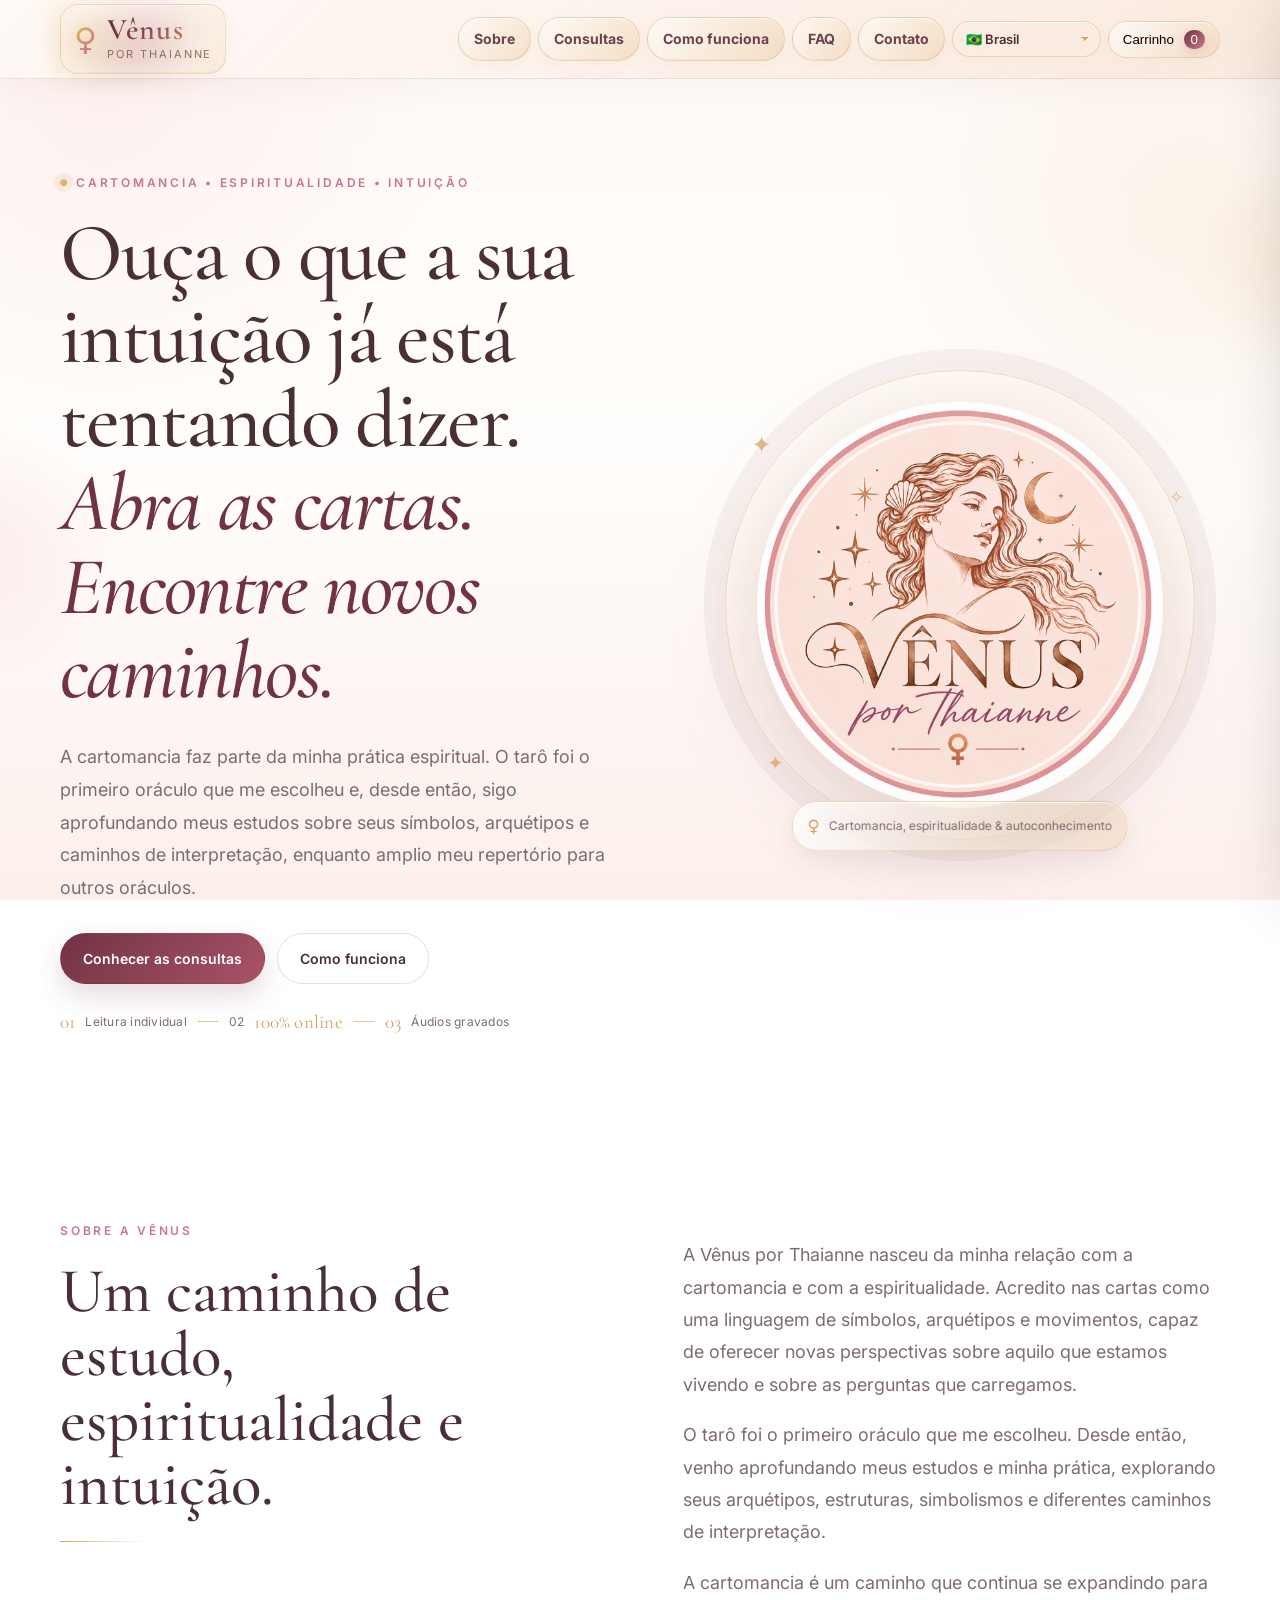
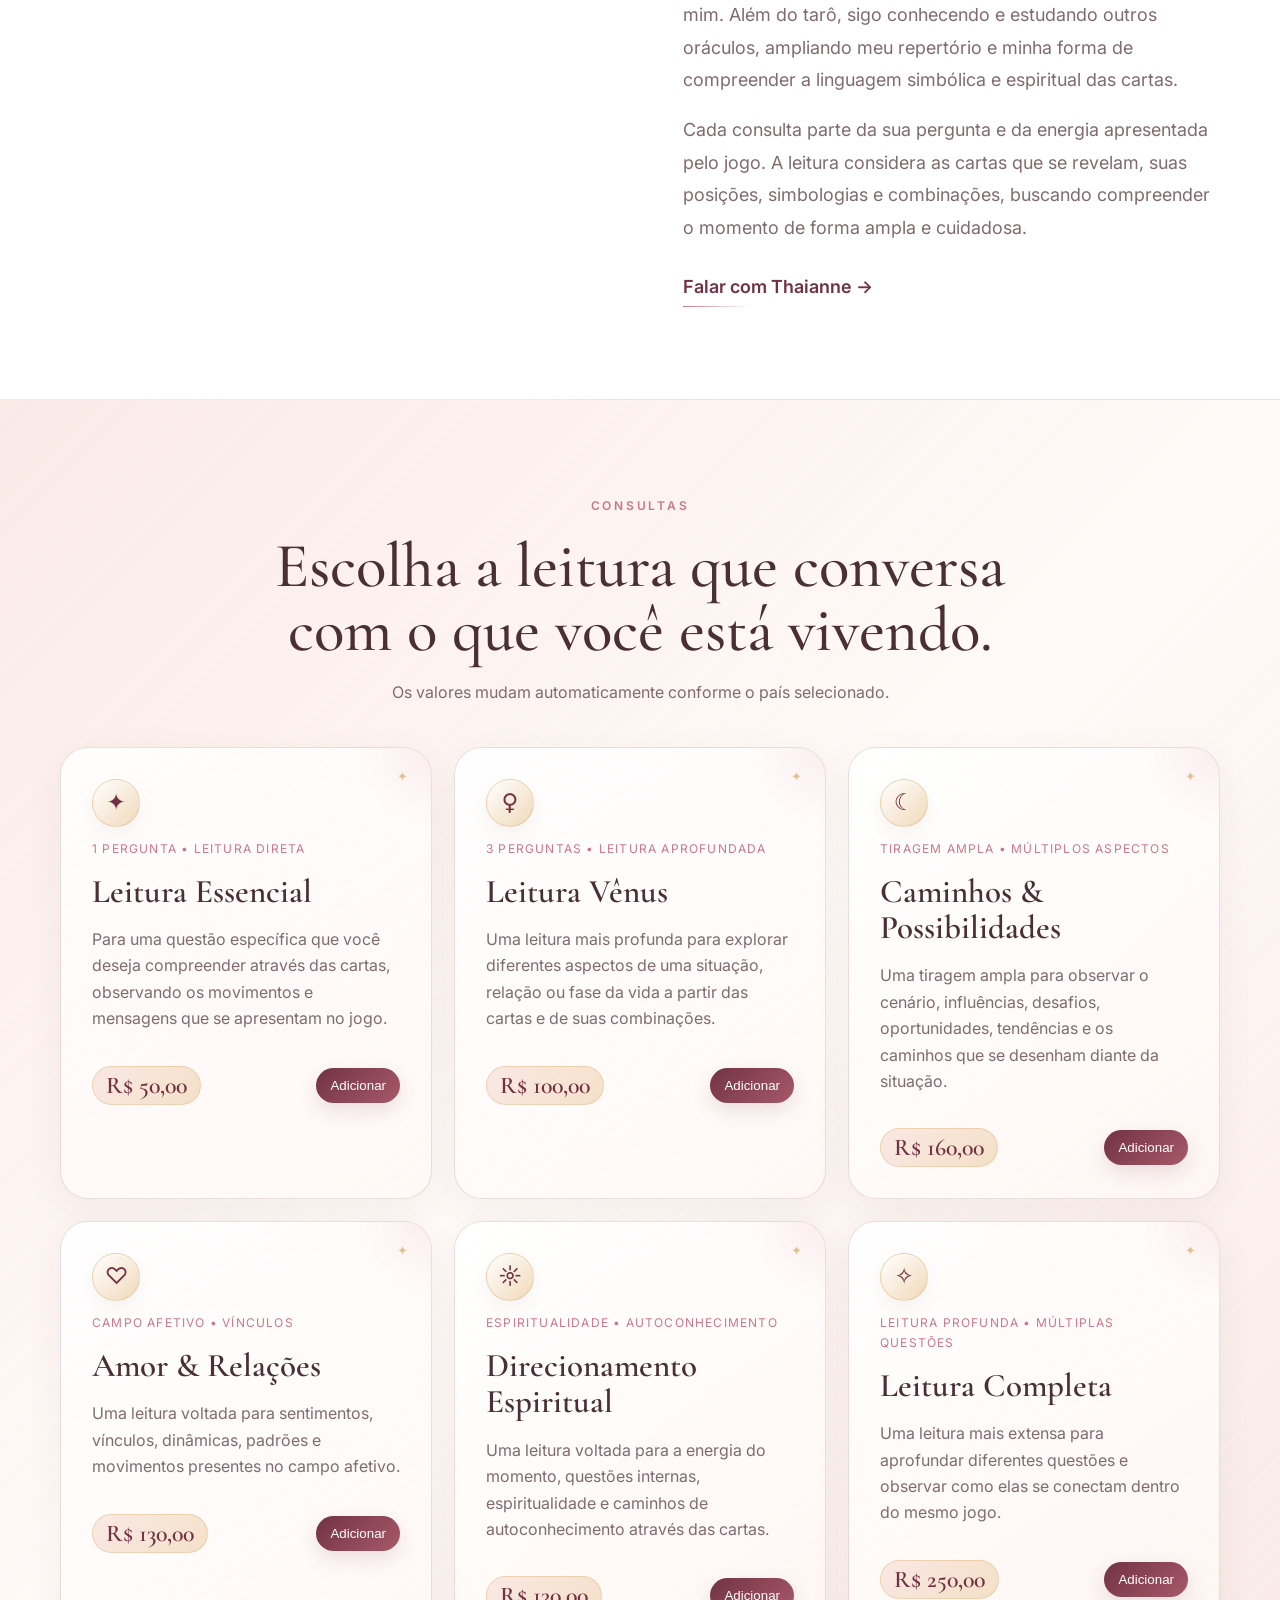
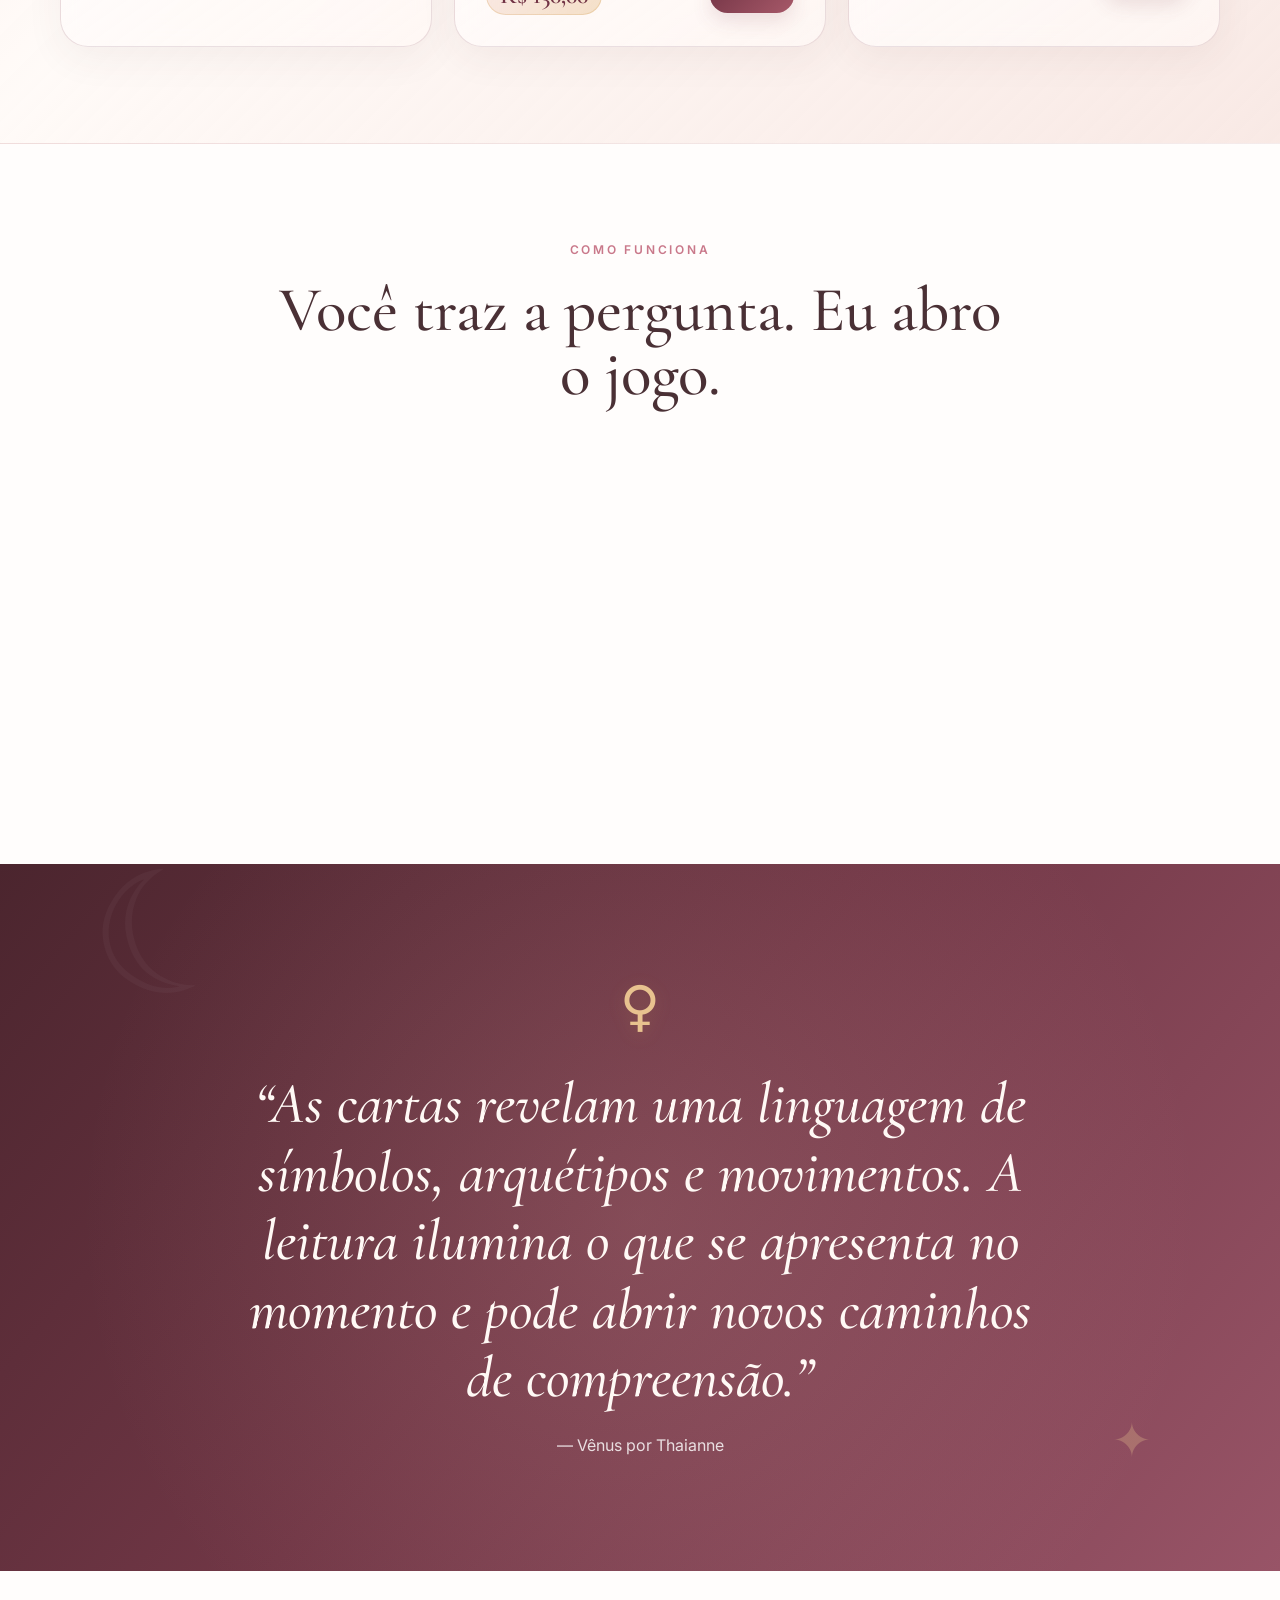
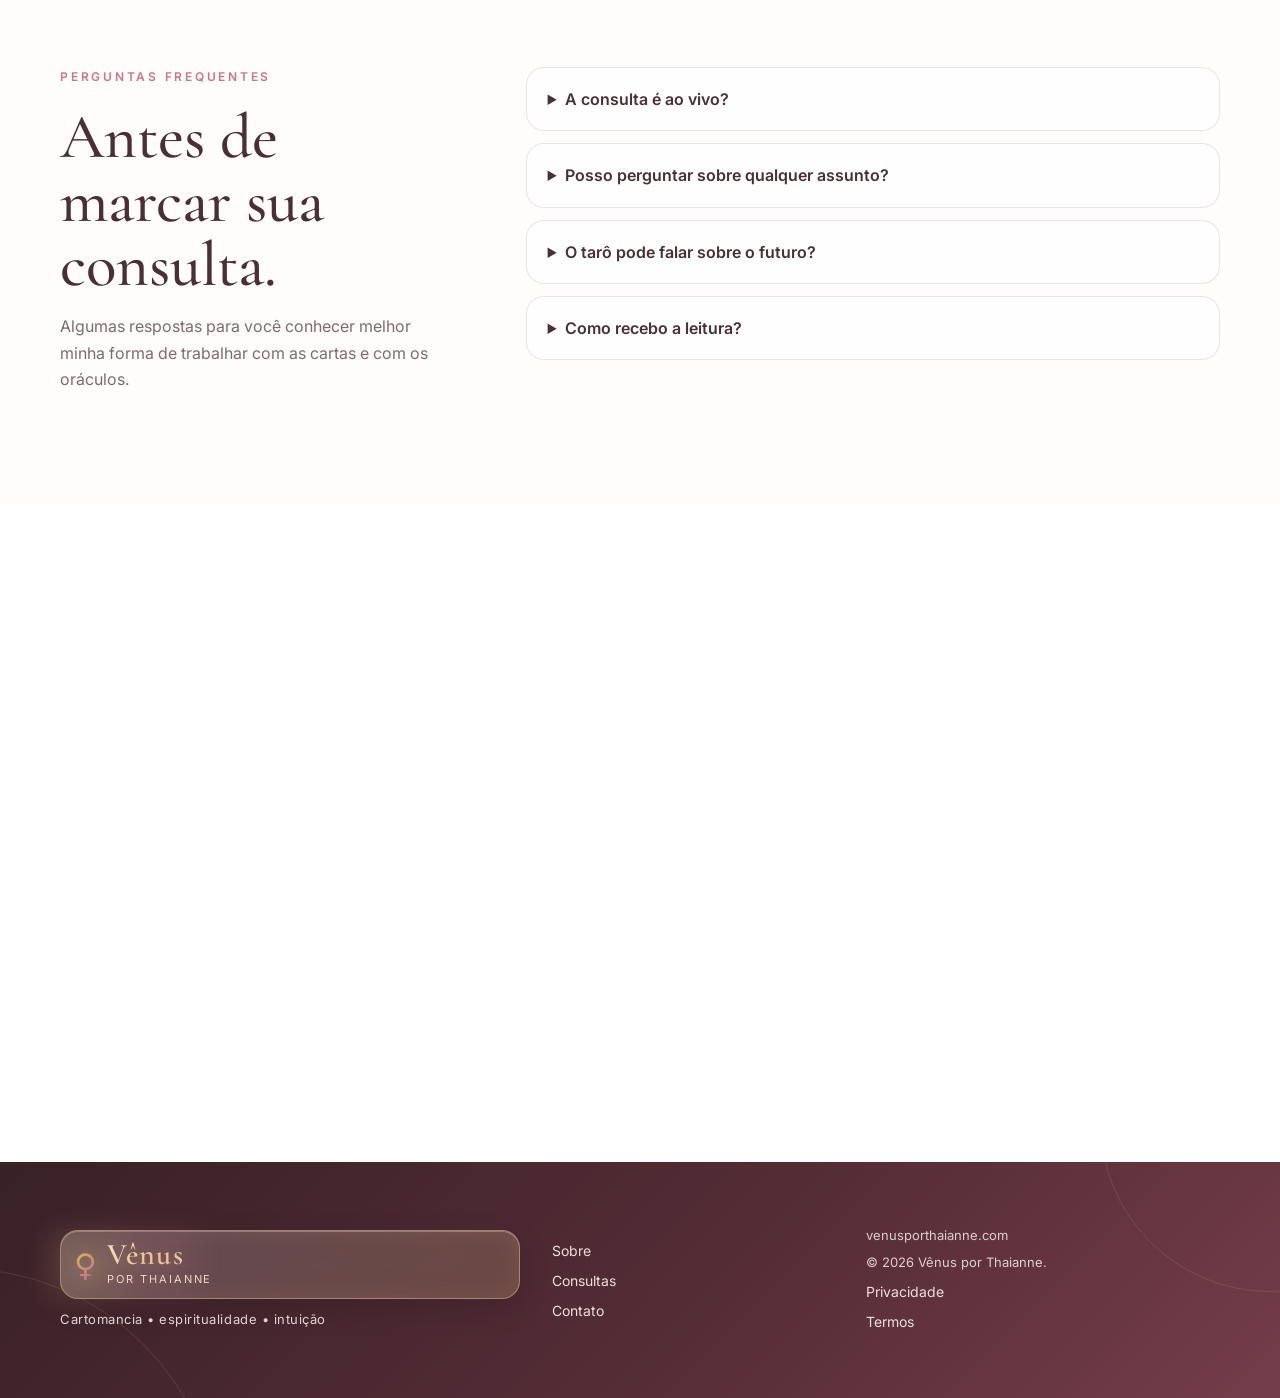
==== index.html @ 44e2459c "Update index.html" ====
<!DOCTYPE html>
<html lang="pt-BR">
<head>

  <meta charset="UTF-8" />

  <meta
    name="viewport"
    content="width=device-width, initial-scale=1.0"
  />

  <meta
    name="description"
    content="Vênus por Thaianne — cartomancia, espiritualidade e autoconhecimento com atendimento online."
  />

  <meta
    name="theme-color"
    content="#fff8f5"
  />

  <title>
    Vênus por Thaianne | Cartomancia, espiritualidade e autoconhecimento
  </title>

  <link
    rel="preconnect"
    href="https://fonts.googleapis.com"
  />

  <link
    rel="preconnect"
    href="https://fonts.gstatic.com"
    crossorigin
  />

  <link
    href="https://fonts.googleapis.com/css2?family=Cormorant+Garamond:ital,wght@0,400;0,500;0,600;0,700;1,500;1,600&family=Inter:wght@300;400;500;600&display=swap"
    rel="stylesheet"
  />

  <link
    rel="stylesheet"
    href="styles.css"
  />

</head>


<body>


  <!-- =====================================================
       HEADER
       ===================================================== -->

  <header class="site-header">

    <div class="container nav-wrap">

      <a
        class="brand"
        href="#inicio"
        aria-label="Vênus por Thaianne"
      >

        <span class="venus-symbol">
          ♀
        </span>

        <span>

          <strong>
            Vênus
          </strong>

          <small>
            por Thaianne
          </small>

        </span>

      </a>


      <button
        class="menu-toggle"
        aria-label="Abrir menu"
      >
        ☰
      </button>


      <nav
        class="nav"
        aria-label="Navegação principal"
      >

        <a
          href="#sobre"
          data-i18n="navAbout"
        >
          Sobre
        </a>


        <a
          href="#servicos"
          data-i18n="navServices"
        >
          Consultas
        </a>


        <a
          href="#como-funciona"
          data-i18n="navHow"
        >
          Como funciona
        </a>


        <a
          href="#faq"
          data-i18n="navFaq"
        >
          FAQ
        </a>


        <a
          href="#contato"
          data-i18n="navContact"
        >
          Contato
        </a>


        <div class="country-picker">

          <select
            id="countrySelect"
            aria-label="País / Country"
          >

            <option value="br">
              🇧🇷 Brasil
            </option>

            <option value="us">
              🇺🇸 United States
            </option>

          </select>

        </div>


        <button
          class="cart-button"
          id="openCart"
        >

          <span data-i18n="cart">
            Carrinho
          </span>

          <span id="cartCount">
            0
          </span>

        </button>

      </nav>

    </div>

  </header>


  <main>


    <!-- =====================================================
         HERO
         ===================================================== -->

    <section
      class="hero"
      id="inicio"
    >

      <div class="hero-orb orb-a"></div>
      <div class="hero-orb orb-b"></div>


      <div class="container hero-grid">


        <div class="hero-copy reveal-on-load">


          <div class="hero-kicker">

            <span class="kicker-dot"></span>

            <span data-i18n="eyebrowHero">
              CARTOMANCIA • ESPIRITUALIDADE • INTUIÇÃO
            </span>

          </div>


          <h1 data-i18n="heroTitle">
            Ouça o que a sua intuição já está tentando dizer.
            <em>
              Olhe para as cartas. Encontre novos caminhos.
            </em>
          </h1>


          <p
            class="hero-text"
            data-i18n="heroText"
          >
            A cartomancia faz parte da minha prática espiritual. O tarô foi o primeiro oráculo a me escolher e, desde então, os oráculos se tornaram parte do meu caminho, da minha intuição e da maneira como acolho e interpreto as questões de quem me procura. Com o tempo, essa conexão também encontrou expressão no Baralho Cigano, unindo sensibilidade, simbolismo e intuição em cada leitura.
          </p>


          <div class="hero-actions">

            <a
              class="btn btn-primary"
              href="#servicos"
              data-i18n="seeReadings"
            >
              Conhecer as consultas
            </a>


            <a
              class="btn btn-ghost"
              href="#como-funciona"
              data-i18n="howWorks"
            >
              Como funciona
            </a>

          </div>


          <div class="hero-proof">

            <span>
              01
            </span>

            <span data-i18n="proof1">
              Leitura individual
            </span>


            <i></i>


            <span>
              02
            </span>

            <span data-i18n="proof2">
              100% online
            </span>


            <i></i>


            <span>
              03
            </span>

            <span data-i18n="proof3">
              Áudios gravados
            </span>

          </div>

        </div>


        <div class="hero-visual reveal-on-load">

          <div class="hero-visual-ring"></div>

          <div class="hero-visual-glow"></div>


          <span class="floating-star star-one">
            ✦
          </span>

          <span class="floating-star star-two">
            ✧
          </span>

          <span class="floating-star star-three">
            ✦
          </span>


          <div class="hero-logo-wrap">

            <img
              src="logo-venus.png"
              alt="Vênus por Thaianne"
              class="hero-logo"
            />

          </div>


          <div class="hero-pill">

            <span>
              ♀
            </span>

            <span data-i18n="heroPill">
              Cartomancia, espiritualidade &amp; autoconhecimento
            </span>

          </div>

        </div>

      </div>

    </section>


    <!-- =====================================================
         SOBRE
         ===================================================== -->

    <section
      class="section about-section"
      id="sobre"
    >

      <div class="container two-col about-grid">


        <div class="section-heading reveal-on-scroll">

          <p
            class="eyebrow"
            data-i18n="aboutEyebrow"
          >
            SOBRE A VÊNUS
          </p>


          <h2 data-i18n="aboutTitle">
            Um caminho de estudo, espiritualidade e intuição.
          </h2>


          <div class="section-line"></div>

        </div>


        <div class="prose reveal-on-scroll">


          <p data-i18n="aboutP1">
            A Vênus por Thaianne nasceu da minha relação com a cartomancia e com a espiritualidade. Acredito nas cartas como uma linguagem de símbolos, arquétipos e movimentos, capaz de oferecer novas perspectivas sobre aquilo que estamos vivendo e sobre as perguntas que carregamos.
          </p>


          <p data-i18n="aboutP2">
            O tarô foi o primeiro oráculo que me escolheu. Desde então, sigo estudando, aprofundando meus conhecimentos e aprimorando minha prática, buscando compreender cada vez mais a simbologia das cartas, seus arquétipos, estruturas e diferentes caminhos de interpretação.
          </p>


          <p data-i18n="aboutP3">
            A cartomancia é um caminho que continua se expandindo para mim. Além do tarô, sigo conhecendo e estudando outros oráculos, ampliando meu repertório e minha forma de compreender a linguagem simbólica e espiritual das cartas.
          </p>


          <p data-i18n="aboutP4">
            Cada consulta parte da sua pergunta e do momento que você está vivendo. A leitura é construída a partir do jogo, das cartas que se apresentam, das combinações entre elas e da interpretação desenvolvida durante a consulta.
          </p>


          <a
            href="#contato"
            class="text-link"
            data-i18n="aboutLink"
          >
            Falar com Thaianne →
          </a>

        </div>

      </div>

    </section>


    <!-- =====================================================
         CONSULTAS
         ===================================================== -->

    <section
      class="section soft services-section"
      id="servicos"
    >

      <div class="container">


        <div class="section-heading centered reveal-on-scroll">

          <p
            class="eyebrow"
            data-i18n="servicesEyebrow"
          >
            CONSULTAS
          </p>


          <h2 data-i18n="servicesTitle">
            Escolha a leitura que conversa com o que você está vivendo.
          </h2>


          <p data-i18n="servicesNote">
            Os valores mudam automaticamente conforme o país selecionado.
          </p>

        </div>


        <div
          class="cards"
          id="serviceGrid"
        ></div>

      </div>

    </section>


    <!-- =====================================================
         COMO FUNCIONA
         ===================================================== -->

    <section
      class="section process-section"
      id="como-funciona"
    >

      <div class="container">


        <div class="section-heading centered reveal-on-scroll">

          <p
            class="eyebrow"
            data-i18n="howEyebrow"
          >
            COMO FUNCIONA
          </p>


          <h2 data-i18n="howTitle">
            Você traz a pergunta. Eu abro o jogo.
          </h2>

        </div>


        <div class="steps">


          <article class="process-card reveal-on-scroll">

            <div class="process-number">
              01
            </div>


            <div class="process-icon">
              ✦
            </div>


            <h3 data-i18n="step1Title">
              Escolha sua consulta
            </h3>


            <p data-i18n="step1Text">
              Escolha a leitura que mais se aproxima daquilo que você deseja compreender e adicione ao carrinho.
            </p>

          </article>


          <article class="process-card reveal-on-scroll">

            <div class="process-number">
              02
            </div>


            <div class="process-icon">
              ☾
            </div>


            <h3 data-i18n="step2Title">
              Traga sua pergunta
            </h3>


            <p data-i18n="step2Text">
              Após a confirmação do pagamento, você recebe as orientações para enviar sua pergunta e compartilhar o contexto que considerar importante para a leitura.
            </p>

          </article>


          <article class="process-card reveal-on-scroll">

            <div class="process-number">
              03
            </div>


            <div class="process-icon">
              ♀
            </div>


            <h3 data-i18n="step3Title">
              Receba sua leitura
            </h3>


            <p data-i18n="step3Text">
              A partir do jogo, faço a interpretação das cartas, das simbologias e das combinações que se apresentam e envio sua leitura pelo WhatsApp, em áudios gravados.
            </p>

          </article>


        </div>

      </div>

    </section>


    <!-- =====================================================
         MANIFESTO
         ===================================================== -->

    <section class="section manifesto">

      <div class="manifesto-glow"></div>


      <div class="container manifesto-inner reveal-on-scroll">

        <span class="venus-mark">
          ♀
        </span>


        <blockquote data-i18n="quote">
          “As cartas revelam símbolos, movimentos, tendências e possibilidades. A leitura ilumina o momento e abre espaço para enxergar caminhos com mais consciência.”
        </blockquote>


        <p>
          — Vênus por Thaianne
        </p>

      </div>

    </section>


    <!-- =====================================================
         FAQ
         ===================================================== -->

    <section
      class="section faq-section"
      id="faq"
    >

      <div class="container faq-wrap">


        <div class="section-heading reveal-on-scroll">

          <p
            class="eyebrow"
            data-i18n="faqEyebrow"
          >
            PERGUNTAS FREQUENTES
          </p>


          <h2 data-i18n="faqTitle">
            Antes de marcar sua consulta.
          </h2>


          <p
            class="section-intro"
            data-i18n="faqIntro"
          >
            Algumas respostas para você conhecer melhor minha forma de trabalhar com as cartas.
          </p>

        </div>


        <div class="faq-list reveal-on-scroll">


          <details>

            <summary data-i18n="q1">
              A consulta é ao vivo?
            </summary>


            <p data-i18n="a1">
              Não. O formato principal é online e assíncrono. Você envia sua pergunta e recebe a leitura em áudios gravados, permitindo que possa ouvir a interpretação com calma e voltar a ela sempre que desejar.
            </p>

          </details>


          <details>

            <summary data-i18n="q2">
              Posso perguntar sobre qualquer assunto?
            </summary>


            <p data-i18n="a2">
              A cartomancia pode abordar diferentes áreas da vida. A leitura é conduzida a partir da pergunta apresentada, das cartas que surgem no jogo e da interpretação simbólica desenvolvida durante a consulta. Ela não substitui atendimento médico, psicológico, jurídico ou financeiro profissional.
            </p>

          </details>


          <details>

            <summary data-i18n="q3">
              O tarô pode falar sobre o futuro?
            </summary>


            <p data-i18n="a3">
              As cartas podem apontar tendências, influências, padrões, movimentos e possibilidades a partir do momento consultado. A leitura não elimina o livre-arbítrio: escolhas, atitudes e circunstâncias também fazem parte do caminho.
            </p>

          </details>


          <details>

            <summary data-i18n="q4">
              Como recebo a leitura?
            </summary>


            <p data-i18n="a4">
              A leitura é enviada pelo WhatsApp, principalmente em áudios gravados. Quando fizer sentido para a consulta, também posso enviar imagens das cartas e um resumo escrito para complementar a interpretação.
            </p>

          </details>


        </div>

      </div>

    </section>


    <!-- =====================================================
         CONTATO
         ===================================================== -->

    <section
      class="section contact-section"
      id="contato"
    >

      <div class="container contact-shell reveal-on-scroll">


        <div class="contact-copy">

          <p
            class="eyebrow"
            data-i18n="contactEyebrow"
          >
            FALE COMIGO
          </p>


          <h2 data-i18n="contactTitle">
            Quer conversar antes de escolher sua leitura?
          </h2>


          <p data-i18n="contactText">
            Se quiser entender melhor uma consulta, escolher a leitura que faz mais sentido para sua pergunta ou simplesmente conversar sobre o processo, pode me chamar.
          </p>

        </div>


        <div class="contact-options">


          <a
            class="contact-card"
            id="whatsappContact"
            href="https://wa.me/5561999546522"
            target="_blank"
            rel="noopener noreferrer"
            aria-label="WhatsApp"
          >

            <span class="contact-icon whatsapp-icon">

              <img
                src="whatsapp.png"
                alt="WhatsApp"
              />

            </span>


            <span>

              <small data-i18n="whatsappLabel">
                WhatsApp
              </small>


              <strong>
                +55 61 99954-6522
              </strong>

            </span>


            <span class="contact-arrow">
              ↗
            </span>

          </a>


          <a
            class="contact-card"
            href="mailto:contato@venusporthaianne.com"
          >

            <span class="contact-icon">
              @
            </span>


            <span>

              <small data-i18n="emailLabel">
                E-mail
              </small>


              <strong>
                contato@venusporthaianne.com
              </strong>

            </span>


            <span class="contact-arrow">
              ↗
            </span>

          </a>


        </div>

      </div>

    </section>


  </main>


  <!-- =====================================================
       FOOTER
       ===================================================== -->

  <footer class="footer">

    <div class="footer-orbit footer-orbit-a"></div>
    <div class="footer-orbit footer-orbit-b"></div>


    <div class="container footer-grid">


      <div class="footer-brand-col">

        <div class="brand footer-brand">

          <span class="venus-symbol">
            ♀
          </span>


          <span>

            <strong>
              Vênus
            </strong>


            <small>
              por Thaianne
            </small>

          </span>

        </div>


        <p data-i18n="footerTagline">
          Cartomancia • espiritualidade • intuição
        </p>

      </div>


      <div class="footer-nav">

        <a
          href="#sobre"
          data-i18n="navAbout"
        >
          Sobre
        </a>


        <a
          href="#servicos"
          data-i18n="navServices"
        >
          Consultas
        </a>


        <a
          href="#contato"
          data-i18n="navContact"
        >
          Contato
        </a>

      </div>


      <div class="footer-meta">

        <p>
          venusporthaianne.com
        </p>


        <p>

          ©

          <span id="year"></span>

          Vênus por Thaianne.

        </p>


        <a
          href="politica-de-privacidade.html"
          data-i18n="privacy"
        >
          Privacidade
        </a>


        <a
          href="termos.html"
          data-i18n="terms"
        >
          Termos
        </a>

      </div>


    </div>

  </footer>


  <!-- =====================================================
       BACK TO TOP
       ===================================================== -->

  <button
    id="backToTop"
    class="back-to-top"
    aria-label="Voltar ao topo"
  >

    <span>
      ↑
    </span>

  </button>


  <!-- =====================================================
       CART DRAWER
       ===================================================== -->

  <div
    class="drawer-backdrop"
    id="drawerBackdrop"
  ></div>


  <aside
    class="cart-drawer"
    id="cartDrawer"
    aria-label="Carrinho"
  >

    <div class="drawer-header">

      <h2 data-i18n="cartTitle">
        Seu carrinho
      </h2>


      <button
        id="closeCart"
        aria-label="Fechar"
      >
        ×
      </button>

    </div>


    <div
      id="cartItems"
      class="cart-items"
    ></div>


    <div class="coupon-row">

      <input
        id="couponInput"
        placeholder="Cupom de desconto"
        data-i18n-placeholder="couponPlaceholder"
      />


      <button
        id="applyCoupon"
        data-i18n="apply"
      >
        Aplicar
      </button>

    </div>


    <p
      class="coupon-message"
      id="couponMessage"
    ></p>


    <div class="totals">

      <span data-i18n="total">
        Total
      </span>


      <strong id="cartTotal">
        R$ 0,00
      </strong>

    </div>


    <button
      class="btn btn-primary full"
      id="goCheckout"
      data-i18n="checkoutBtn"
    >
      Continuar
    </button>

  </aside>


  <!-- =====================================================
       CHECKOUT MODAL
       ===================================================== -->

  <div
    class="modal"
    id="checkoutModal"
    aria-hidden="true"
  >

    <div class="modal-card">


      <button
        class="modal-close"
        id="closeCheckout"
        aria-label="Fechar"
        type="button"
      >
        ×
      </button>


      <p
        class="eyebrow"
        data-i18n="checkoutEyebrow"
      >
        PAGAMENTO
      </p>


      <h2 data-i18n="checkoutTitle">
        Finalize sua consulta
      </h2>


      <div
        id="checkoutSummary"
        class="checkout-summary"
      ></div>


      <!-- CUSTOMER INFORMATION -->

      <div id="customerInformation">

        <div class="form-grid">


          <label>

            <span data-i18n="fullName">
              Nome completo
            </span>


            <input
              required
              name="name"
              autocomplete="name"
              form="checkoutForm"
            />

          </label>


          <label>

            <span data-i18n="email">
              E-mail
            </span>


            <input
              required
              type="email"
              name="email"
              autocomplete="email"
              form="checkoutForm"
            />

          </label>


          <label>

            <span data-i18n="phone">
              WhatsApp
            </span>


            <input
              required
              name="phone"
              inputmode="tel"
              form="checkoutForm"
            />

          </label>


        </div>

      </div>


      <!-- BRAZIL / MERCADO PAGO -->

      <div id="brazilCheckout">

        <form id="checkoutForm">


          <div class="payment-method-row">

            <label>

              <span data-i18n="paymentMethod">
                Forma de pagamento
              </span>


              <select
                id="paymentMethod"
                name="payment"
              ></select>

            </label>

          </div>


          <div
            id="paymentNote"
            class="payment-note"
          ></div>


          <label class="consent">

            <input
              required
              type="checkbox"
              name="consent"
            />


            <span data-i18n="consent">
              Li e aceito os termos e compreendo que a leitura de cartomancia é uma prática espiritual e interpretativa e não substitui aconselhamento profissional.
            </span>

          </label>


          <button
            class="btn btn-primary full"
            type="submit"
            data-i18n="continuePayment"
          >
            Ir para o pagamento
          </button>


        </form>

      </div>


      <!-- UNITED STATES / PAYPAL -->

      <div
        id="paypalCheckout"
        class="paypal-checkout"
        hidden
      >

        <div class="payment-option-title">

          <span>
            Payment
          </span>

        </div>


        <div
          id="paypal-button-container"
          class="paypal-button-container"
        ></div>


        <div
          id="venmo-button-container"
          class="venmo-button-container"
        ></div>


        <div
          id="paypal-card-container"
          class="paypal-card-container"
        ></div>

      </div>


      <p
        class="secure-note"
        data-i18n="secureNote"
      >
        O pagamento é processado por um provedor de pagamento seguro. Nenhum dado de cartão é armazenado neste site.
      </p>


    </div>

  </div>


  <div
    class="toast"
    id="toast"
  ></div>


  <!-- =====================================================
       PAYPAL LIVE
       ===================================================== -->

  <script
    async
    src="https://www.paypal.com/web-sdk/v6/core"
    onload="window.paypalSdkLoaded = true;"
  ></script>


  <script src="app.js"></script>


</body>
</html>
---- styles.css ----
:root{
  --bg:#fffaf7;
  --surface:#fffdfb;
  --soft:#fae9e5;
  --soft-2:#f4ddd8;

  --ink:#4a3035;
  --ink-2:#69434b;
  --muted:#7f6b70;

  --rose:#c9788a;
  --rose-dark:#713344;
  --rose-light:#efbfc4;

  --gold:#d5a45f;
  --champagne:#e8c28f;
  --champagne-soft:#f2dbc0;
  --copper:#a95f52;

  --line:rgba(113,51,68,.16);

  --shadow:0 24px 70px rgba(93,48,60,.11);
  --shadow-hover:0 30px 80px rgba(93,48,60,.18);
}

*{
  box-sizing:border-box
}

html{
  scroll-behavior:smooth
}

body{
  margin:0;
  font-family:Inter,system-ui,sans-serif;
  color:var(--ink);
  line-height:1.65;

  background:
    radial-gradient(
      circle at 8% 10%,
      rgba(239,191,196,.17),
      transparent 24%
    ),
    radial-gradient(
      circle at 93% 24%,
      rgba(232,194,143,.15),
      transparent 22%
    ),
    linear-gradient(
      180deg,
      #fffaf7 0%,
      #fffdfb 50%,
      #fcf0ec 100%
    );

  background-attachment:fixed
}

a{
  color:inherit;
  text-decoration:none
}

.container{
  width:min(1160px,92%);
  margin:auto
}


/* =========================================================
   HEADER
   ========================================================= */

.site-header{
  position:sticky;
  top:0;
  z-index:60;

  background:
    linear-gradient(
      135deg,
      rgba(255,250,247,.90),
      rgba(248,229,216,.76)
    );

  backdrop-filter:blur(20px);
  -webkit-backdrop-filter:blur(20px);

  border-bottom:
    1px solid rgba(113,51,68,.12);

  box-shadow:
    0 8px 35px rgba(88,45,56,.045)
}

.nav-wrap{
  min-height:78px;

  display:flex;
  align-items:center;
  justify-content:space-between;

  gap:18px
}


/* =========================================================
   BRAND / LOGO
   ========================================================= */

.brand{
  position:relative;

  display:flex;
  align-items:center;

  gap:10px;

  padding:8px 13px;

  border-radius:18px;

  background:
    linear-gradient(
      135deg,
      rgba(255,255,255,.60),
      rgba(232,194,143,.22)
    );

  border:
    1px solid rgba(213,164,95,.34);

  box-shadow:
    inset 0 1px 0 rgba(255,255,255,.80),
    inset 0 -1px 0 rgba(213,164,95,.10),
    0 7px 20px rgba(197,154,100,.07);

  backdrop-filter:blur(13px);
  -webkit-backdrop-filter:blur(13px);

  transition:
    transform .30s ease,
    border-color .30s ease,
    box-shadow .30s ease,
    background .30s ease
}

.brand::before{
  content:"";

  position:absolute;

  width:155px;
  height:74px;

  left:-15px;
  top:50%;

  transform:translateY(-50%);

  background:
    radial-gradient(
      circle at 24% 50%,
      rgba(232,194,143,.38),
      transparent 52%
    ),
    radial-gradient(
      circle at 68% 40%,
      rgba(201,120,138,.23),
      transparent 55%
    ),
    radial-gradient(
      circle at 50% 82%,
      rgba(113,51,68,.13),
      transparent 60%
    );

  filter:blur(11px);

  pointer-events:none;

  z-index:-1
}

.brand:hover{
  transform:translateY(-1px);

  border-color:
    rgba(213,164,95,.56);

  background:
    linear-gradient(
      135deg,
      rgba(255,255,255,.76),
      rgba(232,194,143,.34)
    );

  box-shadow:
    inset 0 1px 0 rgba(255,255,255,.90),
    0 10px 25px rgba(197,154,100,.10),
    0 0 20px rgba(232,194,143,.18)
}

.brand strong{
  display:block;

  font:
    600 30px/1
    "Cormorant Garamond",
    serif;

  letter-spacing:.04em;

  background:
    linear-gradient(
      135deg,
      #542b37 0%,
      #8b4b5b 44%,
      #d5a45f 100%
    );

  -webkit-background-clip:text;
  background-clip:text;

  -webkit-text-fill-color:transparent;

  text-shadow:
    0 1px 16px rgba(213,164,95,.10)
}

.brand small{
  display:block;

  font-size:11px;
  letter-spacing:.18em;

  text-transform:uppercase;

  color:#936d69;

  text-shadow:
    0 1px 9px rgba(213,164,95,.14)
}

.venus-symbol{
  font-size:31px;

  background:
    linear-gradient(
      135deg,
      #f3d7b0 0%,
      #d5a45f 36%,
      #c47a89 68%,
      #824255 100%
    );

  -webkit-background-clip:text;
  background-clip:text;

  -webkit-text-fill-color:transparent;

  filter:
    drop-shadow(
      0 2px 8px rgba(213,164,95,.22)
    );

  transition:
    transform .30s ease,
    filter .30s ease
}

.brand:hover .venus-symbol{
  transform:scale(1.06);

  filter:
    drop-shadow(
      0 3px 12px rgba(213,164,95,.34)
    )
}


/* =========================================================
   NAVIGATION
   ========================================================= */

.nav{
  display:flex;
  align-items:center;

  gap:7px;

  font-size:14px;
  font-weight:700
}

.nav>a{
  position:relative;

  display:inline-flex;
  align-items:center;
  justify-content:center;

  padding:9px 15px;

  border-radius:999px;

  border:
    1px solid rgba(213,164,95,.38);

  background:
    linear-gradient(
      135deg,
      rgba(255,255,255,.62),
      rgba(232,194,143,.40)
    );

  color:var(--ink-2);

  font-weight:700;

  box-shadow:
    inset 0 1px 0 rgba(255,255,255,.80),
    inset 0 -1px 0 rgba(213,164,95,.12),
    0 5px 16px rgba(197,154,100,.075);

  backdrop-filter:blur(13px);
  -webkit-backdrop-filter:blur(13px);

  transition:
    transform .28s ease,
    color .28s ease,
    background .28s ease,
    border-color .28s ease,
    box-shadow .28s ease
}

.nav>a:hover{
  color:var(--rose-dark);

  background:
    linear-gradient(
      135deg,
      rgba(255,255,255,.85),
      rgba(232,194,143,.67)
    );

  border-color:
    rgba(213,164,95,.78);

  box-shadow:
    inset 0 1px 0 rgba(255,255,255,.96),
    inset 0 -1px 0 rgba(213,164,95,.18),
    0 10px 28px rgba(197,154,100,.16),
    0 0 22px rgba(232,194,143,.25);

  transform:
    translateY(-2px)
    scale(1.02)
}


/* =========================================================
   COUNTRY PICKER
   ========================================================= */

.country-picker select{
  appearance:none;

  border:
    1px solid rgba(213,164,95,.38);

  background:
    linear-gradient(
      135deg,
      rgba(255,255,255,.68),
      rgba(232,194,143,.31)
    );

  color:var(--ink);

  padding:9px 30px 9px 13px;

  border-radius:999px;

  font:
    600 13px
    Inter,
    system-ui,
    sans-serif;

  cursor:pointer;
  outline:none;

  background-image:
    linear-gradient(
      45deg,
      transparent 50%,
      var(--gold) 50%
    ),
    linear-gradient(
      135deg,
      var(--gold) 50%,
      transparent 50%
    );

  background-position:
    calc(100% - 15px) 50%,
    calc(100% - 11px) 50%;

  background-size:4px 4px;

  background-repeat:no-repeat;

  box-shadow:
    inset 0 1px 0 rgba(255,255,255,.76),
    0 5px 15px rgba(197,154,100,.06);

  backdrop-filter:blur(11px);
  -webkit-backdrop-filter:blur(11px);

  transition:
    border-color .25s ease,
    box-shadow .25s ease,
    background .25s ease
}

.country-picker select:hover{
  border-color:
    rgba(213,164,95,.62);

  background:
    linear-gradient(
      135deg,
      rgba(255,255,255,.80),
      rgba(232,194,143,.48)
    );

  box-shadow:
    inset 0 1px 0 rgba(255,255,255,.90),
    0 8px 20px rgba(197,154,100,.10)
}

.country-picker select:focus{
  border-color:
    var(--gold)
}


/* =========================================================
   CART BUTTON
   ========================================================= */

.cart-button{
  border:
    1px solid rgba(213,164,95,.38);

  background:
    linear-gradient(
      135deg,
      rgba(255,255,255,.70),
      rgba(232,194,143,.34)
    );

  padding:10px 14px;

  border-radius:999px;

  cursor:pointer;

  box-shadow:
    inset 0 1px 0 rgba(255,255,255,.78),
    0 5px 16px rgba(197,154,100,.055);

  backdrop-filter:blur(12px);
  -webkit-backdrop-filter:blur(12px);

  transition:
    transform .25s ease,
    box-shadow .25s ease,
    background .25s ease,
    border-color .25s ease
}

.cart-button:hover{
  transform:translateY(-2px);

  border-color:
    rgba(213,164,95,.66);

  background:
    linear-gradient(
      135deg,
      rgba(255,255,255,.82),
      rgba(232,194,143,.49)
    );

  box-shadow:
    inset 0 1px 0 rgba(255,255,255,.90),
    0 10px 25px rgba(197,154,100,.11),
    0 0 18px rgba(232,194,143,.15)
}

.cart-button span:last-child{
  background:
    linear-gradient(
      135deg,
      var(--rose-dark),
      var(--rose)
    );

  color:#fff;

  border-radius:999px;

  padding:2px 7px;

  margin-left:6px;

  box-shadow:
    0 4px 10px rgba(118,55,71,.14)
}

.menu-toggle{
  display:none;

  border:0;
  background:none;

  font-size:28px;

  color:var(--rose-dark)
}


/* =========================================================
   HERO
   ========================================================= */

.hero{
  position:relative;
  overflow:hidden;

  padding:94px 0 88px;

  isolation:isolate
}

.hero-grid{
  display:grid;

  grid-template-columns:1.05fr .95fr;

  gap:64px;

  align-items:center
}

.hero-copy{
  max-width:680px
}

.hero-kicker{
  display:flex;
  align-items:center;

  gap:9px;

  font-size:12px;

  letter-spacing:.23em;

  font-weight:600;

  color:var(--rose);

  margin-bottom:19px
}

.kicker-dot{
  width:7px;
  height:7px;

  border-radius:50%;

  background:
    linear-gradient(
      135deg,
      var(--champagne),
      var(--gold)
    );

  box-shadow:
    0 0 0 6px rgba(213,164,95,.12)
}

.hero h1,
.section h2,
.modal h2{
  font-family:"Cormorant Garamond",serif;

  font-weight:500;

  line-height:1.02;

  margin:0
}

.hero h1{
  font-size:
    clamp(54px,6.4vw,83px);

  letter-spacing:-.02em
}

.hero h1 em{
  font-style:italic;

  color:var(--rose-dark)
}

.hero-text{
  max-width:670px;

  font-size:18px;

  color:var(--muted);

  margin:28px 0;

  line-height:1.82
}

.hero-actions{
  display:flex;

  gap:12px;

  flex-wrap:wrap
}

.btn{
  display:inline-flex;

  justify-content:center;
  align-items:center;

  border-radius:999px;

  padding:13px 22px;

  border:1px solid transparent;

  font-weight:600;

  cursor:pointer;

  font-size:14px;

  transition:
    transform .25s ease,
    box-shadow .25s ease,
    background .25s ease,
    border-color .25s ease
}

.btn-primary{
  background:
    linear-gradient(
      135deg,
      #713344,
      #a95368
    );

  color:#fff;

  box-shadow:
    0 12px 28px rgba(118,55,71,.18)
}

.btn-primary:hover{
  transform:translateY(-3px);

  box-shadow:
    0 18px 35px rgba(118,55,71,.26)
}

.btn-ghost{
  background:
    rgba(255,255,255,.52);

  border-color:var(--line)
}

.btn-ghost:hover{
  transform:translateY(-3px);

  border-color:
    rgba(213,164,95,.48);

  background:
    linear-gradient(
      135deg,
      rgba(255,255,255,.80),
      rgba(232,194,143,.44)
    );

  box-shadow:
    inset 0 1px 0 rgba(255,255,255,.80),
    0 12px 30px rgba(93,48,60,.09)
}

.hero-proof{
  display:flex;

  align-items:center;

  gap:10px;

  flex-wrap:wrap;

  margin-top:22px;

  color:var(--muted);

  font-size:12px;

  letter-spacing:.02em
}

.hero-proof span:nth-child(odd){
  font-family:
    "Cormorant Garamond",
    serif;

  font-size:19px;

  color:var(--gold)
}

.hero-proof i{
  width:22px;
  height:1px;

  background:
    rgba(213,164,95,.62)
}


/* =========================================================
   HERO VISUAL
   ========================================================= */

.hero-visual{
  position:relative;

  min-height:530px;

  display:flex;

  align-items:center;
  justify-content:center
}

.hero-visual-glow{
  position:absolute;

  width:520px;
  height:520px;

  border-radius:50%;

  background:
    radial-gradient(
      circle,
      rgba(239,191,196,.34) 0%,
      rgba(232,194,143,.17) 42%,
      transparent 70%
    );

  filter:blur(2px)
}

.hero-visual-ring{
  position:absolute;

  width:470px;
  height:470px;

  border:
    1px solid rgba(213,164,95,.34);

  border-radius:50%;

  box-shadow:
    0 0 0 20px rgba(255,255,255,.18),
    0 0 0 21px rgba(113,51,68,.065);

  animation:
    orbitPulse 6s ease-in-out infinite
}

.hero-logo-wrap{
  position:relative;

  z-index:2;

  width:min(430px,78%);

  aspect-ratio:1;

  display:grid;

  place-items:center
}

.hero-logo{
  display:block;

  width:100%;
  height:auto;

  border-radius:50%;

  filter:
    drop-shadow(
      0 28px 45px rgba(108,56,68,.15)
    );

  transition:
    transform .55s ease,
    filter .55s ease
}

.hero-logo-wrap:hover .hero-logo{
  transform:
    translateY(-8px)
    rotate(1deg)
    scale(1.015);

  filter:
    drop-shadow(
      0 35px 50px rgba(108,56,68,.21)
    )
}

.hero-pill{
  position:absolute;

  z-index:3;

  bottom:19px;
  left:50%;

  transform:translateX(-50%);

  display:flex;

  align-items:center;

  gap:9px;

  padding:10px 15px;

  border-radius:999px;

  background:
    linear-gradient(
      135deg,
      rgba(255,255,255,.84),
      rgba(232,194,143,.29)
    );

  border:
    1px solid rgba(213,164,95,.32);

  box-shadow:
    inset 0 1px 0 rgba(255,255,255,.80),
    0 14px 30px rgba(93,48,60,.08);

  backdrop-filter:blur(13px);
  -webkit-backdrop-filter:blur(13px);

  font-size:12px;

  color:var(--muted);

  white-space:nowrap
}

.hero-pill span:first-child{
  color:var(--gold);

  font-size:17px
}

.floating-star{
  position:absolute;

  z-index:3;

  color:var(--gold);

  opacity:.74
}

.star-one{
  top:16%;
  left:10%;

  font-size:24px;

  animation:
    floatA 4.8s ease-in-out infinite
}

.star-two{
  top:27%;
  right:7%;

  font-size:17px;

  animation:
    floatB 5.5s ease-in-out infinite
}

.star-three{
  bottom:17%;
  left:13%;

  font-size:20px;

  animation:
    floatA 6.3s ease-in-out infinite reverse
}

.hero-orb{
  position:absolute;

  border-radius:50%;

  filter:blur(3px);

  z-index:-1
}

.orb-a{
  width:270px;
  height:270px;

  left:-150px;
  top:32%;

  background:
    radial-gradient(
      circle,
      rgba(239,191,196,.22),
      transparent 68%
    )
}

.orb-b{
  width:220px;
  height:220px;

  right:-120px;
  top:7%;

  background:
    radial-gradient(
      circle,
      rgba(232,194,143,.16),
      transparent 68%
    )
}

@keyframes orbitPulse{
  0%,100%{
    transform:scale(1);
    opacity:.76
  }

  50%{
    transform:scale(1.035);
    opacity:1
  }
}

@keyframes floatA{
  0%,100%{
    transform:translateY(0) rotate(0)
  }

  50%{
    transform:translateY(-10px) rotate(8deg)
  }
}

@keyframes floatB{
  0%,100%{
    transform:translateY(0) rotate(0)
  }

  50%{
    transform:translateY(8px) rotate(-8deg)
  }
}


/* =========================================================
   SECTIONS
   ========================================================= */

.section{
  padding:96px 0
}

.soft{
  background:
    linear-gradient(
      135deg,
      rgba(249,230,226,.84),
      rgba(255,250,247,.94) 50%,
      rgba(246,224,218,.70)
    );

  border-top:
    1px solid rgba(113,51,68,.07);

  border-bottom:
    1px solid rgba(113,51,68,.07)
}

.two-col{
  display:grid;

  grid-template-columns:1fr 1fr;

  gap:85px
}

.section-heading{
  max-width:760px
}

.section-heading.centered{
  margin:0 auto 42px;

  text-align:center
}

.section-heading.narrow{
  max-width:620px
}

.section-heading h2{
  font-size:
    clamp(44px,5vw,63px)
}

.section-intro,
.section-heading>p:last-child{
  color:var(--muted)
}

.eyebrow{
  font-size:12px;

  letter-spacing:.23em;

  font-weight:600;

  color:var(--rose);

  margin:0 0 18px
}

.section-line{
  width:86px;
  height:1px;

  margin-top:25px;

  background:
    linear-gradient(
      90deg,
      var(--gold),
      transparent
    )
}

.prose{
  font-size:18px;

  color:var(--muted);

  line-height:1.8
}

.text-link{
  display:inline-flex;

  margin-top:9px;

  color:var(--rose-dark);

  font-weight:600;

  position:relative
}

.text-link::after{
  content:"";

  position:absolute;

  left:0;
  right:0;

  height:1px;

  bottom:-4px;

  background:
    linear-gradient(
      90deg,
      var(--rose),
      transparent
    );

  transform:scaleX(.35);

  transform-origin:left;

  transition:.25s
}

.text-link:hover::after{
  transform:scaleX(1)
}


/* =========================================================
   SERVICE CARDS
   ========================================================= */

.cards{
  display:grid;

  grid-template-columns:
    repeat(3,1fr);

  gap:22px
}

.service-card{
  position:relative;

  overflow:hidden;

  background:
    linear-gradient(
      145deg,
      rgba(255,255,255,.90),
      rgba(255,248,245,.74)
    );

  border:
    1px solid rgba(113,51,68,.15);

  border-radius:28px;

  padding:31px;

  box-shadow:
    0 12px 38px rgba(84,47,56,.06);

  backdrop-filter:blur(13px);
  -webkit-backdrop-filter:blur(13px);

  transition:
    transform .3s ease,
    box-shadow .3s ease,
    border-color .3s ease,
    background .3s ease
}

.service-card::before{
  content:"";

  position:absolute;

  width:160px;
  height:160px;

  right:-80px;
  top:-80px;

  border-radius:50%;

  background:
    radial-gradient(
      circle,
      rgba(239,191,196,.25),
      transparent 68%
    );

  transition:
    transform .4s ease
}

.service-card::after{
  content:"✦";

  position:absolute;

  right:23px;
  top:18px;

  color:
    rgba(213,164,95,.66);

  font-size:13px
}

.service-card:hover{
  transform:translateY(-9px);

  border-color:
    rgba(213,164,95,.70);

  background:
    linear-gradient(
      135deg,
      rgba(255,255,255,.86),
      rgba(244,229,215,.52)
    );

  box-shadow:
    0 24px 60px rgba(93,48,60,.13),
    inset 0 1px 0 rgba(255,255,255,.76),
    inset 0 0 28px rgba(232,194,143,.24);

  backdrop-filter:blur(18px);
  -webkit-backdrop-filter:blur(18px)
}

.service-card:hover::before{
  transform:scale(1.35)
}

.service-icon{
  width:48px;
  height:48px;

  display:flex;

  align-items:center;
  justify-content:center;

  border-radius:50%;

  font-size:23px;

  color:var(--rose-dark);

  background:
    linear-gradient(
      135deg,
      rgba(255,255,255,.80),
      rgba(232,194,143,.61)
    );

  border:
    1px solid rgba(213,164,95,.38);

  box-shadow:
    inset 0 1px 0 rgba(255,255,255,.76),
    0 8px 20px rgba(93,48,60,.055);

  transition:
    transform .3s ease,
    color .3s ease,
    border-color .3s ease,
    box-shadow .3s ease,
    background .3s ease
}

.service-card:hover .service-icon{
  transform:
    translateY(-2px)
    scale(1.06);

  color:#8a5260;

  background:
    linear-gradient(
      135deg,
      rgba(255,255,255,.92),
      rgba(232,194,143,.76)
    );

  border-color:
    rgba(213,164,95,.78);

  box-shadow:
    inset 0 1px 0 rgba(255,255,255,.92),
    0 10px 26px rgba(197,154,100,.14)
}

.service-card h3{
  font:
    600 33px/1.1
    "Cormorant Garamond",
    serif;

  margin:15px 0 8px
}

.service-card p{
  color:var(--muted)
}

.service-meta{
  font-size:12px;

  letter-spacing:.1em;

  text-transform:uppercase;

  color:var(--rose)!important
}

.service-footer{
  display:flex;

  justify-content:space-between;
  align-items:center;

  gap:10px;

  margin-top:auto;

  padding-top:18px
}

.price{
  font:
    600 24px
    "Cormorant Garamond",
    serif;

  color:var(--rose-dark);

  background:
    linear-gradient(
      135deg,
      rgba(248,225,220,.74),
      rgba(232,194,143,.46)
    );

  border:
    1px solid rgba(213,164,95,.31);

  border-radius:999px;

  padding:4px 13px
}

.add-btn{
  border:0;

  background:
    linear-gradient(
      135deg,
      var(--rose-dark),
      #a75969
    );

  color:#fff;

  border-radius:999px;

  padding:10px 14px;

  cursor:pointer;

  box-shadow:
    0 8px 20px rgba(118,55,71,.14);

  transition:.25s ease
}

.add-btn:hover{
  transform:translateY(-2px);

  box-shadow:
    0 12px 27px rgba(118,55,71,.22)
}


/* =========================================================
   PROCESS
   ========================================================= */

.process-section{
  background:
    rgba(255,253,251,.68)
}

.steps{
  display:grid;

  grid-template-columns:
    repeat(3,1fr);

  gap:22px
}

.process-card{
  position:relative;

  overflow:hidden;

  padding:31px;

  border:
    1px solid rgba(113,51,68,.14);

  border-radius:26px;

  background:
    linear-gradient(
      145deg,
      rgba(255,255,255,.78),
      rgba(250,233,229,.50)
    );

  transition:.3s ease
}

.process-card:hover{
  transform:translateY(-7px);

  box-shadow:
    0 22px 48px rgba(84,47,56,.09);

  border-color:
    rgba(213,164,95,.48);

  background:
    linear-gradient(
      135deg,
      rgba(255,255,255,.84),
      rgba(244,229,215,.47)
    );

  backdrop-filter:blur(15px);
  -webkit-backdrop-filter:blur(15px)
}

.process-number{
  font:
    500 42px
    "Cormorant Garamond",
    serif;

  color:var(--gold)
}

.process-icon{
  position:absolute;

  right:25px;
  top:22px;

  width:46px;
  height:46px;

  border-radius:50%;

  display:grid;

  place-items:center;

  color:var(--rose-dark);

  border:
    1px solid rgba(213,164,95,.38);

  background:
    linear-gradient(
      135deg,
      rgba(255,255,255,.80),
      rgba(232,194,143,.55)
    );

  box-shadow:
    inset 0 1px 0 rgba(255,255,255,.76),
    0 8px 20px rgba(93,48,60,.055);

  transition:
    transform .3s ease,
    border-color .3s ease,
    box-shadow .3s ease,
    background .3s ease
}

.process-card:hover .process-icon{
  transform:scale(1.07);

  border-color:
    rgba(213,164,95,.72);

  background:
    linear-gradient(
      135deg,
      rgba(255,255,255,.92),
      rgba(232,194,143,.73)
    );

  box-shadow:
    inset 0 1px 0 rgba(255,255,255,.92),
    0 10px 24px rgba(197,154,100,.13)
}

.process-card h3{
  font:
    600 28px
    "Cormorant Garamond",
    serif;

  margin:6px 0
}

.process-card p{
  color:var(--muted)
}


/* =========================================================
   MANIFESTO
   ========================================================= */

.manifesto{
  position:relative;

  overflow:hidden;

  background:
    linear-gradient(
      130deg,
      #4b252e,
      #713746 46%,
      #985467
    );

  color:#fff;

  text-align:center
}

.manifesto::before{
  content:"☾";

  position:absolute;

  left:7%;
  top:-4%;

  font:
    400 170px
    "Cormorant Garamond",
    serif;

  color:rgba(255,255,255,.035);

  transform:rotate(-15deg)
}

.manifesto::after{
  content:"✦";

  position:absolute;

  right:10%;
  bottom:13%;

  font-size:48px;

  color:
    rgba(232,194,143,.30)
}

.manifesto-glow{
  position:absolute;

  inset:-30%;

  background:
    radial-gradient(
      circle at center,
      rgba(233,184,177,.15),
      transparent 48%
    )
}

.manifesto-inner{
  position:relative;

  z-index:1;

  max-width:840px
}

.venus-mark{
  font-size:55px;

  color:#e8c28f;

  text-shadow:
    0 4px 18px rgba(213,164,95,.20)
}

.manifesto blockquote{
  font:
    500 italic
    clamp(34px,5vw,58px)/1.18
    "Cormorant Garamond",
    serif;

  margin:20px 0;

  color:#fff9f5
}

.manifesto-inner>p{
  color:rgba(255,255,255,.82)
}


/* =========================================================
   FAQ
   ========================================================= */

.faq-section{
  background:
    rgba(255,253,251,.70)
}

.faq-wrap{
  display:grid;

  grid-template-columns:.72fr 1.28fr;

  gap:75px
}

.faq-list details{
  background:
    rgba(255,255,255,.54);

  border:
    1px solid rgba(113,51,68,.13);

  border-radius:18px;

  padding:18px 21px;

  margin-bottom:12px;

  transition:.25s ease
}

.faq-list details:hover,
.faq-list details[open]{
  background:
    linear-gradient(
      135deg,
      rgba(255,255,255,.86),
      rgba(244,229,215,.39)
    );

  border-color:
    rgba(213,164,95,.48);

  box-shadow:
    inset 0 1px 0 rgba(255,255,255,.78),
    0 12px 26px rgba(84,47,56,.055);

  backdrop-filter:blur(13px);
  -webkit-backdrop-filter:blur(13px)
}

.faq-list summary{
  cursor:pointer;

  font-weight:600;

  color:var(--ink)
}

.faq-list p{
  color:var(--muted)
}


/* =========================================================
   CONTACT
   ========================================================= */

.contact-section{
  padding-top:85px;

  padding-bottom:110px
}

.contact-shell{
  position:relative;

  overflow:hidden;

  display:grid;

  grid-template-columns:
    1fr .95fr;

  gap:40px;

  padding:54px;

  border-radius:34px;

  background:
    linear-gradient(
      135deg,
      rgba(255,255,255,.88),
      rgba(249,227,223,.82)
    );

  border:
    1px solid rgba(113,51,68,.15);

  box-shadow:
    0 24px 60px rgba(84,47,56,.085)
}

.contact-shell::before{
  content:"♀";

  position:absolute;

  right:-35px;
  top:-125px;

  font:
    400 300px/1
    "Cormorant Garamond",
    serif;

  color:rgba(113,51,68,.045)
}

.contact-copy h2{
  font:
    500 clamp(43px,5vw,62px)/1.03
    "Cormorant Garamond",
    serif;

  margin:0;

  color:var(--ink)
}

.contact-copy p:not(.eyebrow){
  max-width:650px;

  color:var(--muted);

  font-size:17px;

  line-height:1.75
}

.contact-options{
  display:grid;

  align-content:center;

  gap:14px
}

.contact-card{
  display:grid;

  grid-template-columns:
    auto 1fr auto;

  align-items:center;

  gap:14px;

  padding:20px 21px;

  background:
    linear-gradient(
      135deg,
      rgba(255,255,255,.74),
      rgba(232,194,143,.30)
    );

  border:
    1px solid rgba(113,51,68,.13);

  border-radius:22px;

  transition:.28s ease
}

.contact-card:hover{
  transform:translateX(6px);

  border-color:
    rgba(213,164,95,.68);

  background:
    linear-gradient(
      135deg,
      rgba(255,255,255,.86),
      rgba(232,194,143,.55)
    );

  box-shadow:
    0 18px 40px rgba(84,47,56,.09),
    inset 0 1px 0 rgba(255,255,255,.82),
    inset 0 0 24px rgba(232,194,143,.20);

  backdrop-filter:blur(16px);
  -webkit-backdrop-filter:blur(16px)
}

.contact-icon{
  width:46px;
  height:46px;

  border-radius:50%;

  display:grid;

  place-items:center;

  color:var(--rose-dark);

  background:
    linear-gradient(
      135deg,
      rgba(255,255,255,.80),
      rgba(232,194,143,.58)
    );

  border:
    1px solid rgba(213,164,95,.38);

  box-shadow:
    inset 0 1px 0 rgba(255,255,255,.80),
    0 8px 20px rgba(93,48,60,.055);

  font-size:20px;

  transition:
    transform .3s ease,
    background .3s ease,
    border-color .3s ease,
    box-shadow .3s ease
}

.contact-card:hover .contact-icon{
  transform:scale(1.07);

  background:
    linear-gradient(
      135deg,
      rgba(255,255,255,.94),
      rgba(232,194,143,.76)
    );

  border-color:
    rgba(213,164,95,.76);

  box-shadow:
    inset 0 1px 0 rgba(255,255,255,.94),
    0 10px 25px rgba(197,154,100,.14)
}

.contact-card small{
  display:block;

  color:var(--rose);

  font-size:11px;

  letter-spacing:.18em;

  text-transform:uppercase
}

.contact-card strong{
  display:block;

  color:var(--ink);

  font-size:14px;

  margin-top:2px
}

.contact-arrow{
  font-size:20px;

  color:var(--gold);

  transition:.25s
}

.contact-card:hover .contact-arrow{
  transform:
    translate(4px,-4px)
}


/* =========================================================
   FOOTER
   ========================================================= */

.footer{
  position:relative;

  overflow:hidden;

  padding:58px 0;

  background:
    linear-gradient(
      135deg,
      #382127,
      #542c36 54%,
      #743d4a
    );

  color:#f7eeeb
}

.footer-grid{
  position:relative;

  z-index:1;

  display:grid;

  grid-template-columns:
    1.3fr .8fr 1fr;

  gap:32px;

  align-items:center
}

.footer-brand strong{
  color:#fff8f5
}

.footer-brand-col>p{
  margin:10px 0 0;

  color:#ead8d7;

  font-size:13px;

  letter-spacing:.04em
}

.footer-nav a,
.footer-meta a{
  display:block;

  color:#f0dedf;

  margin:7px 0;

  font-size:14px;

  transition:.25s ease
}

.footer-nav a:hover,
.footer-meta a:hover{
  color:#f4d1ae
}

.footer-meta p{
  margin:5px 0;

  color:#dfcecf;

  font-size:13px
}

.footer-orbit{
  position:absolute;

  border:
    1px solid rgba(221,186,137,.15);

  border-radius:50%;

  pointer-events:none
}

.footer-orbit-a{
  width:340px;
  height:340px;

  right:-160px;
  top:-210px
}

.footer-orbit-b{
  width:520px;
  height:520px;

  left:-300px;
  bottom:-390px
}


/* FOOTER BRAND - STRONGER CONTRAST */

.footer .brand{
  background:
    linear-gradient(
      135deg,
      rgba(255,255,255,.19),
      rgba(232,194,143,.20)
    );

  border:
    1px solid rgba(232,194,143,.48);

  box-shadow:
    inset 0 1px 0 rgba(255,255,255,.25),
    inset 0 0 24px rgba(232,194,143,.10),
    0 10px 30px rgba(0,0,0,.14);

  backdrop-filter:blur(14px);
  -webkit-backdrop-filter:blur(14px)
}

.footer .brand::before{
  background:
    radial-gradient(
      circle at 25% 50%,
      rgba(232,194,143,.25),
      transparent 52%
    ),
    radial-gradient(
      circle at 70% 40%,
      rgba(201,120,138,.22),
      transparent 56%
    )
}

.footer .brand strong{
  background:
    linear-gradient(
      135deg,
      #f8e5c9 0%,
      #e8c28f 48%,
      #f1c8cd 100%
    );

  -webkit-background-clip:text;
  background-clip:text;

  -webkit-text-fill-color:transparent;

  text-shadow:
    0 2px 18px rgba(232,194,143,.20)
}

.footer .brand small{
  color:#ead6ca;

  text-shadow:
    0 1px 10px rgba(232,194,143,.18)
}

.footer .venus-symbol{
  filter:
    drop-shadow(
      0 2px 10px rgba(232,194,143,.34)
    )
}


/* =========================================================
   BACK TO TOP
   ========================================================= */

.back-to-top{
  position:fixed;

  right:24px;
  bottom:24px;

  width:64px;
  height:64px;

  border-radius:50%;

  border:
    1px solid rgba(232,194,143,.64);

  background:
    linear-gradient(
      145deg,
      rgba(113,51,68,.97),
      rgba(169,95,82,.95)
    );

  color:#fff;

  display:grid;

  place-items:center;

  cursor:pointer;

  opacity:0;
  visibility:hidden;

  transform:
    translateY(18px)
    scale(.90);

  transition:
    opacity .28s ease,
    visibility .28s ease,
    transform .28s ease,
    box-shadow .28s ease,
    border-color .28s ease;

  box-shadow:
    0 14px 34px rgba(84,47,56,.25),
    inset 0 1px 0 rgba(255,255,255,.28);

  z-index:70;

  backdrop-filter:blur(10px);
  -webkit-backdrop-filter:blur(10px)
}

.back-to-top.show{
  opacity:1;

  visibility:visible;

  transform:
    translateY(0)
    scale(1);

  animation:
    backTopFloat 3.8s ease-in-out infinite
}

.back-to-top:hover{
  transform:
    translateY(-5px)
    scale(1.08);

  border-color:
    rgba(232,194,143,.86);

  background:
    linear-gradient(
      145deg,
      #713344,
      #bd7180
    );

  box-shadow:
    0 20px 42px rgba(84,47,56,.32),
    0 0 24px rgba(232,194,143,.22),
    inset 0 1px 0 rgba(255,255,255,.38);

  animation:none
}

.back-to-top span{
  font-size:30px;

  line-height:1;

  color:#f8e3c4;

  text-shadow:
    0 2px 8px rgba(0,0,0,.14);

  transition:
    transform .25s ease
}

.back-to-top:hover span{
  transform:translateY(-2px)
}

@keyframes backTopFloat{
  0%,100%{
    transform:
      translateY(0)
      scale(1)
  }

  50%{
    transform:
      translateY(-6px)
      scale(1.025)
  }
}


/* =========================================================
   DRAWER
   ========================================================= */

.drawer-backdrop{
  position:fixed;

  inset:0;

  background:
    rgba(24,18,20,.42);

  opacity:0;

  pointer-events:none;

  transition:.2s;

  z-index:79
}

.drawer-backdrop.show{
  opacity:1;

  pointer-events:auto
}

.cart-drawer{
  position:fixed;

  right:0;
  top:0;

  width:min(440px,92vw);

  height:100vh;

  background:
    linear-gradient(
      145deg,
      rgba(255,251,248,.98),
      rgba(244,229,215,.30)
    );

  backdrop-filter:blur(20px);
  -webkit-backdrop-filter:blur(20px);

  z-index:80;

  transform:
    translateX(105%);

  transition:.28s ease;

  padding:27px;

  display:flex;

  flex-direction:column;

  box-shadow:
    -18px 0 60px rgba(0,0,0,.14);

  border-left:
    1px solid rgba(113,51,68,.13)
}

.cart-drawer.open{
  transform:translateX(0)
}

.drawer-header{
  display:flex;

  justify-content:space-between;

  align-items:center
}

.drawer-header h2{
  font:
    600 35px
    "Cormorant Garamond",
    serif
}

.drawer-header button,
.modal-close{
  border:0;

  background:none;

  font-size:31px;

  cursor:pointer;

  color:var(--ink)
}

.cart-items{
  overflow:auto;

  flex:1
}

.cart-item{
  display:grid;

  grid-template-columns:
    1fr auto;

  gap:8px;

  border-bottom:
    1px solid var(--line);

  padding:15px 0
}

.cart-item h4{
  margin:0
}

.cart-item p{
  margin:4px 0;

  color:var(--muted);

  font-size:13px
}

.remove{
  background:none;

  border:0;

  color:var(--rose);

  cursor:pointer
}

.coupon-row{
  display:flex;

  gap:8px;

  margin-top:16px
}

.coupon-row input{
  flex:1;

  border:
    1px solid var(--line);

  padding:12px;

  border-radius:12px;

  background:
    rgba(255,255,255,.72)
}

.coupon-row input:focus{
  outline:none;

  border-color:
    rgba(213,164,95,.62);

  box-shadow:
    0 0 0 3px rgba(213,164,95,.09)
}

.coupon-row button{
  border:
    1px solid var(--line);

  background:
    linear-gradient(
      135deg,
      rgba(250,233,229,.84),
      rgba(232,194,143,.42)
    );

  border-radius:12px;

  padding:0 13px;

  cursor:pointer;

  color:var(--rose-dark);

  font-weight:600
}

.coupon-message{
  font-size:12px;

  min-height:18px;

  color:var(--rose-dark)
}

.totals{
  display:flex;

  justify-content:space-between;

  font-size:18px;

  padding:14px 0
}


/* =========================================================
   MODAL / CHECKOUT
   ========================================================= */

.modal{
  position:fixed;

  inset:0;

  background:
    rgba(30,22,25,.55);

  backdrop-filter:blur(7px);
  -webkit-backdrop-filter:blur(7px);

  z-index:100;

  display:none;

  place-items:center;

  padding:18px
}

.modal.show{
  display:grid
}

.modal-card{
  background:
    linear-gradient(
      145deg,
      #fffdfb,
      #fff7f4
    );

  width:min(720px,100%);

  max-height:92vh;

  overflow:auto;

  border-radius:27px;

  padding:35px;

  position:relative;

  box-shadow:
    0 35px 100px rgba(59,31,38,.21);

  border:
    1px solid rgba(113,51,68,.13)
}

.modal-close{
  position:absolute;

  right:22px;

  top:16px
}

.form-grid{
  display:grid;

  grid-template-columns:
    1fr 1fr;

  gap:14px
}

.form-grid label{
  font-size:13px;

  font-weight:600
}

.form-grid input,
.form-grid select{
  width:100%;

  margin-top:6px;

  border:
    1px solid var(--line);

  border-radius:12px;

  padding:13px;

  background:white
}

.form-grid input:focus,
.form-grid select:focus{
  outline:none;

  border-color:
    var(--gold);

  box-shadow:
    0 0 0 3px rgba(213,164,95,.11)
}

.payment-note,
.checkout-summary{
  background:
    linear-gradient(
      135deg,
      rgba(250,233,229,.85),
      rgba(232,194,143,.32)
    );

  padding:14px;

  border-radius:14px;

  margin:16px 0;

  color:var(--muted);

  font-size:14px;

  border:
    1px solid rgba(213,164,95,.22)
}

.consent{
  display:flex;

  gap:10px;

  font-size:12px;

  color:var(--muted);

  margin:14px 0
}

.secure-note{
  font-size:11px;

  color:var(--muted);

  text-align:center
}


/* =========================================================
   TOAST
   ========================================================= */

.toast{
  position:fixed;

  bottom:22px;

  left:50%;

  transform:
    translate(-50%,30px);

  background:#3b272c;

  color:#fff;

  padding:12px 18px;

  border-radius:999px;

  opacity:0;

  pointer-events:none;

  transition:.2s;

  z-index:110
}

.toast.show{
  opacity:1;

  transform:
    translate(-50%,0)
}


/* =========================================================
   PAYMENT SUCCESS
   ========================================================= */

.payment-success{
  text-align:center;

  padding:20px 10px 8px
}

.payment-success-icon{
  width:68px;
  height:68px;

  margin:0 auto 18px;

  border-radius:50%;

  display:grid;

  place-items:center;

  font-size:28px;

  color:#fff;

  background:
    linear-gradient(
      135deg,
      var(--rose-dark),
      var(--rose)
    );

  box-shadow:
    0 14px 32px rgba(118,55,71,.19)
}

.payment-success h3{
  font:
    600 34px/1.1
    "Cormorant Garamond",
    serif;

  margin:10px 0
}

.payment-success p{
  max-width:540px;

  margin:10px auto;

  color:var(--muted)
}


/* =========================================================
   WHATSAPP
   ========================================================= */

.whatsapp-icon{
  display:flex;

  align-items:center;

  justify-content:center
}

.whatsapp-icon img{
  width:28px;
  height:28px;

  object-fit:contain;

  display:block;

  transition:
    transform .25s ease,
    filter .25s ease
}

.contact-card:hover .whatsapp-icon img{
  transform:scale(1.1);

  filter:
    drop-shadow(
      0 3px 7px rgba(213,164,95,.22)
    )
}


/* =========================================================
   REVEAL
   ========================================================= */

.reveal-on-scroll{
  opacity:0;

  transform:translateY(22px);

  transition:
    opacity .7s ease,
    transform .7s ease
}

.reveal-on-scroll.is-visible{
  opacity:1;

  transform:translateY(0)
}

.reveal-on-load{
  animation:
    pageIn .85s ease both
}

@keyframes pageIn{
  from{
    opacity:0;

    transform:translateY(16px)
  }

  to{
    opacity:1;

    transform:none
  }
}

::selection{
  background:
    rgba(201,120,138,.24);

  color:var(--rose-dark)
}


/* =========================================================
   TABLET
   ========================================================= */

@media(max-width:980px){

  .nav{
    gap:5px
  }

  .nav>a{
    padding:8px 11px
  }

  .brand{
    padding:7px 10px
  }

  .brand strong{
    font-size:27px
  }

  .hero-grid{
    grid-template-columns:1fr
  }

  .hero-copy{
    max-width:760px
  }

  .hero-visual{
    min-height:480px
  }

  .hero-logo-wrap{
    width:min(410px,74%)
  }

  .two-col,
  .faq-wrap,
  .contact-shell{
    grid-template-columns:1fr
  }

  .cards,
  .steps{
    grid-template-columns:
      1fr 1fr
  }

  .faq-wrap{
    gap:45px
  }

  .contact-options{
    max-width:650px
  }
}


/* =========================================================
   MOBILE NAV
   ========================================================= */

@media(max-width:860px){

  .menu-toggle{
    display:block
  }

  .nav{
    position:absolute;

    top:78px;

    left:0;
    right:0;

    background:
      rgba(255,250,247,.98);

    backdrop-filter:blur(18px);
    -webkit-backdrop-filter:blur(18px);

    padding:18px 4%;

    border-bottom:
      1px solid var(--line);

    display:none;

    flex-direction:column;

    align-items:stretch;

    gap:8px
  }

  .nav.show{
    display:flex
  }

  .nav>a{
    width:100%;

    justify-content:flex-start;

    padding:11px 13px
  }

  .country-picker,
  .country-picker select{
    width:100%
  }

  .country-picker select{
    margin-top:5px
  }

  .cart-button{
    width:100%;

    text-align:left
  }

  .hero{
    padding-top:70px
  }

  .hero-visual{
    min-height:430px
  }

  .hero-pill{
    bottom:0
  }

  .footer-grid{
    grid-template-columns:
      1fr 1fr
  }

  .footer-meta{
    grid-column:1/-1
  }

  .form-grid{
    grid-template-columns:1fr
  }
}


/* =========================================================
   SMALL MOBILE
   ========================================================= */

@media(max-width:580px){

  .section{
    padding:72px 0
  }

  .hero h1{
    font-size:50px
  }

  .hero-text{
    font-size:16px
  }

  .hero-proof{
    gap:7px
  }

  .hero-proof i{
    width:12px
  }

  .hero-visual{
    min-height:370px
  }

  .hero-logo-wrap{
    width:285px
  }

  .hero-visual-ring{
    width:315px;
    height:315px
  }

  .hero-visual-glow{
    width:370px;
    height:370px
  }

  .floating-star{
    font-size:15px
  }

  .cards,
  .steps{
    grid-template-columns:1fr
  }

  .contact-shell{
    padding:30px 24px;

    border-radius:26px
  }

  .contact-copy h2{
    font-size:45px
  }

  .footer-grid{
    grid-template-columns:1fr
  }

  .back-to-top{
    right:16px;

    bottom:16px;

    width:58px;
    height:58px
  }

  .back-to-top span{
    font-size:28px
  }

  .modal-card{
    padding:28px 18px
  }

  .section-heading h2{
    font-size:45px
  }

  .brand{
    padding:7px 9px
  }

  .brand strong{
    font-size:25px
  }

  .brand small{
    font-size:9px
  }

  .venus-symbol{
    font-size:28px
  }
}
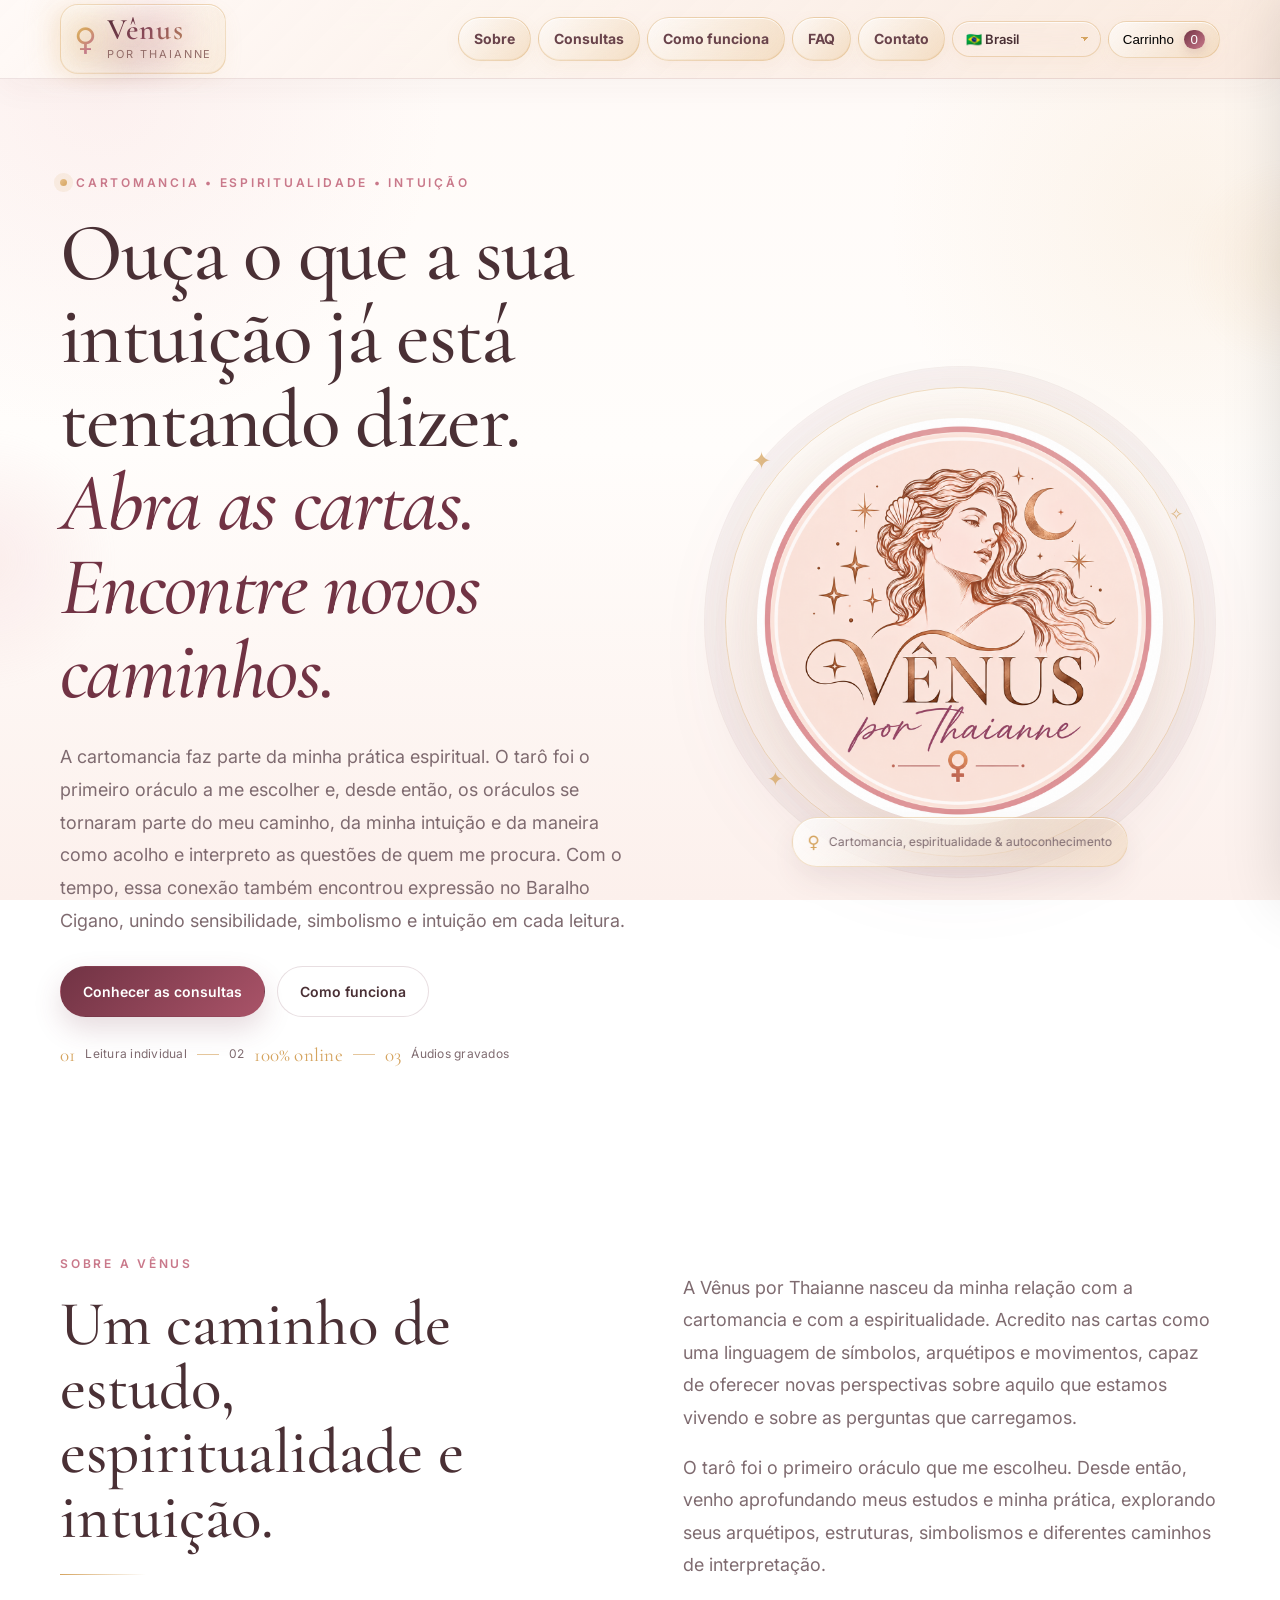
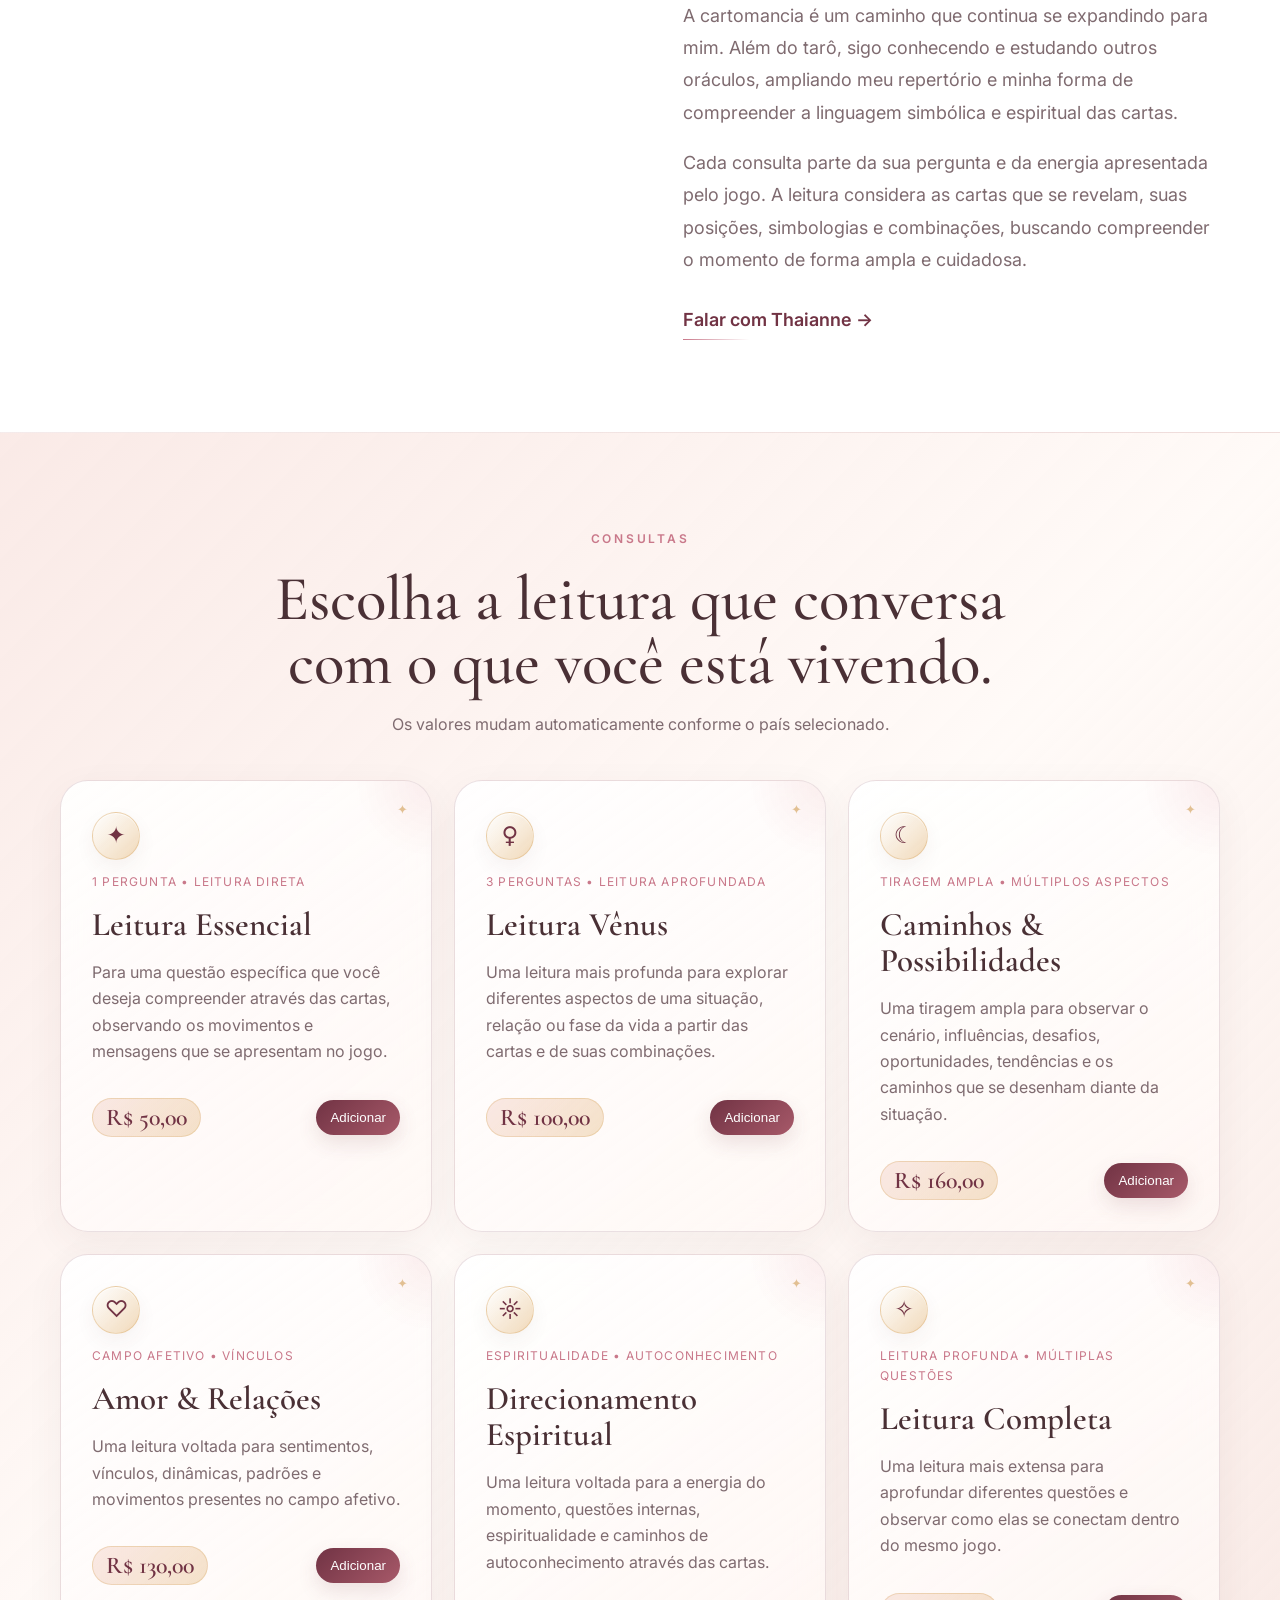
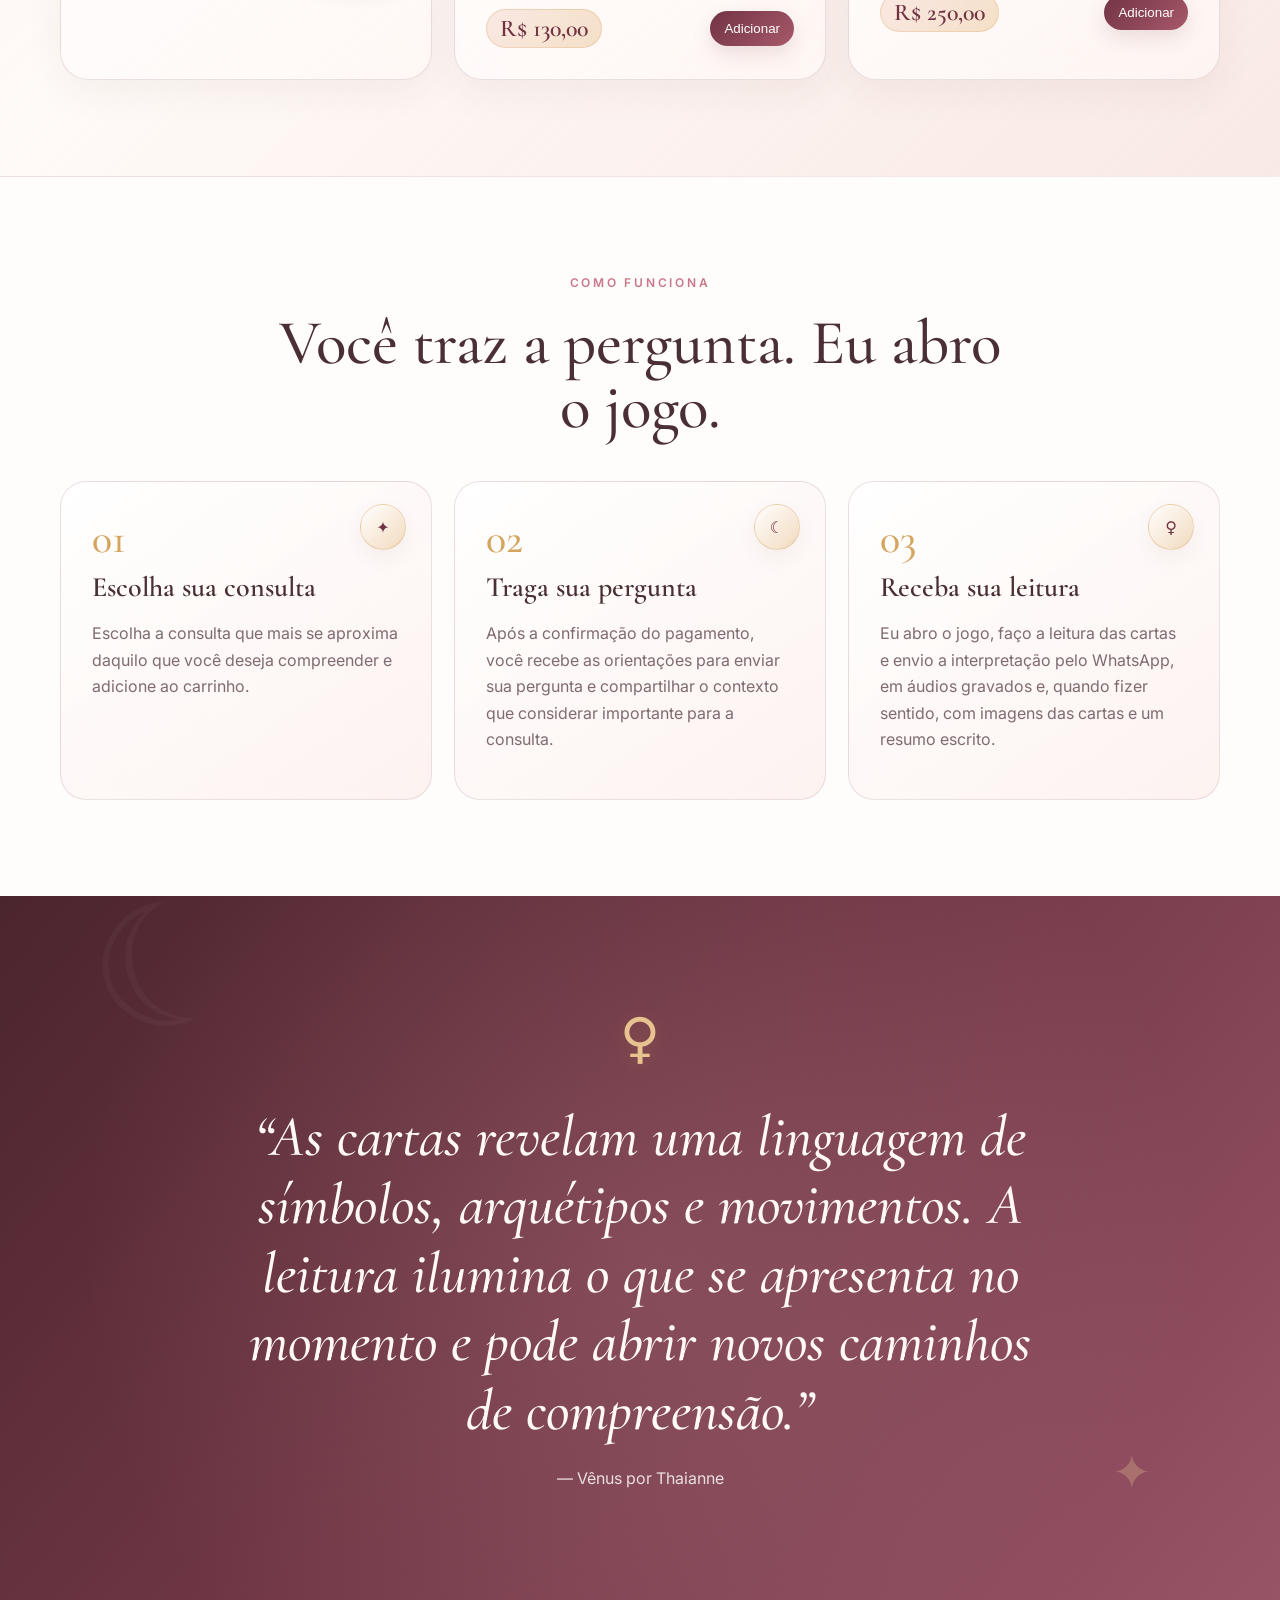
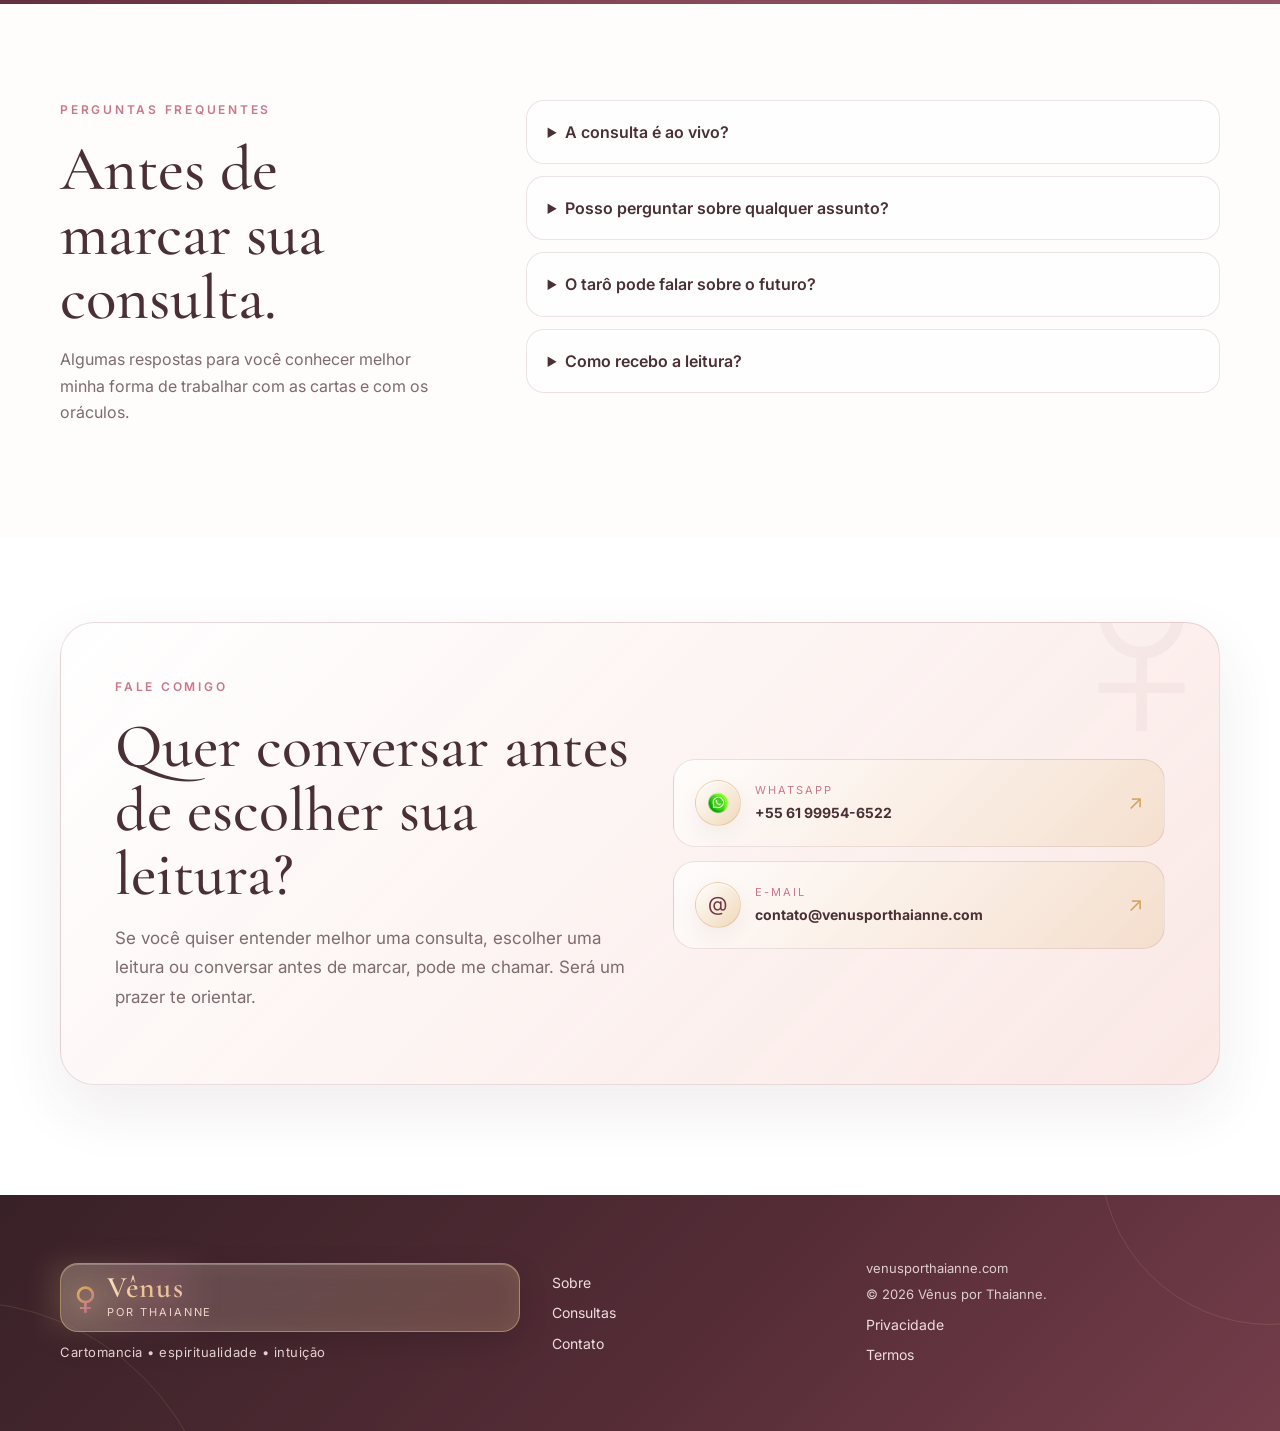
==== commit a5e13a6e: "Update index.html" ====
--- a/index.html
+++ b/index.html
@@ -46,9 +46,7 @@
 
 </head>
 
-
 <body>
-
 
   <!-- =====================================================
        HEADER
@@ -81,7 +79,6 @@
         </span>
 
       </a>
-
 
       <button
         class="menu-toggle"
@@ -90,7 +87,6 @@
         ☰
       </button>
 
-
       <nav
         class="nav"
         aria-label="Navegação principal"
@@ -99,42 +95,27 @@
         <a
           href="#sobre"
           data-i18n="navAbout"
-        >
-          Sobre
-        </a>
-
+        ></a>
 
         <a
           href="#servicos"
           data-i18n="navServices"
-        >
-          Consultas
-        </a>
-
+        ></a>
 
         <a
           href="#como-funciona"
           data-i18n="navHow"
-        >
-          Como funciona
-        </a>
-
+        ></a>
 
         <a
           href="#faq"
           data-i18n="navFaq"
-        >
-          FAQ
-        </a>
-
+        ></a>
 
         <a
           href="#contato"
           data-i18n="navContact"
-        >
-          Contato
-        </a>
-
+        ></a>
 
         <div class="country-picker">
 
@@ -155,15 +136,12 @@
 
         </div>
 
-
         <button
           class="cart-button"
           id="openCart"
         >
 
-          <span data-i18n="cart">
-            Carrinho
-          </span>
+          <span data-i18n="cart"></span>
 
           <span id="cartCount">
             0
@@ -177,9 +155,7 @@
 
   </header>
 
-
   <main>
-
 
     <!-- =====================================================
          HERO
@@ -193,39 +169,24 @@
       <div class="hero-orb orb-a"></div>
       <div class="hero-orb orb-b"></div>
 
-
       <div class="container hero-grid">
 
-
         <div class="hero-copy reveal-on-load">
 
-
           <div class="hero-kicker">
 
             <span class="kicker-dot"></span>
 
-            <span data-i18n="eyebrowHero">
-              CARTOMANCIA • ESPIRITUALIDADE • INTUIÇÃO
-            </span>
+            <span data-i18n="eyebrowHero"></span>
 
           </div>
 
-
-          <h1 data-i18n="heroTitle">
-            Ouça o que a sua intuição já está tentando dizer.
-            <em>
-              Olhe para as cartas. Encontre novos caminhos.
-            </em>
-          </h1>
-
+          <h1 data-i18n="heroTitle"></h1>
 
           <p
             class="hero-text"
             data-i18n="heroText"
-          >
-            A cartomancia faz parte da minha prática espiritual. O tarô foi o primeiro oráculo a me escolher e, desde então, os oráculos se tornaram parte do meu caminho, da minha intuição e da maneira como acolho e interpreto as questões de quem me procura. Com o tempo, essa conexão também encontrou expressão no Baralho Cigano, unindo sensibilidade, simbolismo e intuição em cada leitura.
-          </p>
-
+          ></p>
 
           <div class="hero-actions">
 
@@ -233,21 +194,15 @@
               class="btn btn-primary"
               href="#servicos"
               data-i18n="seeReadings"
-            >
-              Conhecer as consultas
-            </a>
-
+            ></a>
 
             <a
               class="btn btn-ghost"
               href="#como-funciona"
               data-i18n="howWorks"
-            >
-              Como funciona
-            </a>
+            ></a>
 
           </div>
-
 
           <div class="hero-proof">
 
@@ -255,45 +210,33 @@
               01
             </span>
 
-            <span data-i18n="proof1">
-              Leitura individual
-            </span>
-
+            <span data-i18n="proof1"></span>
 
             <i></i>
-
 
             <span>
               02
             </span>
 
-            <span data-i18n="proof2">
-              100% online
-            </span>
-
+            <span data-i18n="proof2"></span>
 
             <i></i>
-
 
             <span>
               03
             </span>
 
-            <span data-i18n="proof3">
-              Áudios gravados
-            </span>
+            <span data-i18n="proof3"></span>
 
           </div>
 
         </div>
 
-
         <div class="hero-visual reveal-on-load">
 
           <div class="hero-visual-ring"></div>
 
           <div class="hero-visual-glow"></div>
-
 
           <span class="floating-star star-one">
             ✦
@@ -306,7 +249,6 @@
           <span class="floating-star star-three">
             ✦
           </span>
-
 
           <div class="hero-logo-wrap">
 
@@ -318,16 +260,13 @@
 
           </div>
 
-
           <div class="hero-pill">
 
             <span>
               ♀
             </span>
 
-            <span data-i18n="heroPill">
-              Cartomancia, espiritualidade &amp; autoconhecimento
-            </span>
+            <span data-i18n="heroPill"></span>
 
           </div>
 
@@ -336,7 +275,6 @@
       </div>
 
     </section>
-
 
     <!-- =====================================================
          SOBRE
@@ -349,64 +287,40 @@
 
       <div class="container two-col about-grid">
 
-
         <div class="section-heading reveal-on-scroll">
 
           <p
             class="eyebrow"
             data-i18n="aboutEyebrow"
-          >
-            SOBRE A VÊNUS
-          </p>
-
-
-          <h2 data-i18n="aboutTitle">
-            Um caminho de estudo, espiritualidade e intuição.
-          </h2>
-
+          ></p>
+
+          <h2 data-i18n="aboutTitle"></h2>
 
           <div class="section-line"></div>
 
         </div>
 
-
         <div class="prose reveal-on-scroll">
 
-
-          <p data-i18n="aboutP1">
-            A Vênus por Thaianne nasceu da minha relação com a cartomancia e com a espiritualidade. Acredito nas cartas como uma linguagem de símbolos, arquétipos e movimentos, capaz de oferecer novas perspectivas sobre aquilo que estamos vivendo e sobre as perguntas que carregamos.
-          </p>
-
-
-          <p data-i18n="aboutP2">
-            O tarô foi o primeiro oráculo que me escolheu. Desde então, sigo estudando, aprofundando meus conhecimentos e aprimorando minha prática, buscando compreender cada vez mais a simbologia das cartas, seus arquétipos, estruturas e diferentes caminhos de interpretação.
-          </p>
-
-
-          <p data-i18n="aboutP3">
-            A cartomancia é um caminho que continua se expandindo para mim. Além do tarô, sigo conhecendo e estudando outros oráculos, ampliando meu repertório e minha forma de compreender a linguagem simbólica e espiritual das cartas.
-          </p>
-
-
-          <p data-i18n="aboutP4">
-            Cada consulta parte da sua pergunta e do momento que você está vivendo. A leitura é construída a partir do jogo, das cartas que se apresentam, das combinações entre elas e da interpretação desenvolvida durante a consulta.
-          </p>
-
+          <p data-i18n="aboutP1"></p>
+
+          <p data-i18n="aboutP2"></p>
+
+          <p data-i18n="aboutP3"></p>
+
+          <p data-i18n="aboutP4"></p>
 
           <a
             href="#contato"
             class="text-link"
             data-i18n="aboutLink"
-          >
-            Falar com Thaianne →
-          </a>
+          ></a>
 
         </div>
 
       </div>
 
     </section>
-
 
     <!-- =====================================================
          CONSULTAS
@@ -419,28 +333,18 @@
 
       <div class="container">
 
-
         <div class="section-heading centered reveal-on-scroll">
 
           <p
             class="eyebrow"
             data-i18n="servicesEyebrow"
-          >
-            CONSULTAS
-          </p>
-
-
-          <h2 data-i18n="servicesTitle">
-            Escolha a leitura que conversa com o que você está vivendo.
-          </h2>
-
-
-          <p data-i18n="servicesNote">
-            Os valores mudam automaticamente conforme o país selecionado.
-          </p>
-
-        </div>
-
+          ></p>
+
+          <h2 data-i18n="servicesTitle"></h2>
+
+          <p data-i18n="servicesNote"></p>
+
+        </div>
 
         <div
           class="cards"
@@ -451,7 +355,6 @@
 
     </section>
 
-
     <!-- =====================================================
          COMO FUNCIONA
          ===================================================== -->
@@ -463,26 +366,18 @@
 
       <div class="container">
 
-
         <div class="section-heading centered reveal-on-scroll">
 
           <p
             class="eyebrow"
             data-i18n="howEyebrow"
-          >
-            COMO FUNCIONA
-          </p>
-
-
-          <h2 data-i18n="howTitle">
-            Você traz a pergunta. Eu abro o jogo.
-          </h2>
-
-        </div>
-
+          ></p>
+
+          <h2 data-i18n="howTitle"></h2>
+
+        </div>
 
         <div class="steps">
-
 
           <article class="process-card reveal-on-scroll">
 
@@ -490,23 +385,15 @@
               01
             </div>
 
-
             <div class="process-icon">
               ✦
             </div>
 
-
-            <h3 data-i18n="step1Title">
-              Escolha sua consulta
-            </h3>
-
-
-            <p data-i18n="step1Text">
-              Escolha a leitura que mais se aproxima daquilo que você deseja compreender e adicione ao carrinho.
-            </p>
+            <h3 data-i18n="step1Title"></h3>
+
+            <p data-i18n="step1Text"></p>
 
           </article>
-
 
           <article class="process-card reveal-on-scroll">
 
@@ -514,23 +401,15 @@
               02
             </div>
 
-
             <div class="process-icon">
               ☾
             </div>
 
-
-            <h3 data-i18n="step2Title">
-              Traga sua pergunta
-            </h3>
-
-
-            <p data-i18n="step2Text">
-              Após a confirmação do pagamento, você recebe as orientações para enviar sua pergunta e compartilhar o contexto que considerar importante para a leitura.
-            </p>
+            <h3 data-i18n="step2Title"></h3>
+
+            <p data-i18n="step2Text"></p>
 
           </article>
-
 
           <article class="process-card reveal-on-scroll">
 
@@ -538,30 +417,21 @@
               03
             </div>
 
-
             <div class="process-icon">
               ♀
             </div>
 
-
-            <h3 data-i18n="step3Title">
-              Receba sua leitura
-            </h3>
-
-
-            <p data-i18n="step3Text">
-              A partir do jogo, faço a interpretação das cartas, das simbologias e das combinações que se apresentam e envio sua leitura pelo WhatsApp, em áudios gravados.
-            </p>
+            <h3 data-i18n="step3Title"></h3>
+
+            <p data-i18n="step3Text"></p>
 
           </article>
 
-
         </div>
 
       </div>
 
     </section>
-
 
     <!-- =====================================================
          MANIFESTO
@@ -571,18 +441,13 @@
 
       <div class="manifesto-glow"></div>
 
-
       <div class="container manifesto-inner reveal-on-scroll">
 
         <span class="venus-mark">
           ♀
         </span>
 
-
-        <blockquote data-i18n="quote">
-          “As cartas revelam símbolos, movimentos, tendências e possibilidades. A leitura ilumina o momento e abre espaço para enxergar caminhos com mais consciência.”
-        </blockquote>
-
+        <blockquote data-i18n="quote"></blockquote>
 
         <p>
           — Vênus por Thaianne
@@ -591,7 +456,6 @@
       </div>
 
     </section>
-
 
     <!-- =====================================================
          FAQ
@@ -604,97 +468,61 @@
 
       <div class="container faq-wrap">
 
-
         <div class="section-heading reveal-on-scroll">
 
           <p
             class="eyebrow"
             data-i18n="faqEyebrow"
-          >
-            PERGUNTAS FREQUENTES
-          </p>
-
-
-          <h2 data-i18n="faqTitle">
-            Antes de marcar sua consulta.
-          </h2>
-
+          ></p>
+
+          <h2 data-i18n="faqTitle"></h2>
 
           <p
             class="section-intro"
             data-i18n="faqIntro"
-          >
-            Algumas respostas para você conhecer melhor minha forma de trabalhar com as cartas.
-          </p>
-
-        </div>
-
+          ></p>
+
+        </div>
 
         <div class="faq-list reveal-on-scroll">
 
-
           <details>
 
-            <summary data-i18n="q1">
-              A consulta é ao vivo?
-            </summary>
-
-
-            <p data-i18n="a1">
-              Não. O formato principal é online e assíncrono. Você envia sua pergunta e recebe a leitura em áudios gravados, permitindo que possa ouvir a interpretação com calma e voltar a ela sempre que desejar.
-            </p>
+            <summary data-i18n="q1"></summary>
+
+            <p data-i18n="a1"></p>
 
           </details>
 
-
           <details>
 
-            <summary data-i18n="q2">
-              Posso perguntar sobre qualquer assunto?
-            </summary>
-
-
-            <p data-i18n="a2">
-              A cartomancia pode abordar diferentes áreas da vida. A leitura é conduzida a partir da pergunta apresentada, das cartas que surgem no jogo e da interpretação simbólica desenvolvida durante a consulta. Ela não substitui atendimento médico, psicológico, jurídico ou financeiro profissional.
-            </p>
+            <summary data-i18n="q2"></summary>
+
+            <p data-i18n="a2"></p>
 
           </details>
 
-
           <details>
 
-            <summary data-i18n="q3">
-              O tarô pode falar sobre o futuro?
-            </summary>
-
-
-            <p data-i18n="a3">
-              As cartas podem apontar tendências, influências, padrões, movimentos e possibilidades a partir do momento consultado. A leitura não elimina o livre-arbítrio: escolhas, atitudes e circunstâncias também fazem parte do caminho.
-            </p>
+            <summary data-i18n="q3"></summary>
+
+            <p data-i18n="a3"></p>
 
           </details>
 
-
           <details>
 
-            <summary data-i18n="q4">
-              Como recebo a leitura?
-            </summary>
-
-
-            <p data-i18n="a4">
-              A leitura é enviada pelo WhatsApp, principalmente em áudios gravados. Quando fizer sentido para a consulta, também posso enviar imagens das cartas e um resumo escrito para complementar a interpretação.
-            </p>
+            <summary data-i18n="q4"></summary>
+
+            <p data-i18n="a4"></p>
 
           </details>
 
-
         </div>
 
       </div>
 
     </section>
-
 
     <!-- =====================================================
          CONTATO
@@ -707,31 +535,20 @@
 
       <div class="container contact-shell reveal-on-scroll">
 
-
         <div class="contact-copy">
 
           <p
             class="eyebrow"
             data-i18n="contactEyebrow"
-          >
-            FALE COMIGO
-          </p>
-
-
-          <h2 data-i18n="contactTitle">
-            Quer conversar antes de escolher sua leitura?
-          </h2>
-
-
-          <p data-i18n="contactText">
-            Se quiser entender melhor uma consulta, escolher a leitura que faz mais sentido para sua pergunta ou simplesmente conversar sobre o processo, pode me chamar.
-          </p>
-
-        </div>
-
+          ></p>
+
+          <h2 data-i18n="contactTitle"></h2>
+
+          <p data-i18n="contactText"></p>
+
+        </div>
 
         <div class="contact-options">
-
 
           <a
             class="contact-card"
@@ -751,27 +568,23 @@
 
             </span>
 
-
             <span>
 
               <small data-i18n="whatsappLabel">
                 WhatsApp
               </small>
 
-
               <strong>
                 +55 61 99954-6522
               </strong>
 
             </span>
 
-
             <span class="contact-arrow">
               ↗
             </span>
 
           </a>
-
 
           <a
             class="contact-card"
@@ -782,37 +595,31 @@
               @
             </span>
 
-
             <span>
 
               <small data-i18n="emailLabel">
                 E-mail
               </small>
 
-
               <strong>
                 contato@venusporthaianne.com
               </strong>
 
             </span>
 
-
             <span class="contact-arrow">
               ↗
             </span>
 
           </a>
 
-
         </div>
 
       </div>
 
     </section>
 
-
   </main>
-
 
   <!-- =====================================================
        FOOTER
@@ -823,9 +630,7 @@
     <div class="footer-orbit footer-orbit-a"></div>
     <div class="footer-orbit footer-orbit-b"></div>
 
-
     <div class="container footer-grid">
-
 
       <div class="footer-brand-col">
 
@@ -835,14 +640,12 @@
             ♀
           </span>
 
-
           <span>
 
             <strong>
               Vênus
             </strong>
 
-
             <small>
               por Thaianne
             </small>
@@ -851,41 +654,28 @@
 
         </div>
 
-
-        <p data-i18n="footerTagline">
-          Cartomancia • espiritualidade • intuição
-        </p>
-
-      </div>
-
+        <p data-i18n="footerTagline"></p>
+
+      </div>
 
       <div class="footer-nav">
 
         <a
           href="#sobre"
           data-i18n="navAbout"
-        >
-          Sobre
-        </a>
-
+        ></a>
 
         <a
           href="#servicos"
           data-i18n="navServices"
-        >
-          Consultas
-        </a>
-
+        ></a>
 
         <a
           href="#contato"
           data-i18n="navContact"
-        >
-          Contato
-        </a>
-
-      </div>
-
+        ></a>
+
+      </div>
 
       <div class="footer-meta">
 
@@ -893,7 +683,6 @@
           venusporthaianne.com
         </p>
 
-
         <p>
 
           ©
@@ -903,30 +692,22 @@
           Vênus por Thaianne.
 
         </p>
-
 
         <a
           href="politica-de-privacidade.html"
           data-i18n="privacy"
-        >
-          Privacidade
-        </a>
-
+        ></a>
 
         <a
           href="termos.html"
           data-i18n="terms"
-        >
-          Termos
-        </a>
-
-      </div>
-
+        ></a>
+
+      </div>
 
     </div>
 
   </footer>
-
 
   <!-- =====================================================
        BACK TO TOP
@@ -944,7 +725,6 @@
 
   </button>
 
-
   <!-- =====================================================
        CART DRAWER
        ===================================================== -->
@@ -953,7 +733,6 @@
     class="drawer-backdrop"
     id="drawerBackdrop"
   ></div>
-
 
   <aside
     class="cart-drawer"
@@ -963,10 +742,7 @@
 
     <div class="drawer-header">
 
-      <h2 data-i18n="cartTitle">
-        Seu carrinho
-      </h2>
-
+      <h2 data-i18n="cartTitle"></h2>
 
       <button
         id="closeCart"
@@ -977,21 +753,17 @@
 
     </div>
 
-
     <div
       id="cartItems"
       class="cart-items"
     ></div>
 
-
     <div class="coupon-row">
 
       <input
         id="couponInput"
-        placeholder="Cupom de desconto"
         data-i18n-placeholder="couponPlaceholder"
       />
-
 
       <button
         id="applyCoupon"
@@ -1002,26 +774,20 @@
 
     </div>
 
-
     <p
       class="coupon-message"
       id="couponMessage"
     ></p>
 
-
     <div class="totals">
 
-      <span data-i18n="total">
-        Total
-      </span>
-
+      <span data-i18n="total"></span>
 
       <strong id="cartTotal">
         R$ 0,00
       </strong>
 
     </div>
-
 
     <button
       class="btn btn-primary full"
@@ -1033,7 +799,6 @@
 
   </aside>
 
-
   <!-- =====================================================
        CHECKOUT MODAL
        ===================================================== -->
@@ -1045,7 +810,6 @@
   >
 
     <div class="modal-card">
-
 
       <button
         class="modal-close"
@@ -1056,39 +820,27 @@
         ×
       </button>
 
-
       <p
         class="eyebrow"
         data-i18n="checkoutEyebrow"
-      >
-        PAGAMENTO
-      </p>
-
-
-      <h2 data-i18n="checkoutTitle">
-        Finalize sua consulta
-      </h2>
-
+      ></p>
+
+      <h2 data-i18n="checkoutTitle"></h2>
 
       <div
         id="checkoutSummary"
         class="checkout-summary"
       ></div>
 
-
       <!-- CUSTOMER INFORMATION -->
 
       <div id="customerInformation">
 
         <div class="form-grid">
 
-
           <label>
 
-            <span data-i18n="fullName">
-              Nome completo
-            </span>
-
+            <span data-i18n="fullName"></span>
 
             <input
               required
@@ -1099,13 +851,9 @@
 
           </label>
 
-
           <label>
 
-            <span data-i18n="email">
-              E-mail
-            </span>
-
+            <span data-i18n="email"></span>
 
             <input
               required
@@ -1117,13 +865,9 @@
 
           </label>
 
-
           <label>
 
-            <span data-i18n="phone">
-              WhatsApp
-            </span>
-
+            <span data-i18n="phone"></span>
 
             <input
               required
@@ -1134,11 +878,9 @@
 
           </label>
 
-
-        </div>
-
-      </div>
-
+        </div>
+
+      </div>
 
       <!-- BRAZIL / MERCADO PAGO -->
 
@@ -1146,15 +888,11 @@
 
         <form id="checkoutForm">
 
-
           <div class="payment-method-row">
 
             <label>
 
-              <span data-i18n="paymentMethod">
-                Forma de pagamento
-              </span>
-
+              <span data-i18n="paymentMethod"></span>
 
               <select
                 id="paymentMethod"
@@ -1165,12 +903,10 @@
 
           </div>
 
-
           <div
             id="paymentNote"
             class="payment-note"
           ></div>
-
 
           <label class="consent">
 
@@ -1180,13 +916,9 @@
               name="consent"
             />
 
-
-            <span data-i18n="consent">
-              Li e aceito os termos e compreendo que a leitura de cartomancia é uma prática espiritual e interpretativa e não substitui aconselhamento profissional.
-            </span>
+            <span data-i18n="consent"></span>
 
           </label>
-
 
           <button
             class="btn btn-primary full"
@@ -1196,11 +928,9 @@
             Ir para o pagamento
           </button>
 
-
         </form>
 
       </div>
-
 
       <!-- UNITED STATES / PAYPAL -->
 
@@ -1218,19 +948,16 @@
 
         </div>
 
-
         <div
           id="paypal-button-container"
           class="paypal-button-container"
         ></div>
 
-
         <div
           id="venmo-button-container"
           class="venmo-button-container"
         ></div>
 
-
         <div
           id="paypal-card-container"
           class="paypal-card-container"
@@ -1238,25 +965,19 @@
 
       </div>
 
-
       <p
         class="secure-note"
         data-i18n="secureNote"
-      >
-        O pagamento é processado por um provedor de pagamento seguro. Nenhum dado de cartão é armazenado neste site.
-      </p>
-
+      ></p>
 
     </div>
 
   </div>
-
 
   <div
     class="toast"
     id="toast"
   ></div>
-
 
   <!-- =====================================================
        PAYPAL LIVE
@@ -1268,9 +989,7 @@
     onload="window.paypalSdkLoaded = true;"
   ></script>
 
-
   <script src="app.js"></script>
-
 
 </body>
 </html>
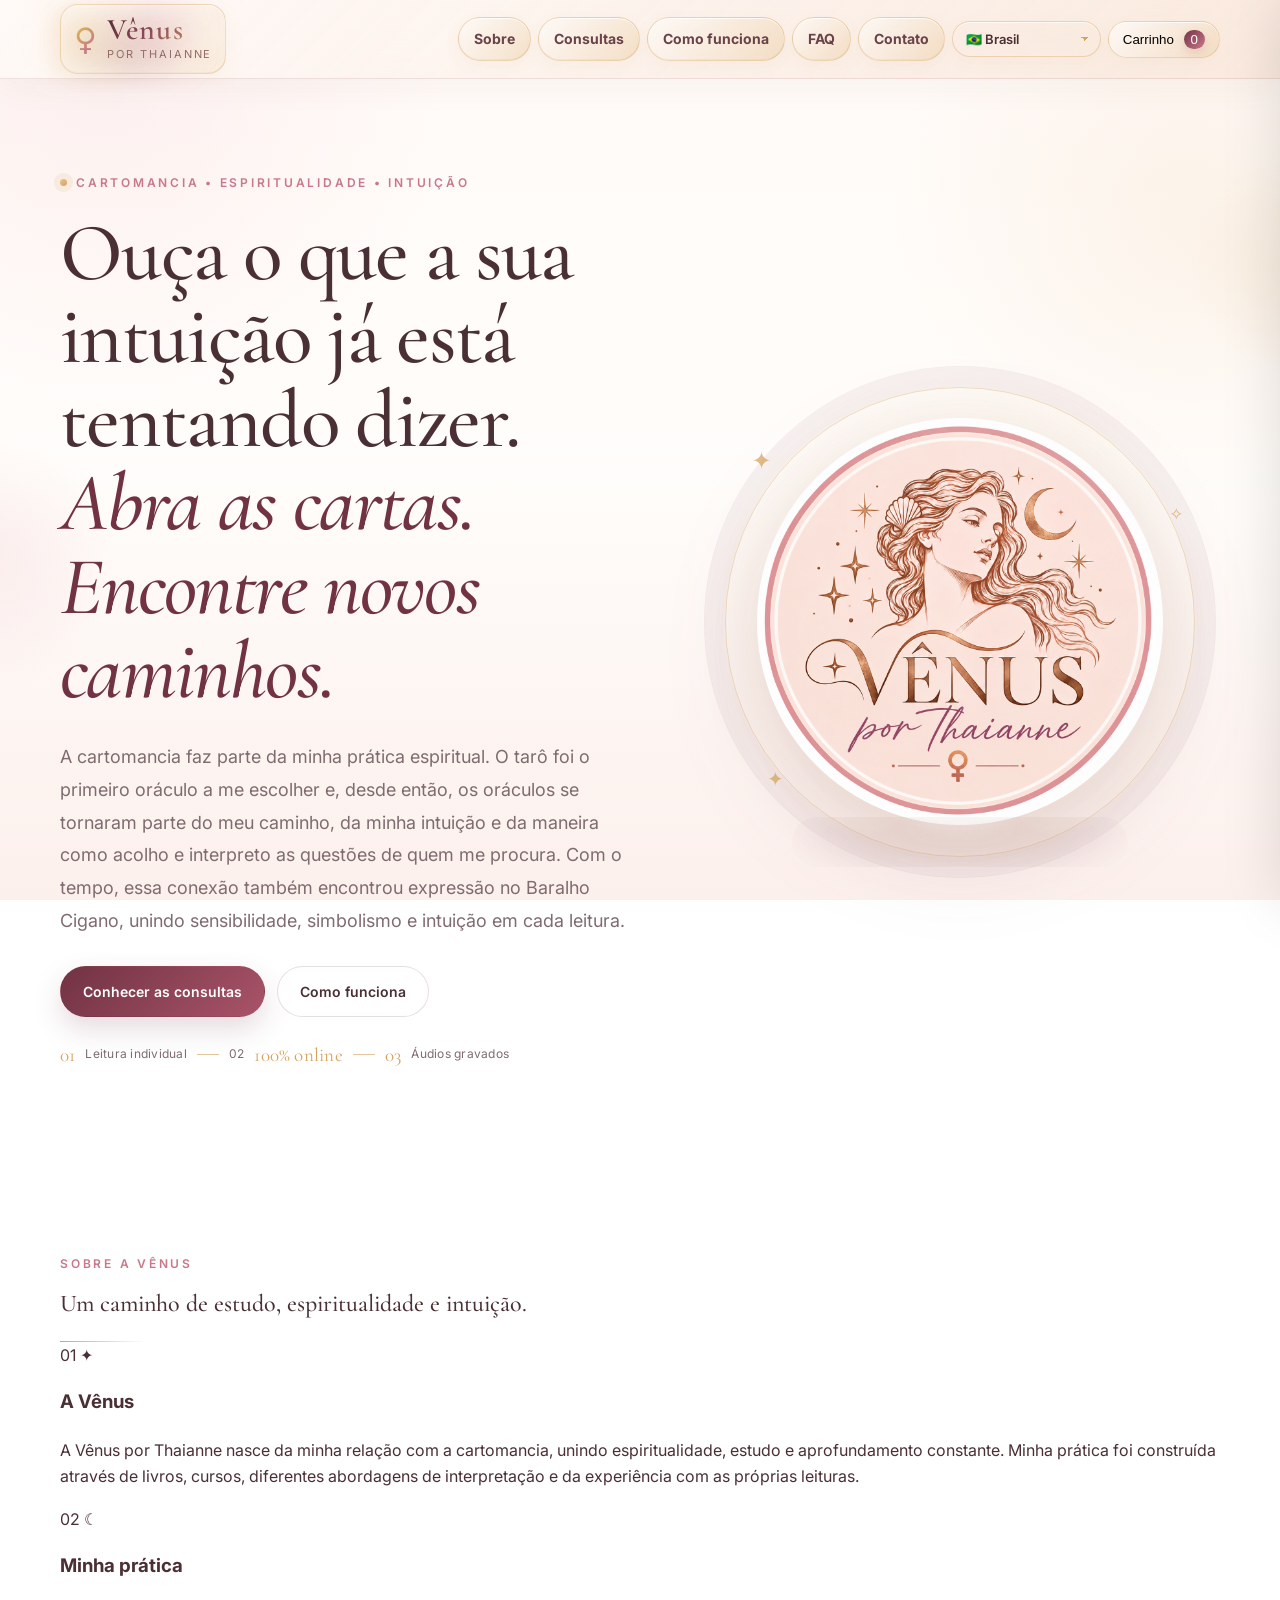
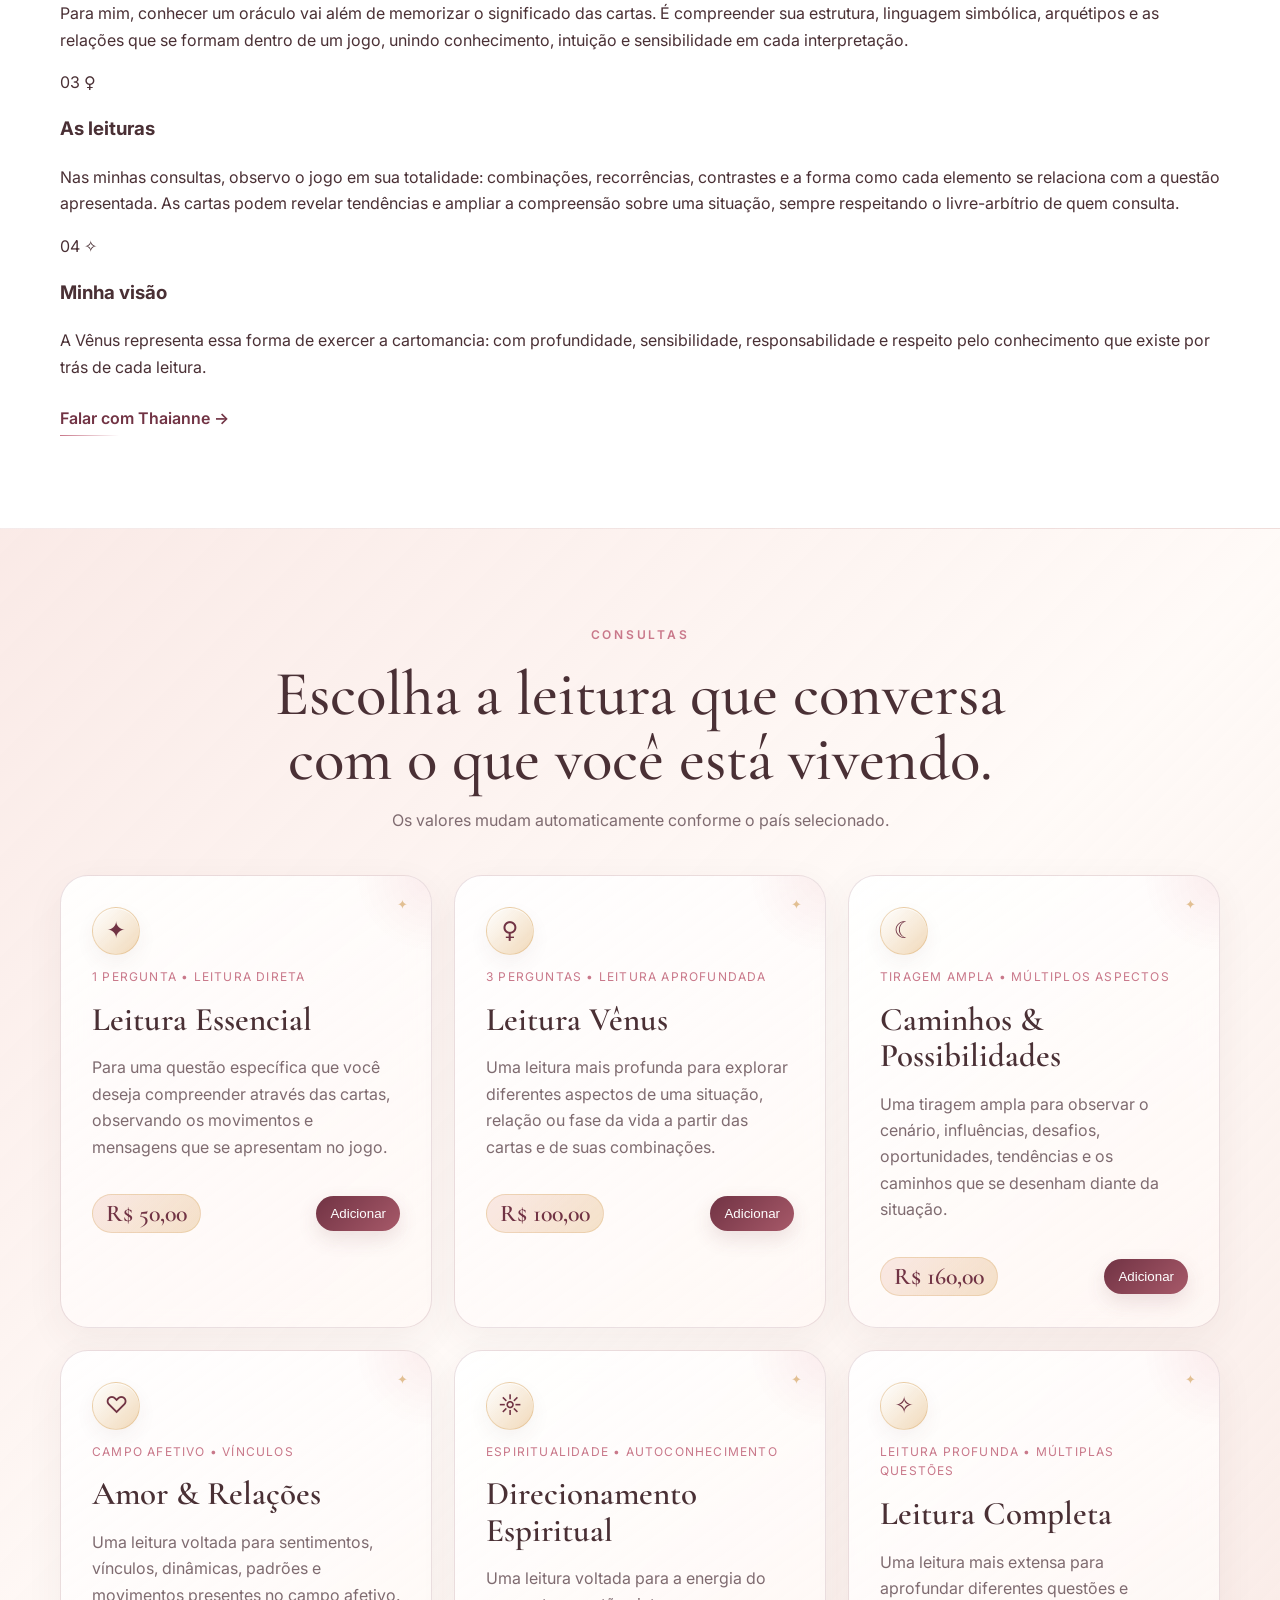
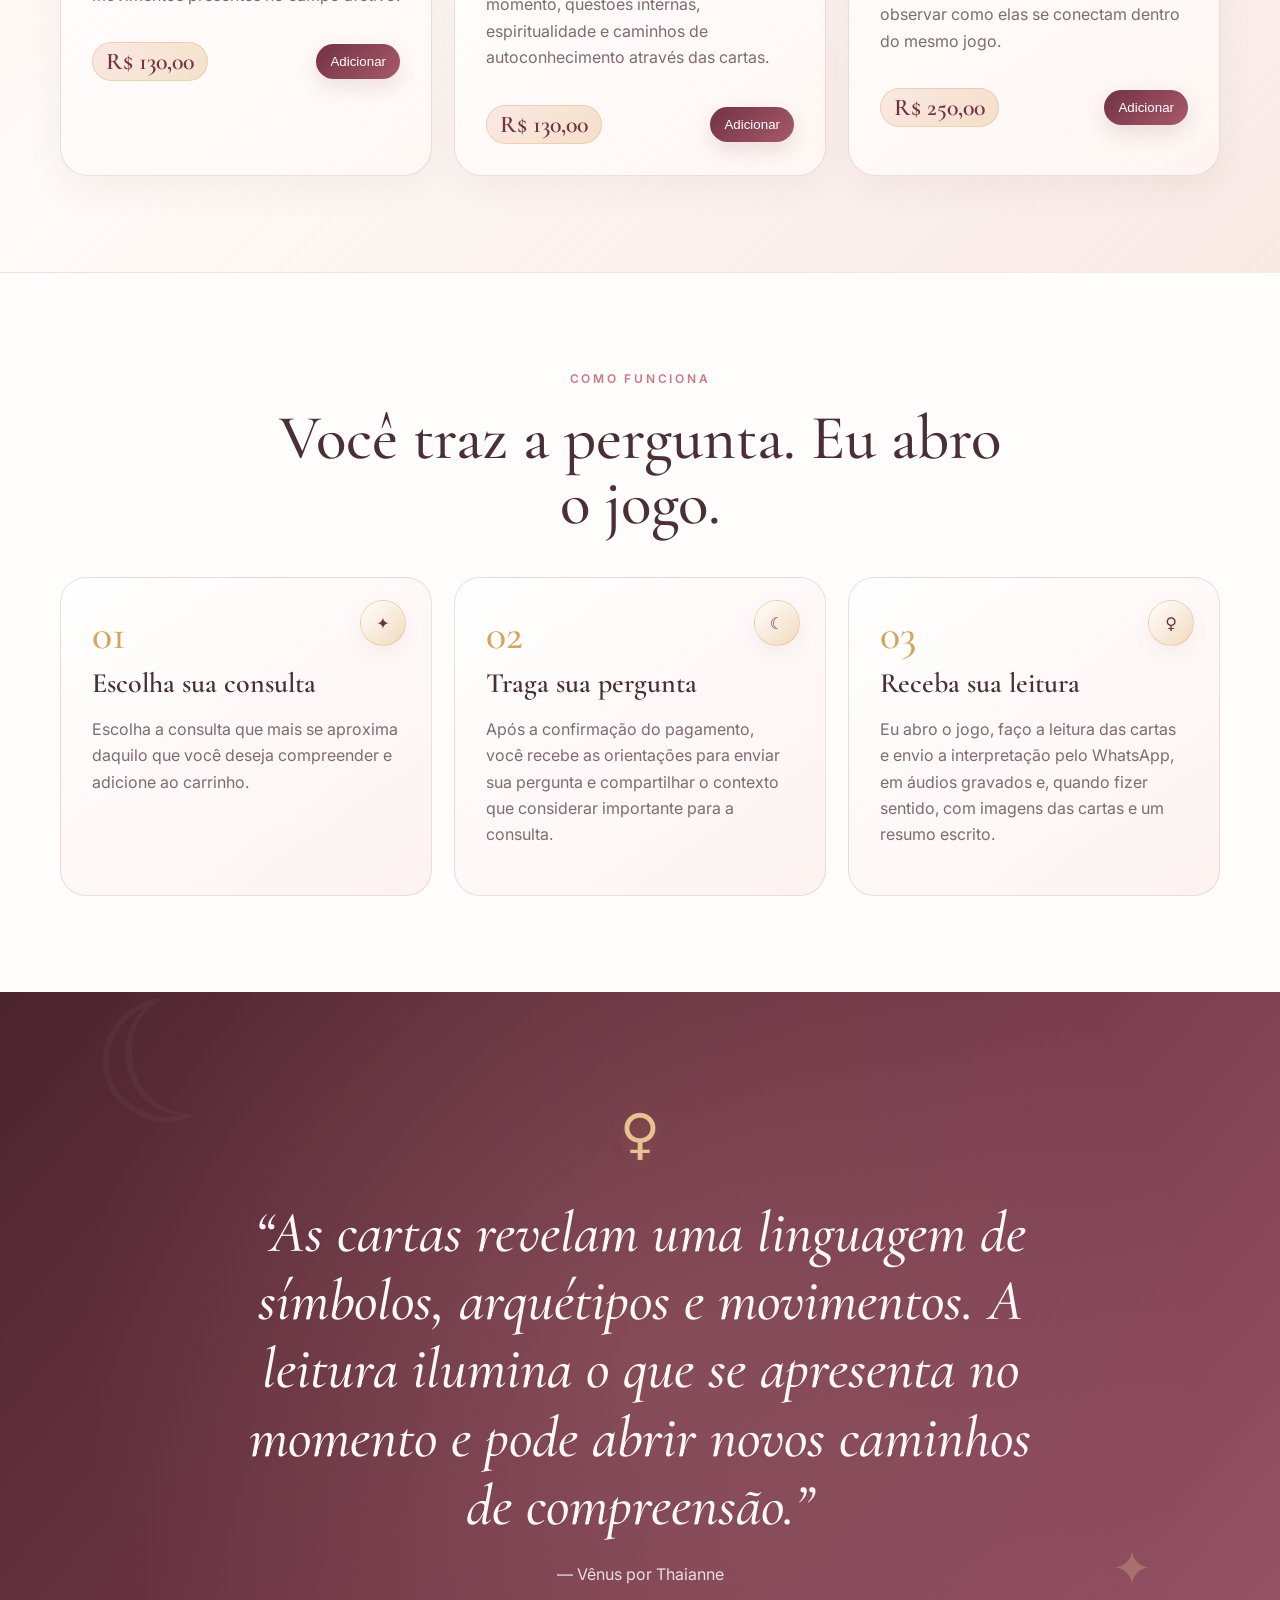
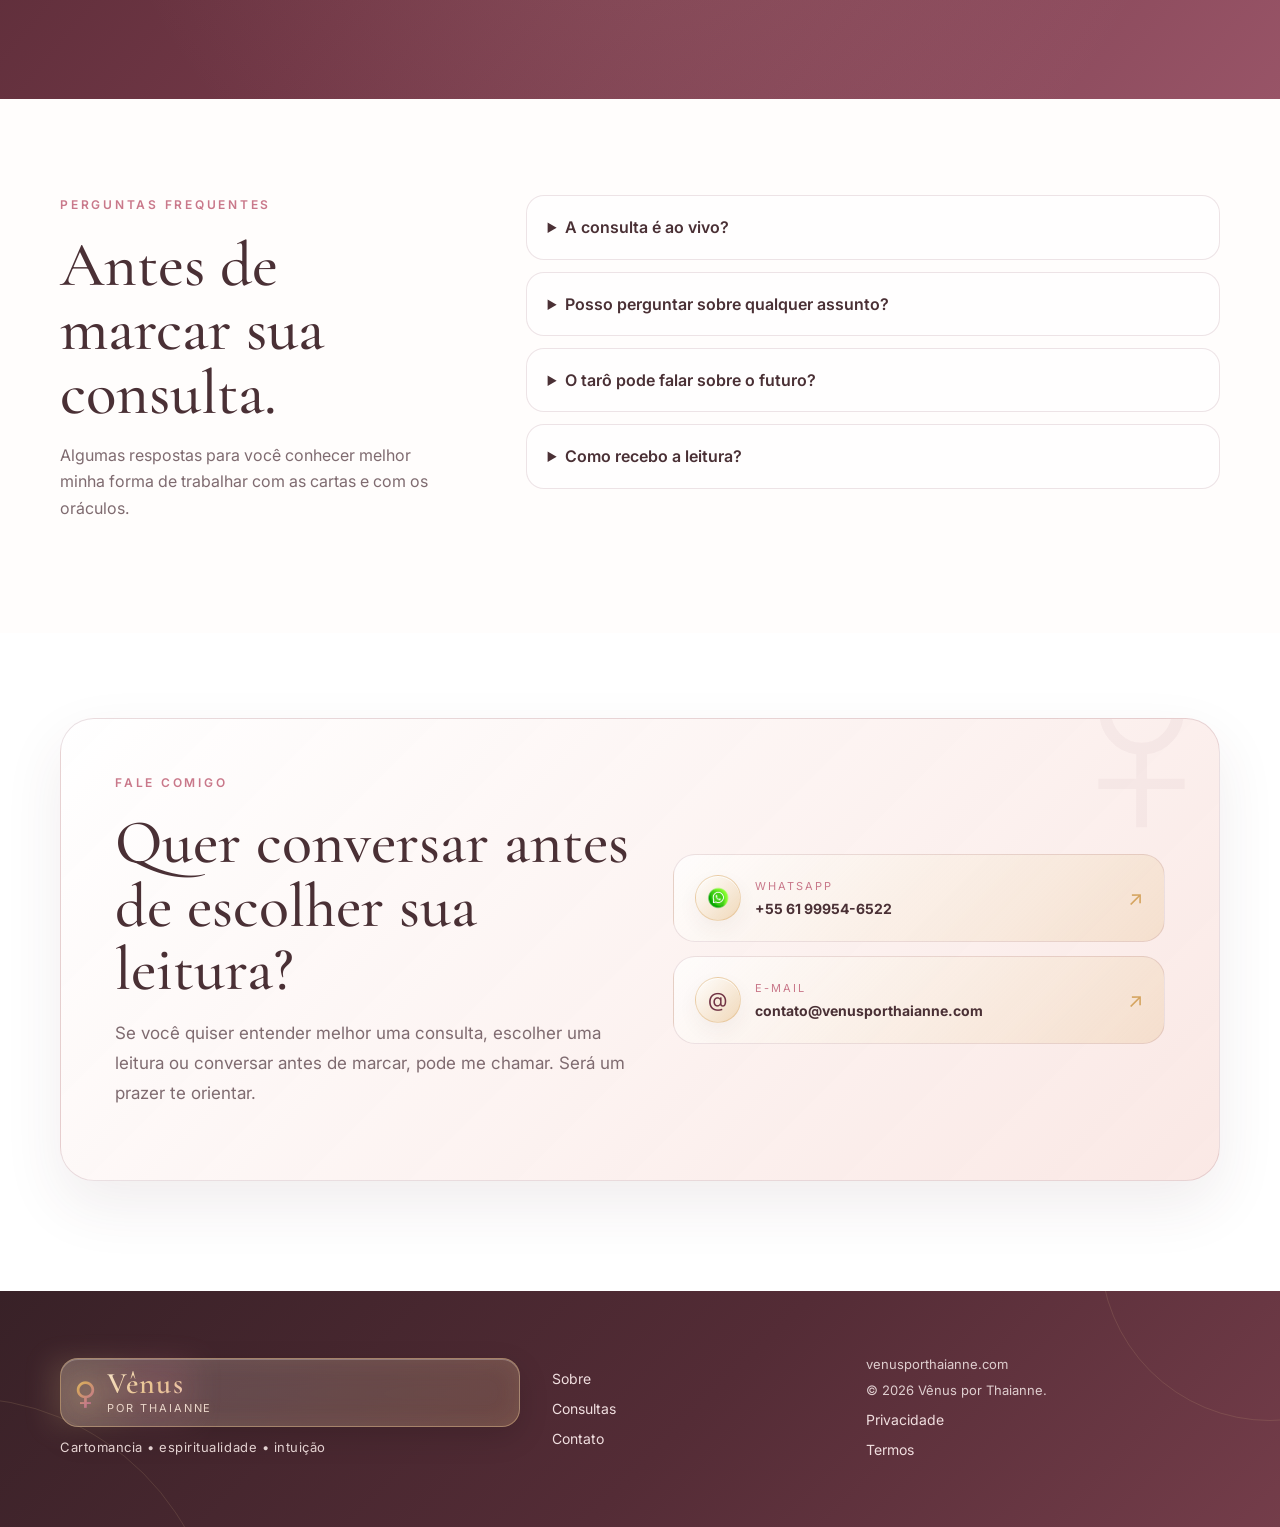
==== commit d64b1718: "Update index.html" ====
--- a/index.html
+++ b/index.html
@@ -157,10 +157,9 @@
 
   <main>
 
-    <!-- =====================================================
-         HERO
-         ===================================================== -->
-
+ <!-- =====================================================
+     SOBRE
+     ===================================================== -->
     <section
       class="hero"
       id="inicio"
@@ -276,50 +275,104 @@
 
     </section>
 
-    <!-- =====================================================
-         SOBRE
+        <!-- =====================================================
+            SOBRE
          ===================================================== -->
-
+    
     <section
       class="section about-section"
       id="sobre"
     >
-
-      <div class="container two-col about-grid">
-
-        <div class="section-heading reveal-on-scroll">
-
+      <div class="container">
+    
+        <div class="about-header reveal-on-scroll">
+    
           <p
             class="eyebrow"
             data-i18n="aboutEyebrow"
           ></p>
-
+    
           <h2 data-i18n="aboutTitle"></h2>
-
+    
           <div class="section-line"></div>
-
-        </div>
-
-        <div class="prose reveal-on-scroll">
-
-          <p data-i18n="aboutP1"></p>
-
-          <p data-i18n="aboutP2"></p>
-
-          <p data-i18n="aboutP3"></p>
-
-          <p data-i18n="aboutP4"></p>
-
+    
+        </div>
+    
+        <div class="about-cards">
+    
+          <article class="about-card reveal-on-scroll">
+    
+            <div class="about-card-top">
+              <span class="about-number">01</span>
+              <span class="about-symbol">✦</span>
+            </div>
+    
+            <h3>
+              A Vênus
+            </h3>
+    
+            <p data-i18n="aboutP1"></p>
+    
+          </article>
+    
+          <article class="about-card reveal-on-scroll">
+    
+            <div class="about-card-top">
+              <span class="about-number">02</span>
+              <span class="about-symbol">☾</span>
+            </div>
+    
+            <h3>
+              Minha prática
+            </h3>
+    
+            <p data-i18n="aboutP2"></p>
+    
+          </article>
+    
+          <article class="about-card reveal-on-scroll">
+    
+            <div class="about-card-top">
+              <span class="about-number">03</span>
+              <span class="about-symbol">♀</span>
+            </div>
+    
+            <h3>
+              As leituras
+            </h3>
+    
+            <p data-i18n="aboutP3"></p>
+    
+          </article>
+    
+          <article class="about-card reveal-on-scroll">
+    
+            <div class="about-card-top">
+              <span class="about-number">04</span>
+              <span class="about-symbol">✧</span>
+            </div>
+    
+            <h3>
+              Minha visão
+            </h3>
+    
+            <p data-i18n="aboutP4"></p>
+    
+          </article>
+    
+        </div>
+    
+        <div class="about-footer reveal-on-scroll">
+    
           <a
             href="#contato"
             class="text-link"
             data-i18n="aboutLink"
           ></a>
-
-        </div>
-
-      </div>
-
+    
+        </div>
+    
+      </div>
     </section>
 
     <!-- =====================================================
--- a/styles.css
+++ b/styles.css
@@ -1097,7 +1097,15 @@
 
   line-height:1.8
 }
-
+.about-section .prose{
+  font-size:15px;
+  line-height:1.65
+}
+
+.about-section .prose p{
+  margin-top:0;
+  margin-bottom:14px
+}
 .text-link{
   display:inline-flex;
 
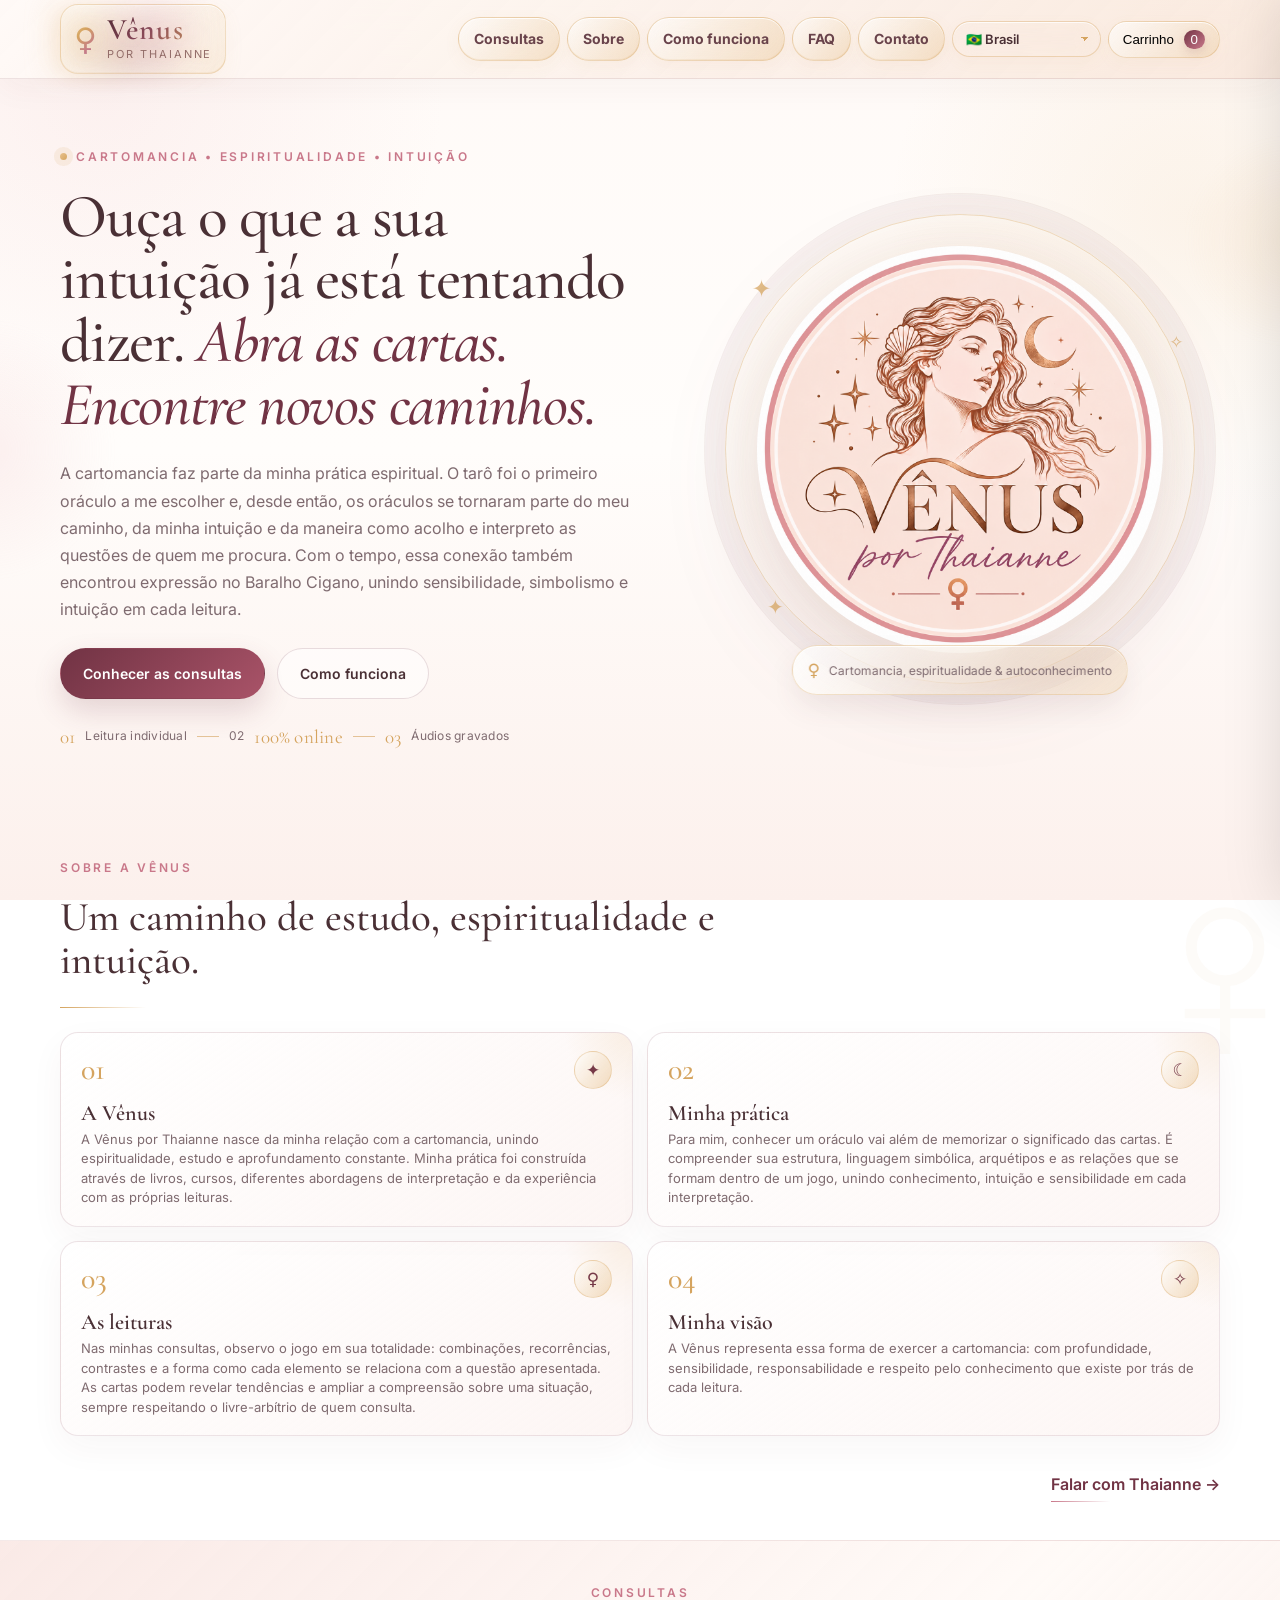
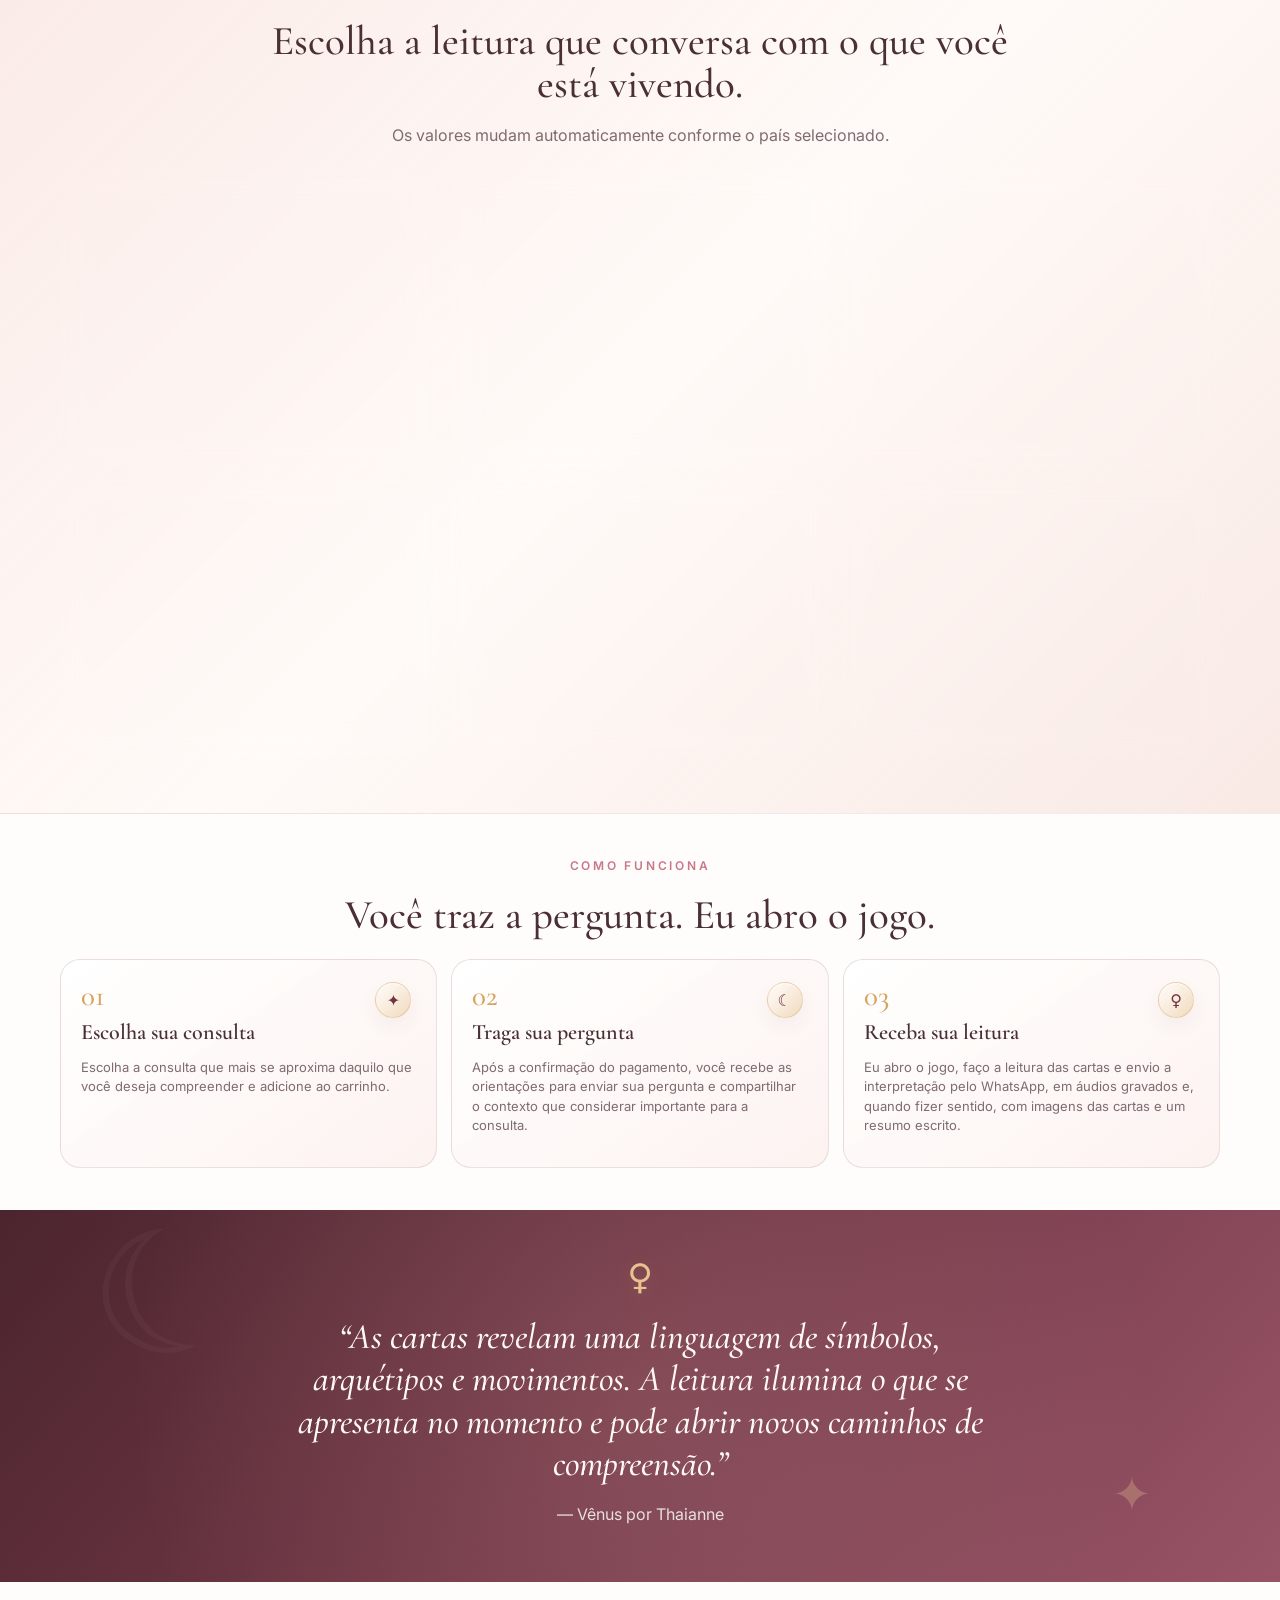
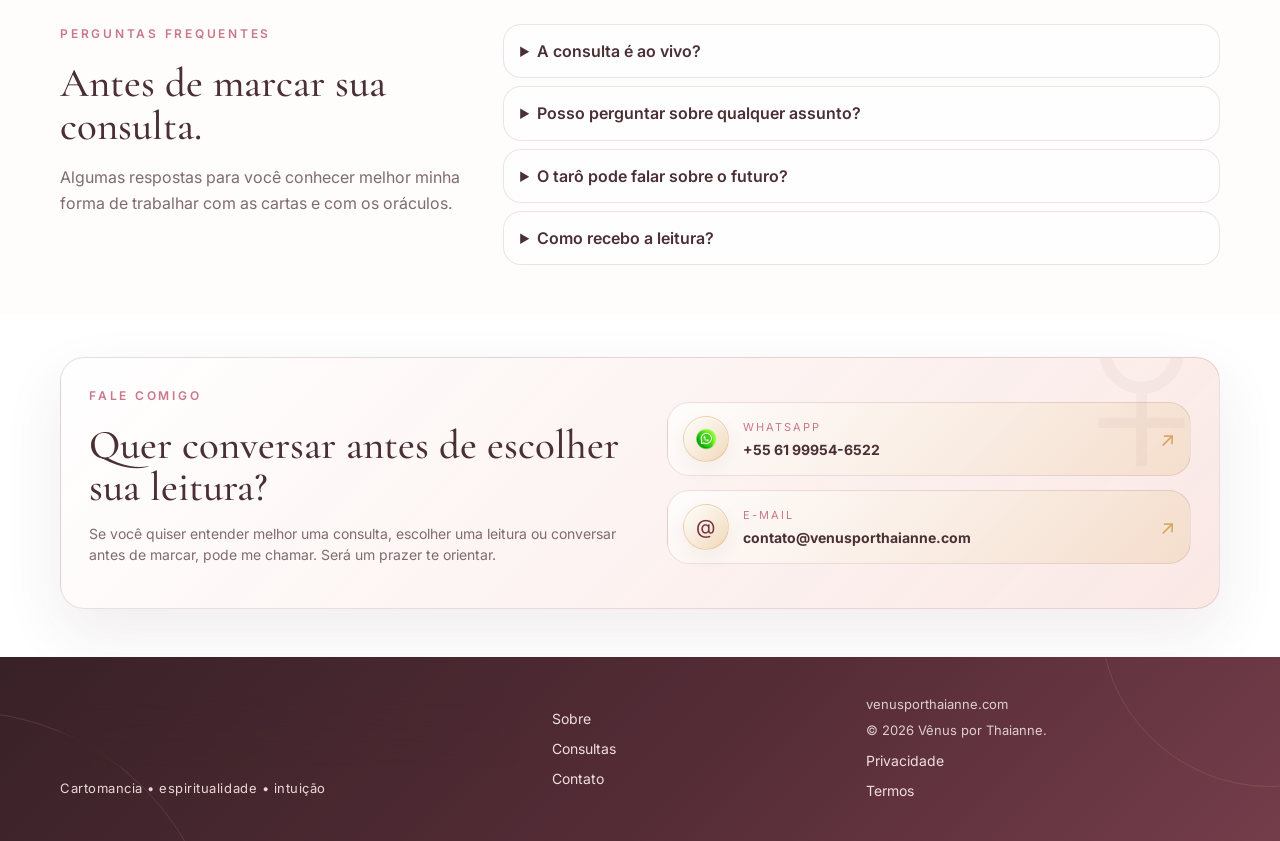
==== commit 5e9f8b19: "Improve storefront clarity and fix privacy stylesheet" ====
--- a/index.html
+++ b/index.html
@@ -93,13 +93,13 @@
       >
 
         <a
+          href="#servicos"
+          data-i18n="navServices"
+        ></a>
+
+        <a
           href="#sobre"
           data-i18n="navAbout"
-        ></a>
-
-        <a
-          href="#servicos"
-          data-i18n="navServices"
         ></a>
 
         <a
@@ -399,10 +399,14 @@
 
         </div>
 
-        <div
-          class="cards"
-          id="serviceGrid"
-        ></div>
+        <div class="reading-categories" aria-label="Categorias de consultas">
+          <a href="#serviceGrid" data-i18n="categoryAll"></a>
+          <a href="#serviceGrid" data-i18n="categoryLove"></a>
+          <a href="#serviceGrid" data-i18n="categoryPaths"></a>
+          <a href="#serviceGrid" data-i18n="categorySpiritual"></a>
+        </div>
+        <div class="cards" id="serviceGrid"></div>
+        <p class="services-trust" data-i18n="servicesTrust"></p>
 
       </div>
 
--- a/styles.css
+++ b/styles.css
@@ -542,7 +542,7 @@
   position:relative;
   overflow:hidden;
 
-  padding:94px 0 88px;
+  padding:68px 0 64px;
 
   isolation:isolate
 }
@@ -609,7 +609,7 @@
 
 .hero h1{
   font-size:
-    clamp(54px,6.4vw,83px);
+    clamp(46px,4.8vw,68px);
 
   letter-spacing:-.02em
 }
@@ -621,15 +621,15 @@
 }
 
 .hero-text{
-  max-width:670px;
-
-  font-size:18px;
+  max-width:650px;
+
+  font-size:16px;
 
   color:var(--muted);
 
-  margin:28px 0;
-
-  line-height:1.82
+  margin:24px 0;
+
+  line-height:1.7
 }
 
 .hero-actions{
@@ -1096,6 +1096,204 @@
   color:var(--muted);
 
   line-height:1.8
+}
+/* =========================================================
+   ABOUT / SOBRE
+   ========================================================= */
+
+.about-section{
+  position:relative;
+  overflow:hidden
+}
+
+.about-section::before{
+  content:"♀";
+
+  position:absolute;
+
+  right:-50px;
+  top:20px;
+
+  font:
+    400 280px/1
+    "Cormorant Garamond",
+    serif;
+
+  color:rgba(213,164,95,.045);
+
+  pointer-events:none
+}
+
+.about-header{
+  max-width:760px;
+
+  margin-bottom:45px
+}
+
+.about-header h2{
+  max-width:720px;
+
+  font-family:
+    "Cormorant Garamond",
+    serif;
+
+  font-size:
+    clamp(44px,5vw,63px);
+
+  font-weight:500;
+
+  line-height:1.02;
+
+  margin:0
+}
+
+.about-cards{
+  display:grid;
+
+  grid-template-columns:
+    repeat(2,1fr);
+
+  gap:22px
+}
+
+.about-card{
+  position:relative;
+
+  overflow:hidden;
+
+  padding:28px 30px;
+
+  border:
+    1px solid rgba(113,51,68,.13);
+
+  border-radius:24px;
+
+  background:
+    linear-gradient(
+      145deg,
+      rgba(255,255,255,.74),
+      rgba(250,233,229,.42)
+    );
+
+  box-shadow:
+    0 12px 35px rgba(84,47,56,.045);
+
+  transition:
+    transform .3s ease,
+    border-color .3s ease,
+    box-shadow .3s ease,
+    background .3s ease
+}
+
+.about-card::before{
+  content:"";
+
+  position:absolute;
+
+  width:140px;
+  height:140px;
+
+  right:-70px;
+  top:-70px;
+
+  border-radius:50%;
+
+  background:
+    radial-gradient(
+      circle,
+      rgba(232,194,143,.20),
+      transparent 68%
+    );
+
+  pointer-events:none
+}
+
+.about-card:hover{
+  transform:translateY(-5px);
+
+  border-color:
+    rgba(213,164,95,.48);
+
+  background:
+    linear-gradient(
+      145deg,
+      rgba(255,255,255,.88),
+      rgba(244,229,215,.48)
+    );
+
+  box-shadow:
+    0 20px 45px rgba(84,47,56,.08)
+}
+
+.about-card-top{
+  display:flex;
+
+  align-items:center;
+  justify-content:space-between;
+
+  margin-bottom:12px
+}
+
+.about-number{
+  font:
+    500 30px/1
+    "Cormorant Garamond",
+    serif;
+
+  color:var(--gold)
+}
+
+.about-symbol{
+  width:38px;
+  height:38px;
+
+  display:grid;
+
+  place-items:center;
+
+  border-radius:50%;
+
+  color:var(--rose-dark);
+
+  background:
+    linear-gradient(
+      135deg,
+      rgba(255,255,255,.82),
+      rgba(232,194,143,.52)
+    );
+
+  border:
+    1px solid rgba(213,164,95,.34);
+
+  font-size:17px
+}
+
+.about-card h3{
+  margin:
+    0 0 10px;
+
+  font:
+    600 29px/1.1
+    "Cormorant Garamond",
+    serif;
+
+  color:var(--ink)
+}
+
+.about-card p{
+  margin:0;
+
+  font-size:15.5px;
+
+  line-height:1.68;
+
+  color:var(--muted)
+}
+
+.about-footer{
+  margin-top:26px;
+
+  text-align:right
 }
 .about-section .prose{
   font-size:15px;
@@ -2781,7 +2979,13 @@
    ========================================================= */
 
 @media(max-width:980px){
-
+  .about-cards{
+    grid-template-columns:1fr
+  }
+  
+  .about-header{
+    margin-bottom:34px
+  }
   .nav{
     gap:5px
   }
@@ -3032,3 +3236,174 @@
     font-size:28px
   }
 }
+/* ===== ESCALA COMPACTA DO SITE ===== */
+
+/* Menos altura em todas as seções */
+.section{
+  padding:42px 0 !important;
+}
+
+/* Títulos gerais */
+.section-heading h2,
+.about-header h2{
+  font-size:clamp(32px,3.2vw,43px) !important;
+  line-height:1.05 !important;
+}
+
+.section-heading.centered{
+  margin-bottom:22px !important;
+}
+
+/* SOBRE */
+.about-header{
+  margin-bottom:24px !important;
+}
+
+.about-cards{
+  gap:14px !important;
+}
+
+.about-card{
+  padding:18px 20px !important;
+  border-radius:18px !important;
+}
+
+.about-card h3{
+  font-size:22px !important;
+  margin-bottom:5px !important;
+}
+
+.about-card p{
+  font-size:13px !important;
+  line-height:1.5 !important;
+}
+
+/* CONSULTAS */
+.cards{
+  gap:14px !important;
+}
+
+.service-card{
+  padding:18px !important;
+  border-radius:20px !important;
+}
+
+.service-icon{
+  width:38px !important;
+  height:38px !important;
+  font-size:18px !important;
+}
+
+.service-card h3{
+  font-size:24px !important;
+  margin:9px 0 5px !important;
+}
+
+.service-card p{
+  font-size:13px !important;
+  line-height:1.5 !important;
+}
+
+.service-meta{
+  font-size:10px !important;
+}
+
+.service-footer{
+  padding-top:10px !important;
+}
+
+.price{
+  font-size:19px !important;
+}
+
+.add-btn{
+  padding:8px 12px !important;
+  font-size:12px !important;
+}
+
+/* COMO FUNCIONA */
+.steps{
+  gap:14px !important;
+}
+
+.process-card{
+  padding:18px 20px !important;
+  border-radius:20px !important;
+}
+
+.process-number{
+  font-size:29px !important;
+}
+
+.process-icon{
+  width:36px !important;
+  height:36px !important;
+}
+
+.process-card h3{
+  font-size:22px !important;
+}
+
+.process-card p{
+  font-size:13px !important;
+  line-height:1.5 !important;
+}
+
+/* FRASE VINHO */
+.manifesto{
+  padding:38px 0 !important;
+}
+
+.manifesto-inner{
+  max-width:700px !important;
+}
+
+.venus-mark{
+  font-size:35px !important;
+}
+
+.manifesto blockquote{
+  font-size:clamp(26px,3vw,36px) !important;
+  line-height:1.18 !important;
+  margin:10px 0 !important;
+}
+
+/* FAQ */
+.faq-wrap{
+  gap:40px !important;
+}
+
+.faq-list details{
+  padding:13px 16px !important;
+  margin-bottom:8px !important;
+}
+
+/* CONTATO */
+.contact-section{
+  padding-top:42px !important;
+  padding-bottom:48px !important;
+}
+
+.contact-shell{
+  padding:28px !important;
+  gap:26px !important;
+  border-radius:24px !important;
+}
+
+.contact-copy h2{
+  font-size:clamp(32px,3.2vw,42px) !important;
+}
+
+.contact-copy p:not(.eyebrow){
+  font-size:14px !important;
+  line-height:1.55 !important;
+}
+
+.contact-card{
+  padding:13px 15px !important;
+}
+
+/* FOOTER */
+.footer{
+  padding:32px 0 !important;
+}
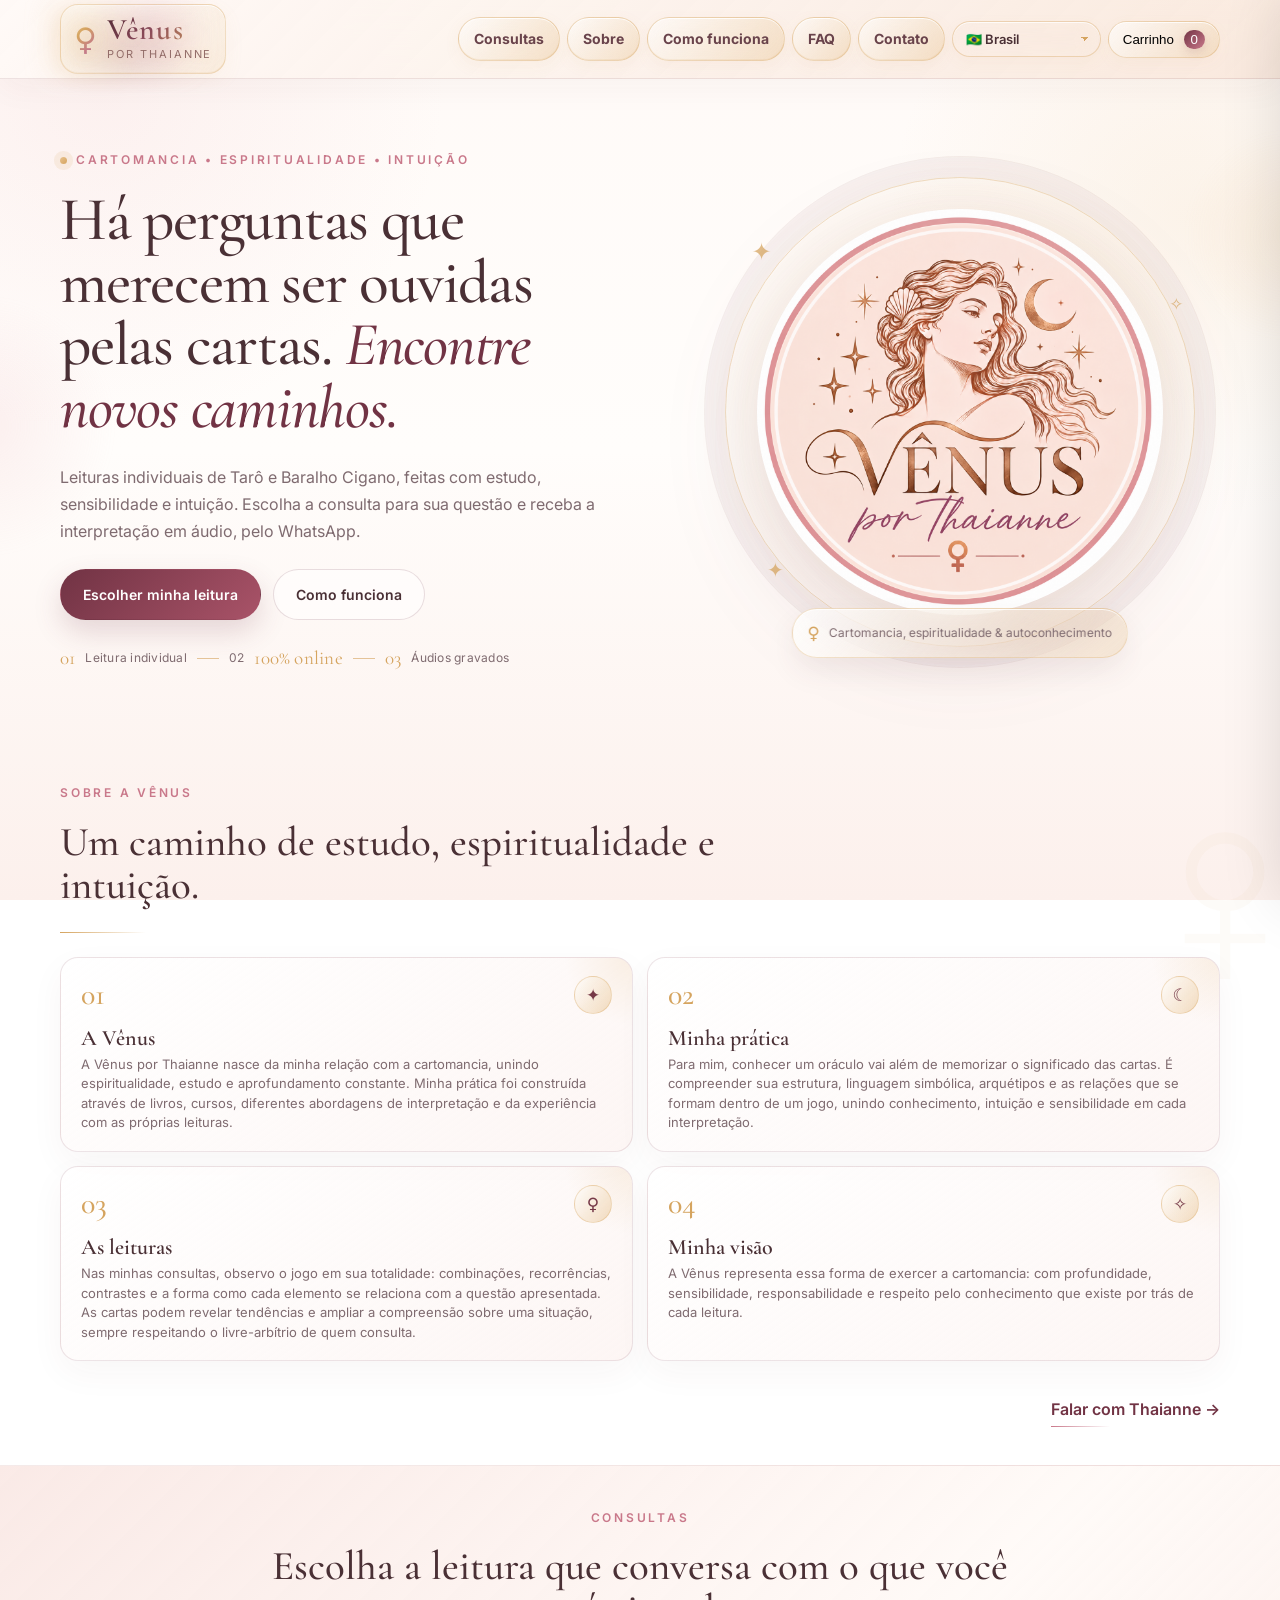
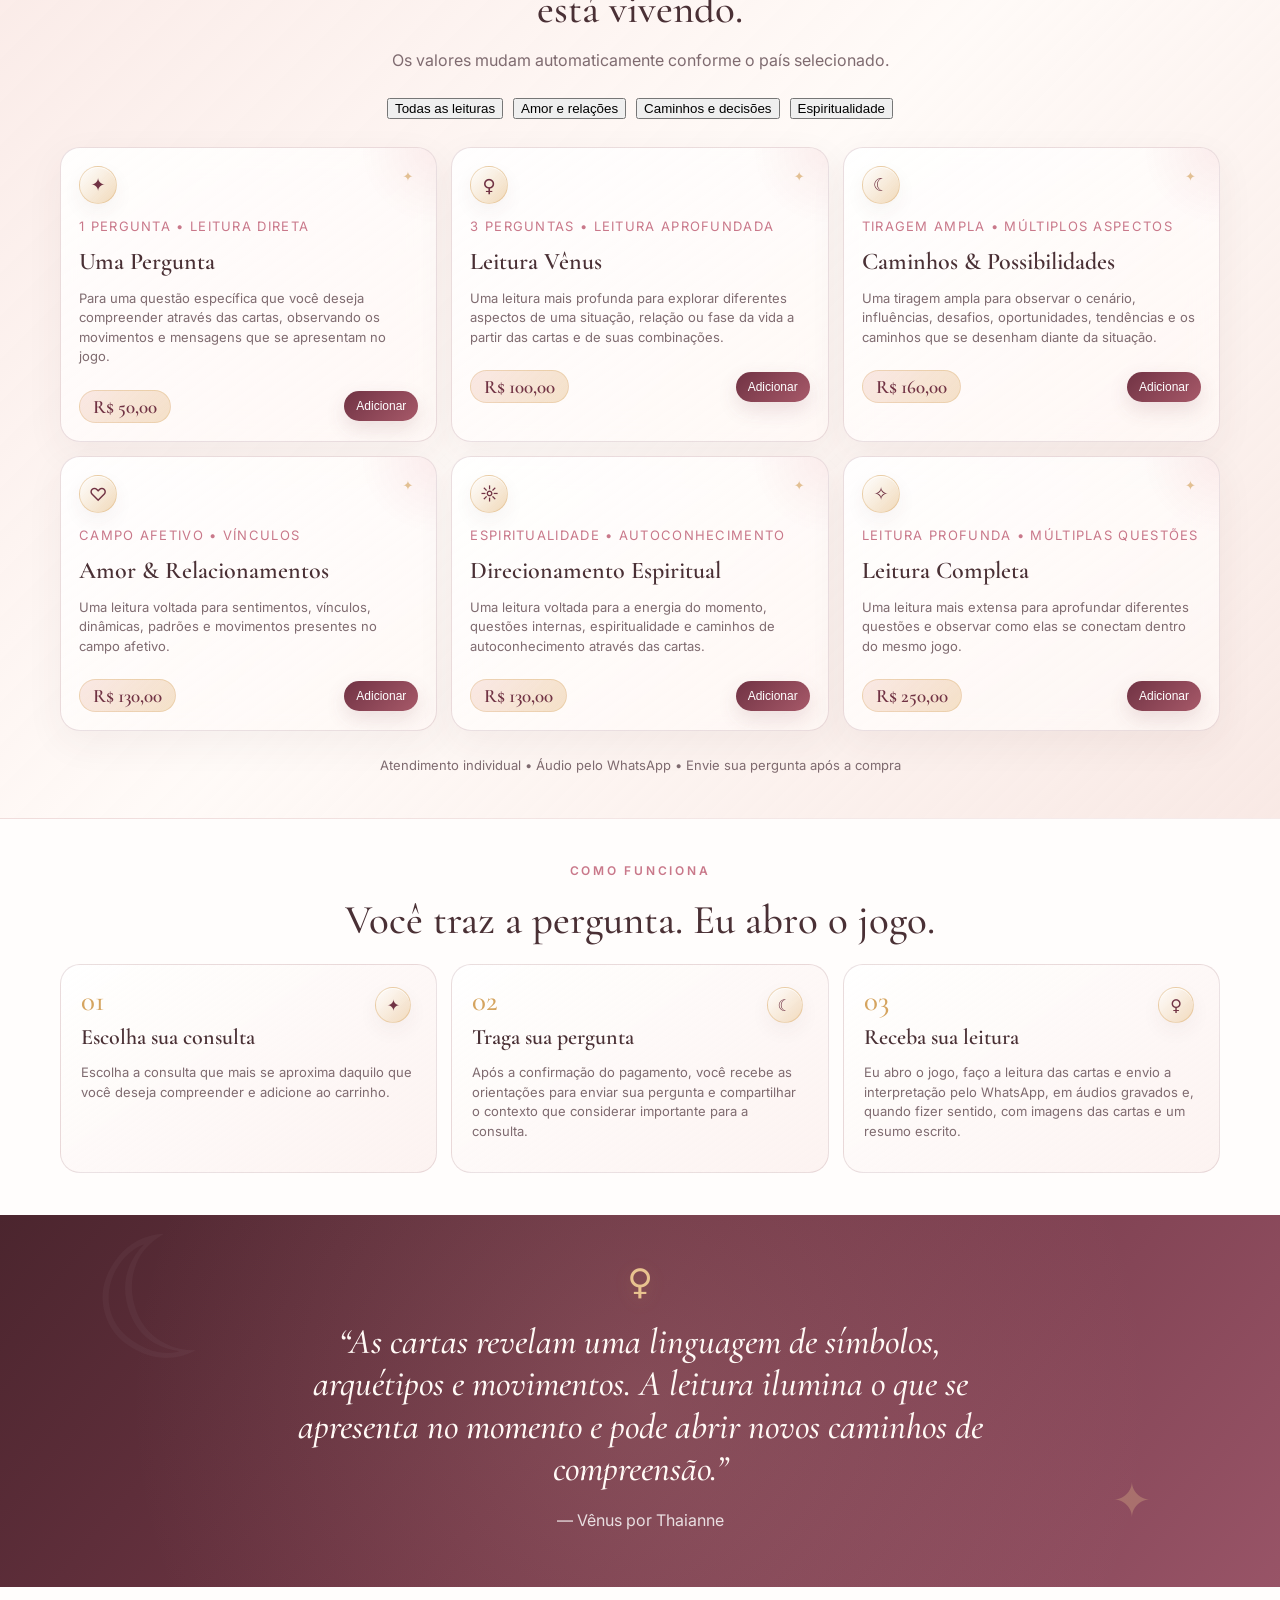
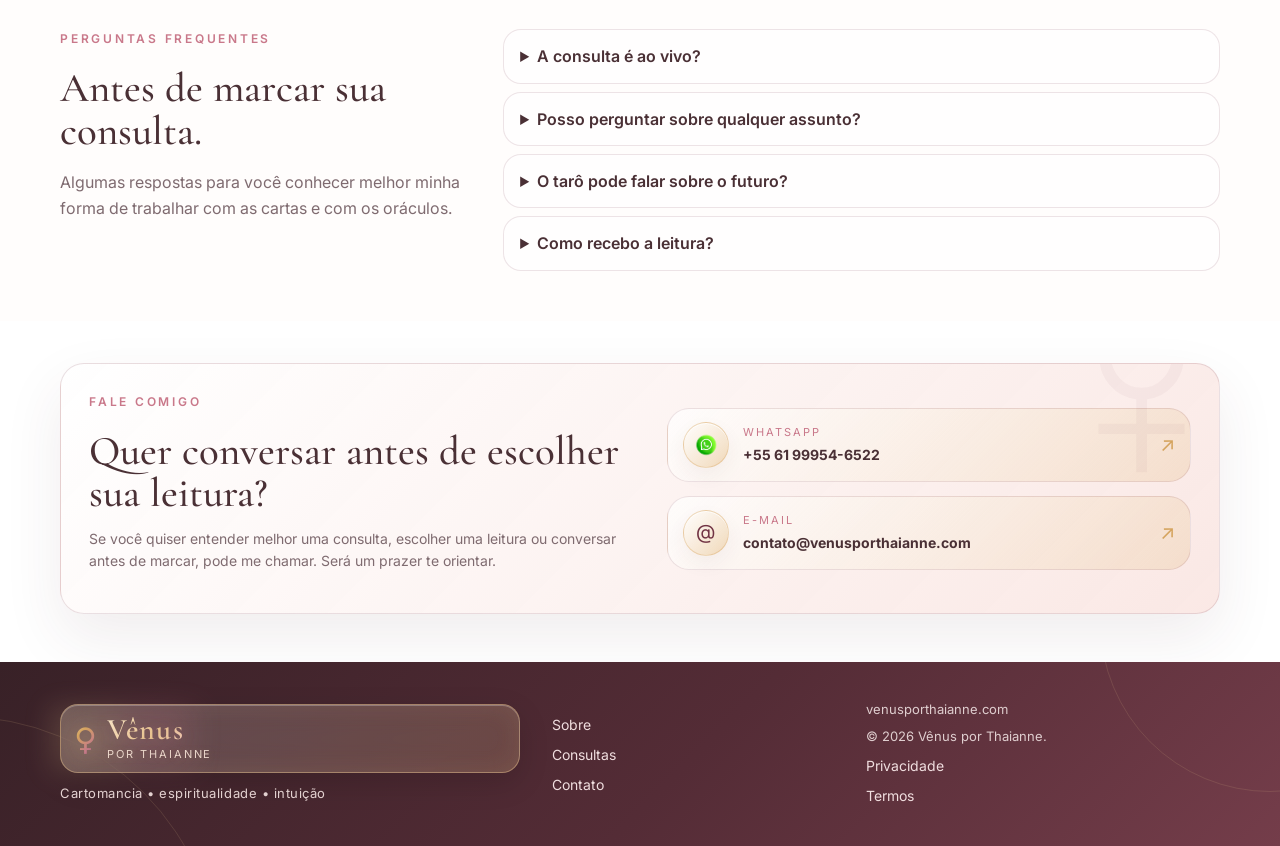
==== commit dfbacb95: "Activate reading catalog filters without changing checkout" ====
--- a/index.html
+++ b/index.html
@@ -399,11 +399,11 @@
 
         </div>
 
-        <div class="reading-categories" aria-label="Categorias de consultas">
-          <a href="#serviceGrid" data-i18n="categoryAll"></a>
-          <a href="#serviceGrid" data-i18n="categoryLove"></a>
-          <a href="#serviceGrid" data-i18n="categoryPaths"></a>
-          <a href="#serviceGrid" data-i18n="categorySpiritual"></a>
+        <div class="reading-categories" role="group" aria-label="Filtrar consultas">
+          <button type="button" class="active" data-category="all" aria-pressed="true" data-i18n="categoryAll"></button>
+          <button type="button" data-category="love" aria-pressed="false" data-i18n="categoryLove"></button>
+          <button type="button" data-category="paths" aria-pressed="false" data-i18n="categoryPaths"></button>
+          <button type="button" data-category="spiritual" aria-pressed="false" data-i18n="categorySpiritual"></button>
         </div>
         <div class="cards" id="serviceGrid"></div>
         <p class="services-trust" data-i18n="servicesTrust"></p>
--- a/styles.css
+++ b/styles.css
@@ -3407,3 +3407,11 @@
 .footer{
   padding:32px 0 !important;
 }
+
+/* Melhorias da vitrine e do catálogo */
+.reading-categories{display:flex;flex-wrap:wrap;justify-content:center;gap:10px;margin:24px auto 28px}
+.reading-categories a{display:inline-flex;align-items:center;min-height:42px;padding:9px 17px;border-radius:999px;background:rgba(255,255,255,.82);border:1px solid var(--line);font-size:13px;font-weight:600;transition:background .2s,border-color .2s,transform .2s}
+.reading-categories a:hover,.reading-categories a:focus-visible{background:var(--soft);border-color:var(--rose);transform:translateY(-2px)}
+.services-trust{text-align:center;font-size:13px;color:var(--muted);margin:24px auto 0;max-width:720px}
+.hero-actions .btn-primary{min-height:48px}
+@media(max-width:640px){.reading-categories{justify-content:flex-start;gap:8px}.reading-categories a{font-size:12px;padding:8px 12px}.hero{padding-top:38px}.hero-actions .btn-primary{width:100%}}
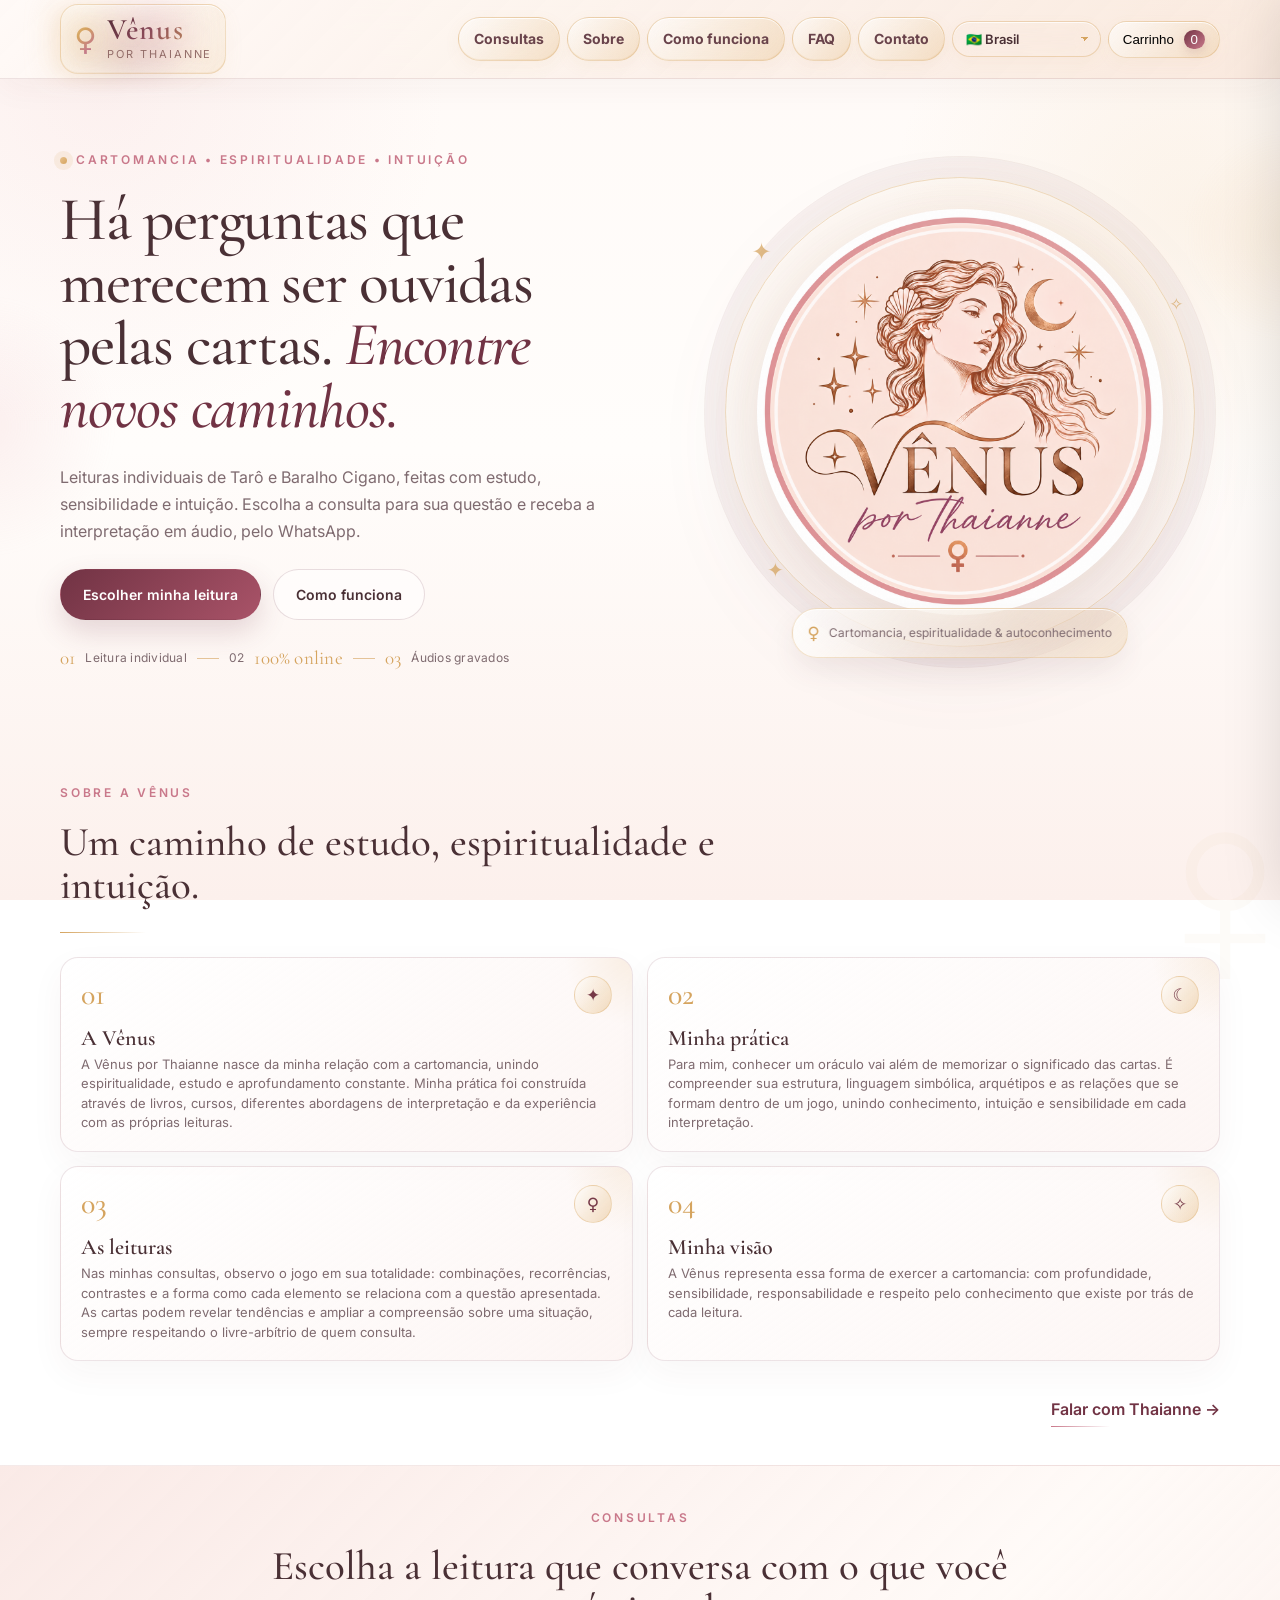
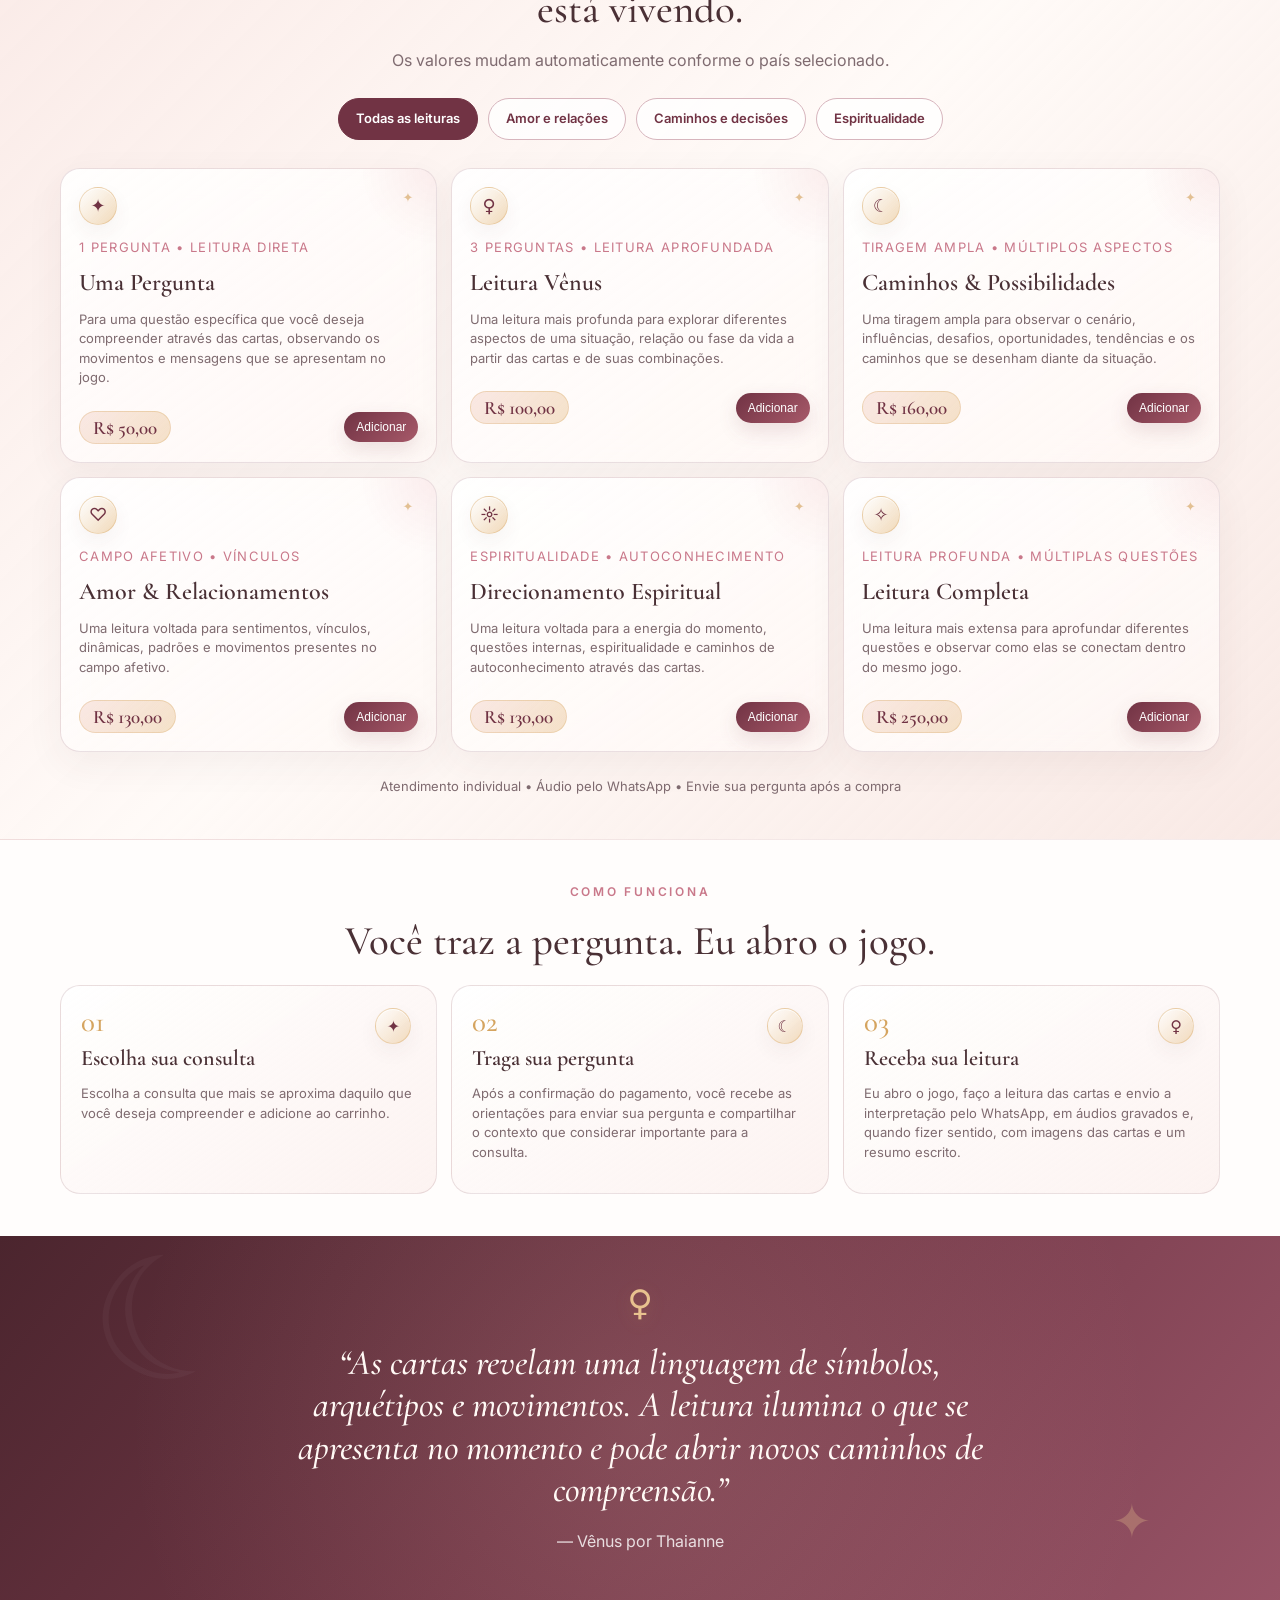
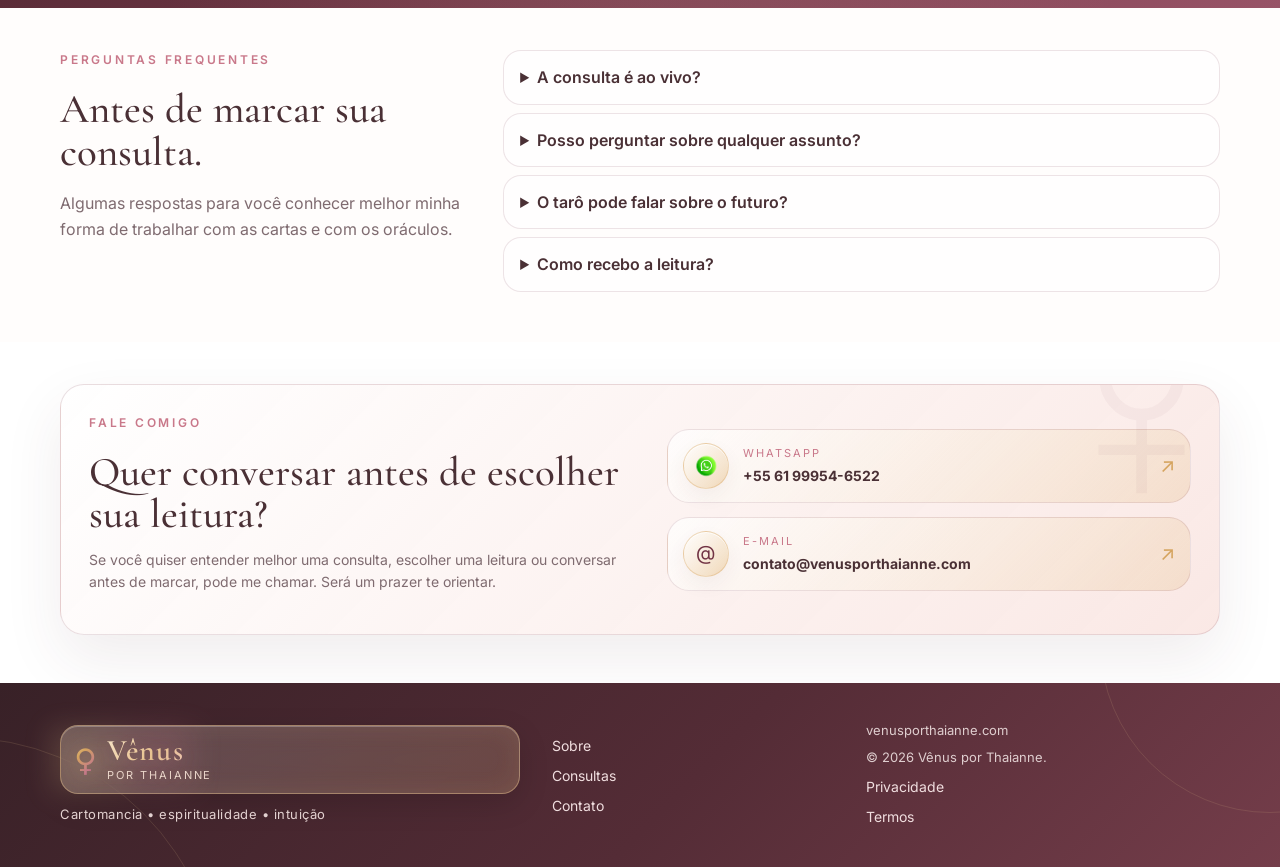
==== commit 8af7a262: "Replace back-to-top arrow with animated Venus logo button" ====
--- a/index.html
+++ b/index.html
@@ -776,9 +776,7 @@
     aria-label="Voltar ao topo"
   >
 
-    <span>
-      ↑
-    </span>
+    <img src="logo-venus.png" alt="" class="back-to-top-logo" loading="lazy" />
 
   </button>
 
--- a/styles.css
+++ b/styles.css
@@ -3415,3 +3415,9 @@
 .services-trust{text-align:center;font-size:13px;color:var(--muted);margin:24px auto 0;max-width:720px}
 .hero-actions .btn-primary{min-height:48px}
 @media(max-width:640px){.reading-categories{justify-content:flex-start;gap:8px}.reading-categories a{font-size:12px;padding:8px 12px}.hero{padding-top:38px}.hero-actions .btn-primary{width:100%}}
+
+/* Filtros interativos do catálogo */
+.reading-categories button{font:inherit;cursor:pointer;display:inline-flex;align-items:center;min-height:42px;padding:9px 17px;border-radius:999px;background:rgba(255,255,255,.82);border:1px solid #d7b5bd;color:#713344;font-size:13px;font-weight:600;transition:background .2s,border-color .2s,transform .2s}
+.reading-categories button:hover,.reading-categories button:focus-visible{border-color:#c9788a;transform:translateY(-2px)}
+.reading-categories button.active{background:#713344;color:#fff;border-color:#713344}
+@media(max-width:640px){.reading-categories button{font-size:12px;padding:8px 12px}}
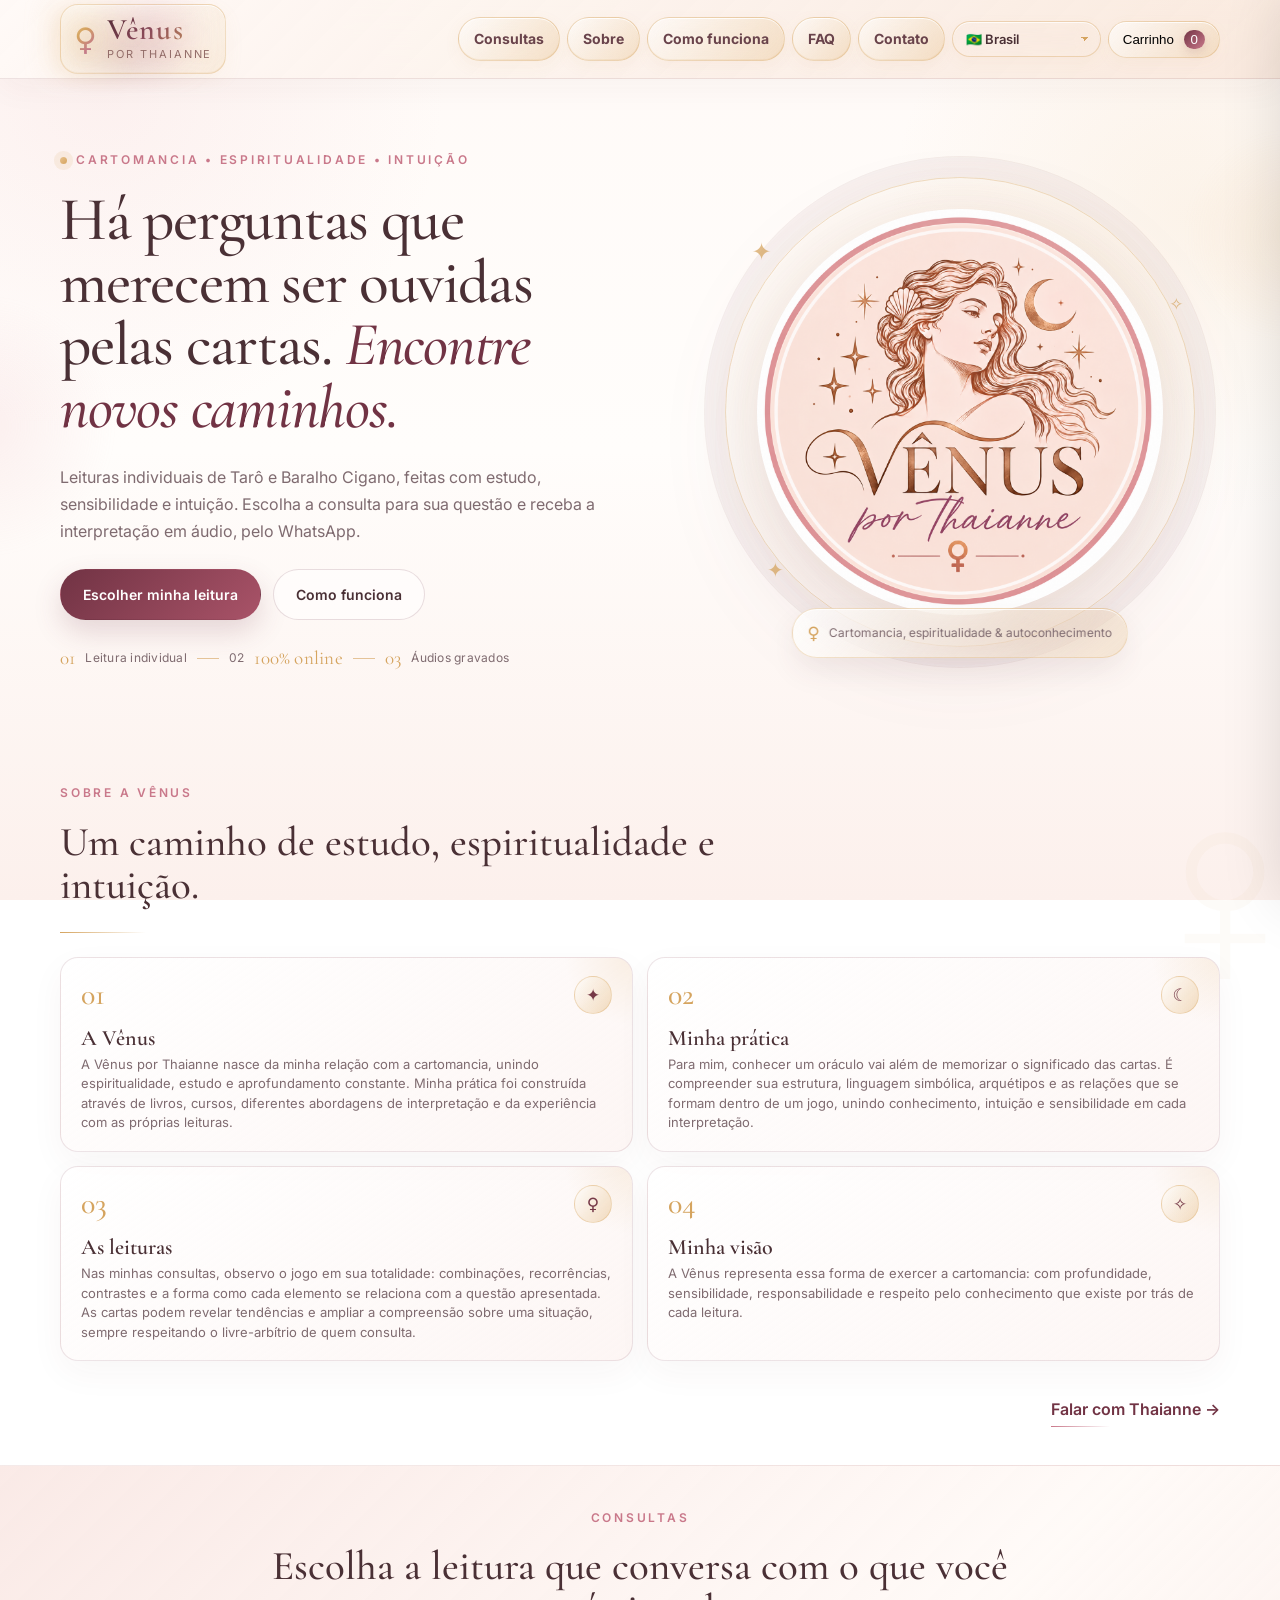
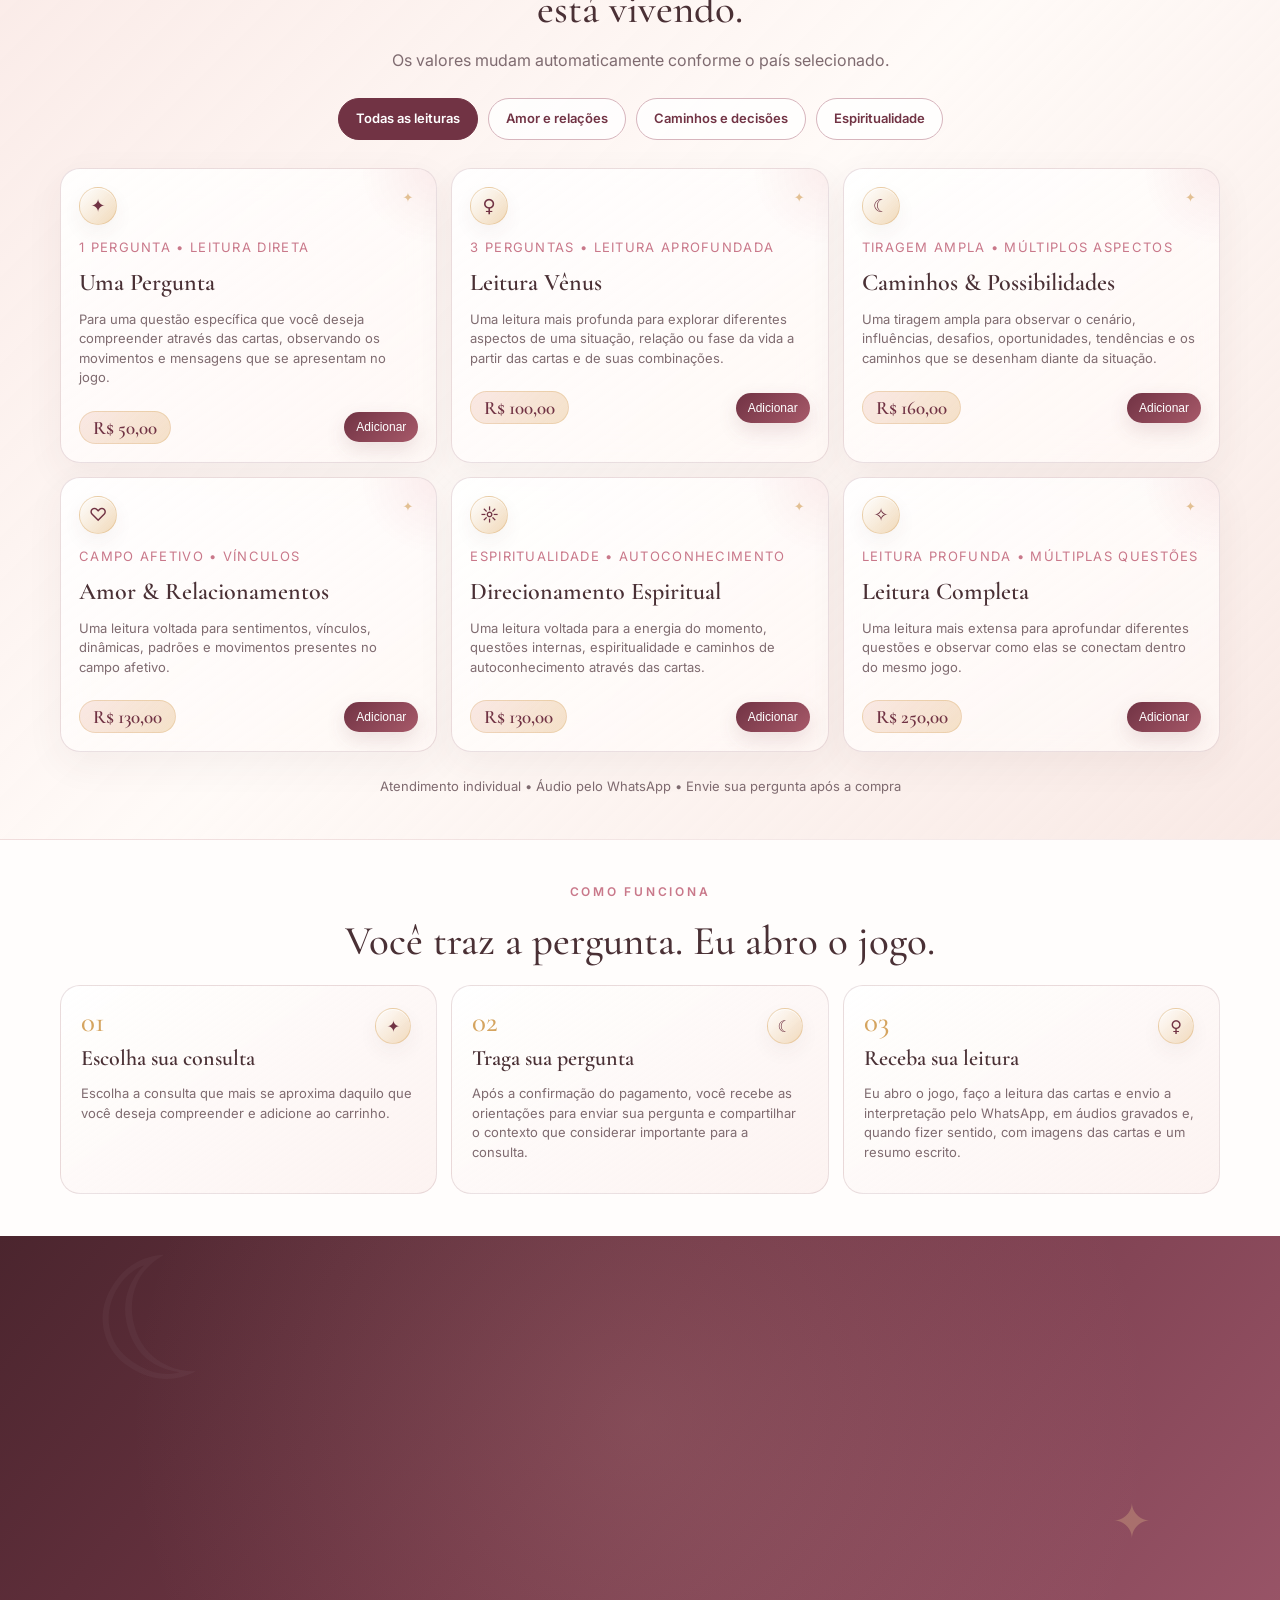
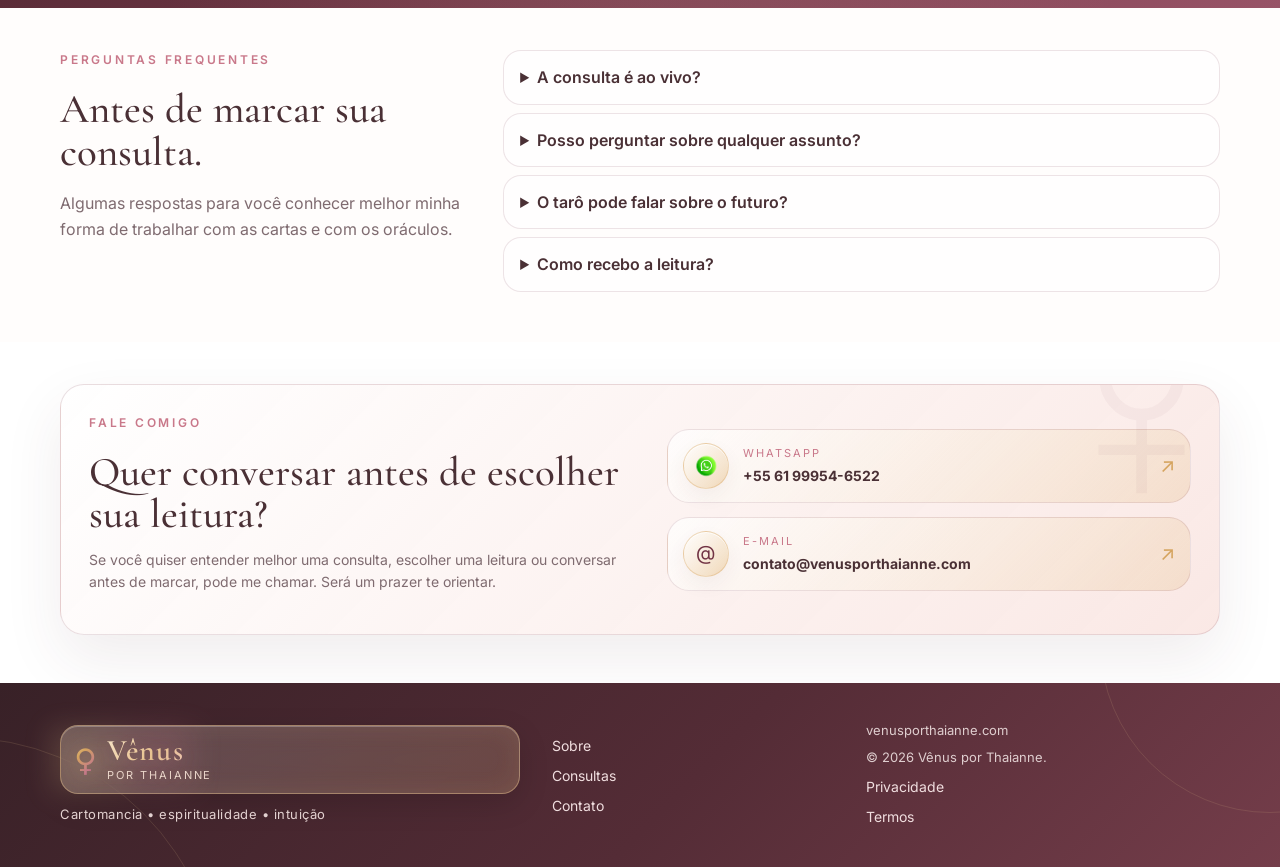
==== commit b318bd11: "Fix back-to-top emblem rendering and refresh CSS cache" ====
--- a/index.html
+++ b/index.html
@@ -41,7 +41,7 @@
 
   <link
     rel="stylesheet"
-    href="styles.css"
+    href="styles.css?v=venus-top-3"
   />
 
 </head>
@@ -776,7 +776,7 @@
     aria-label="Voltar ao topo"
   >
 
-    <img src="logo-venus.png" alt="" class="back-to-top-logo" loading="lazy" />
+    <span class="back-to-top-emblem" aria-hidden="true"></span>
 
   </button>
 
--- a/styles.css
+++ b/styles.css
@@ -3421,3 +3421,27 @@
 .reading-categories button:hover,.reading-categories button:focus-visible{border-color:#c9788a;transform:translateY(-2px)}
 .reading-categories button.active{background:#713344;color:#fff;border-color:#713344}
 @media(max-width:640px){.reading-categories button{font-size:12px;padding:8px 12px}}
+
+/* Botão de retorno ao topo com identidade visual Vênus */
+.back-to-top{width:70px;height:70px;padding:4px;border:2px solid rgba(232,159,188,.75);background:rgba(255,247,250,.95);box-shadow:0 9px 26px rgba(113,51,100,.25),0 0 0 7px rgba(183,121,205,.12),0 0 26px rgba(180,103,207,.25);overflow:visible}
+.back-to-top::before{content:"";position:absolute;inset:-8px;border-radius:50%;border:1px solid rgba(201,145,213,.38);pointer-events:none}
+.back-to-top-logo{display:block;width:100%;height:100%;object-fit:cover;border-radius:50%;pointer-events:none}
+.back-to-top.show{animation:venusButtonBounce 3.5s ease-in-out infinite}
+.back-to-top:hover{background:#fff;box-shadow:0 14px 32px rgba(113,51,100,.32),0 0 0 9px rgba(183,121,205,.18),0 0 34px rgba(180,103,207,.35);animation-play-state:paused}
+.back-to-top:focus-visible{outline:3px solid #a36ab6;outline-offset:6px}
+@keyframes venusButtonBounce{0%,100%{transform:translateY(0) scale(1)}48%{transform:translateY(-8px) scale(1.025)}56%{transform:translateY(-5px) scale(1.02)}}
+@media(max-width:640px){.back-to-top{width:60px;height:60px;right:16px;bottom:16px}}
+@media(prefers-reduced-motion:reduce){.back-to-top.show{animation:none}}
+
+/* Correção: recortar o fundo retangular da imagem dentro do botão circular */
+.back-to-top{overflow:hidden!important;isolation:isolate;z-index:999!important;padding:0!important;border-radius:50%!important}
+.back-to-top-logo{position:absolute;inset:0;width:100%;height:100%;object-fit:cover;object-position:center;display:block;border-radius:50%;clip-path:circle(49% at 50% 50%)}
+.back-to-top::before{display:none}
+
+/* Botão Vênus v3: renderização por background, sem IMG ou retângulo */
+button#backToTop.back-to-top{position:fixed!important;right:22px!important;bottom:22px!important;width:72px!important;height:72px!important;min-width:72px!important;min-height:72px!important;max-width:72px!important;max-height:72px!important;padding:3px!important;border:2px solid #e4a6b6!important;border-radius:999px!important;overflow:hidden!important;display:flex!important;align-items:center!important;justify-content:center!important;background:#fff2ed!important;box-shadow:0 8px 25px rgba(108,57,98,.25),0 0 0 5px rgba(174,106,196,.13),0 0 24px rgba(177,105,207,.24)!important;z-index:2147483000!important;isolation:isolate}
+button#backToTop.back-to-top .back-to-top-emblem{display:block!important;position:relative!important;flex:none!important;width:100%!important;height:100%!important;border-radius:999px!important;background-image:url("logo-venus.png?v=venus-top-3")!important;background-position:center!important;background-size:cover!important;background-repeat:no-repeat!important;clip-path:circle(50% at 50% 50%)!important;transform:none!important}
+button#backToTop.back-to-top::before,button#backToTop.back-to-top::after{content:none!important;display:none!important}
+button#backToTop.back-to-top.show{animation:venusButtonBounce 3.5s ease-in-out infinite!important}
+@media(max-width:640px){button#backToTop.back-to-top{right:16px!important;bottom:16px!important;width:60px!important;height:60px!important;min-width:60px!important;min-height:60px!important;max-width:60px!important;max-height:60px!important}}
+@media(prefers-reduced-motion:reduce){button#backToTop.back-to-top.show{animation:none!important}}
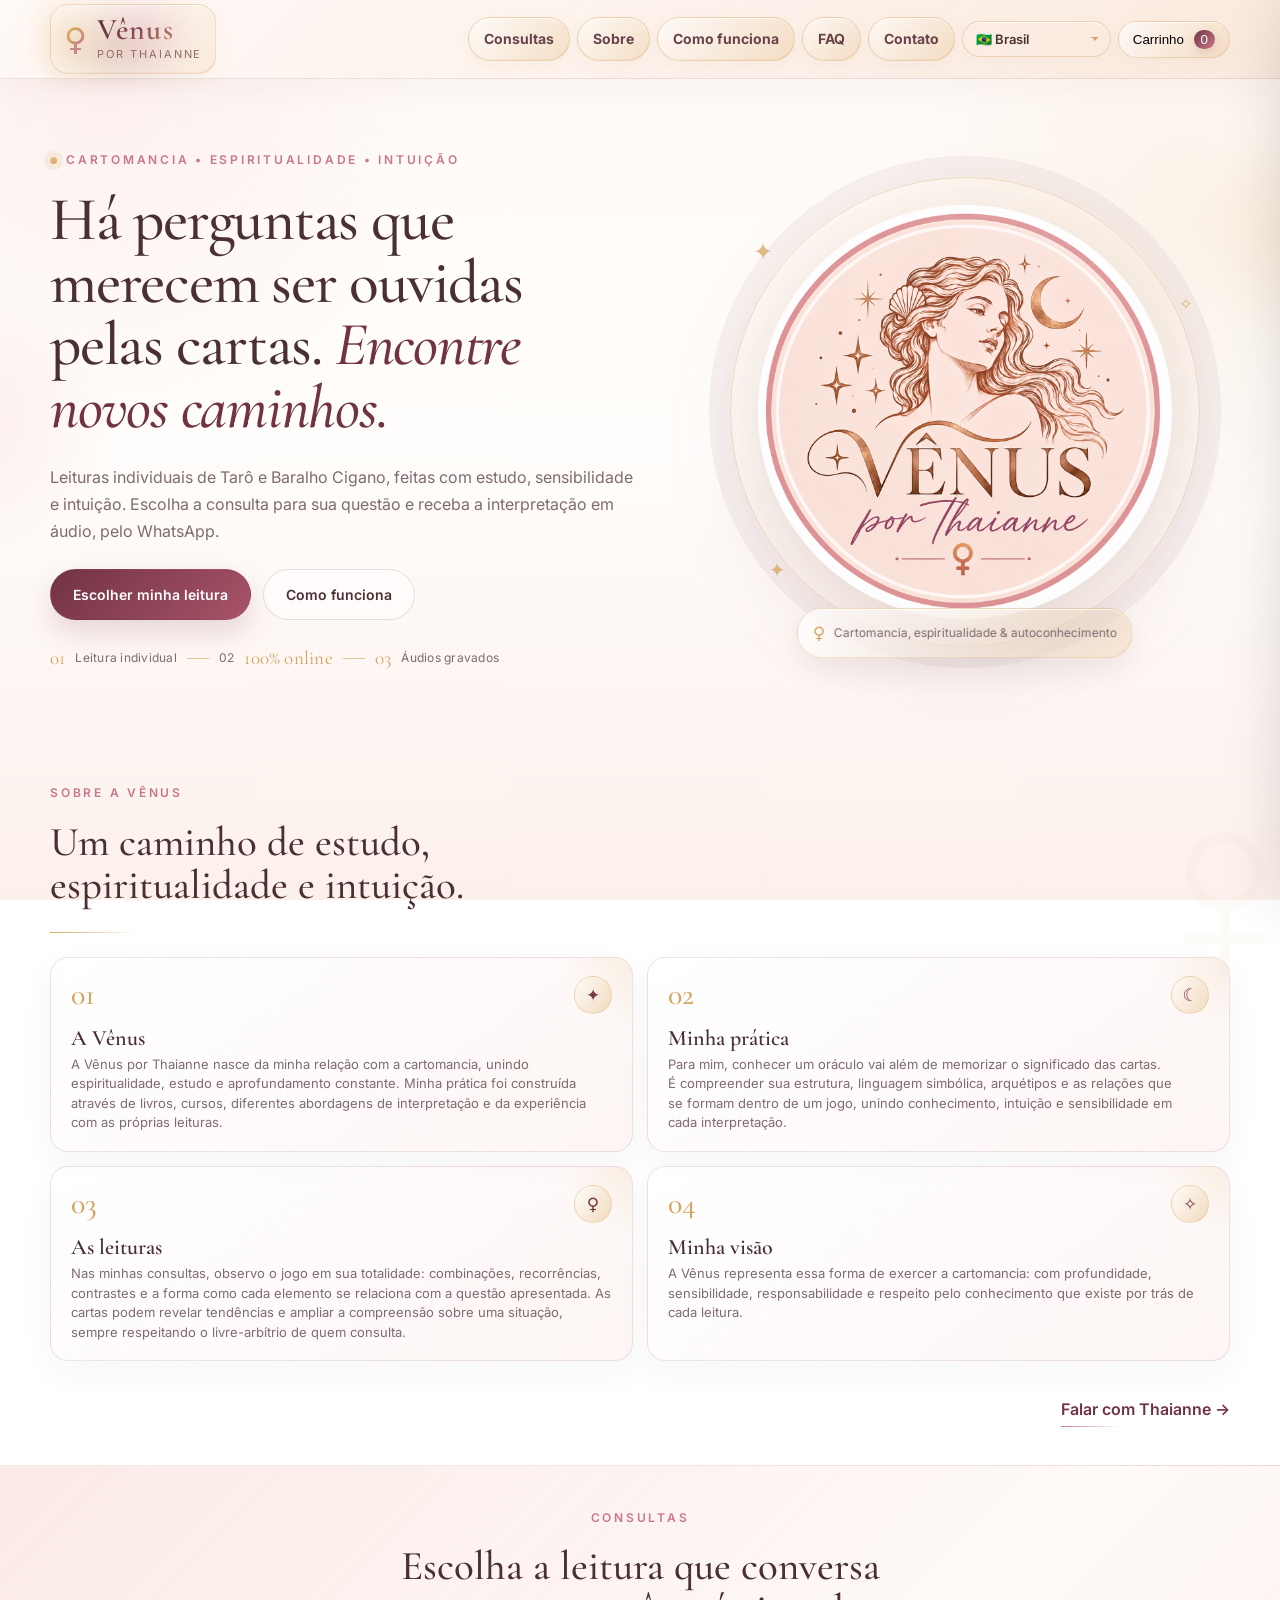
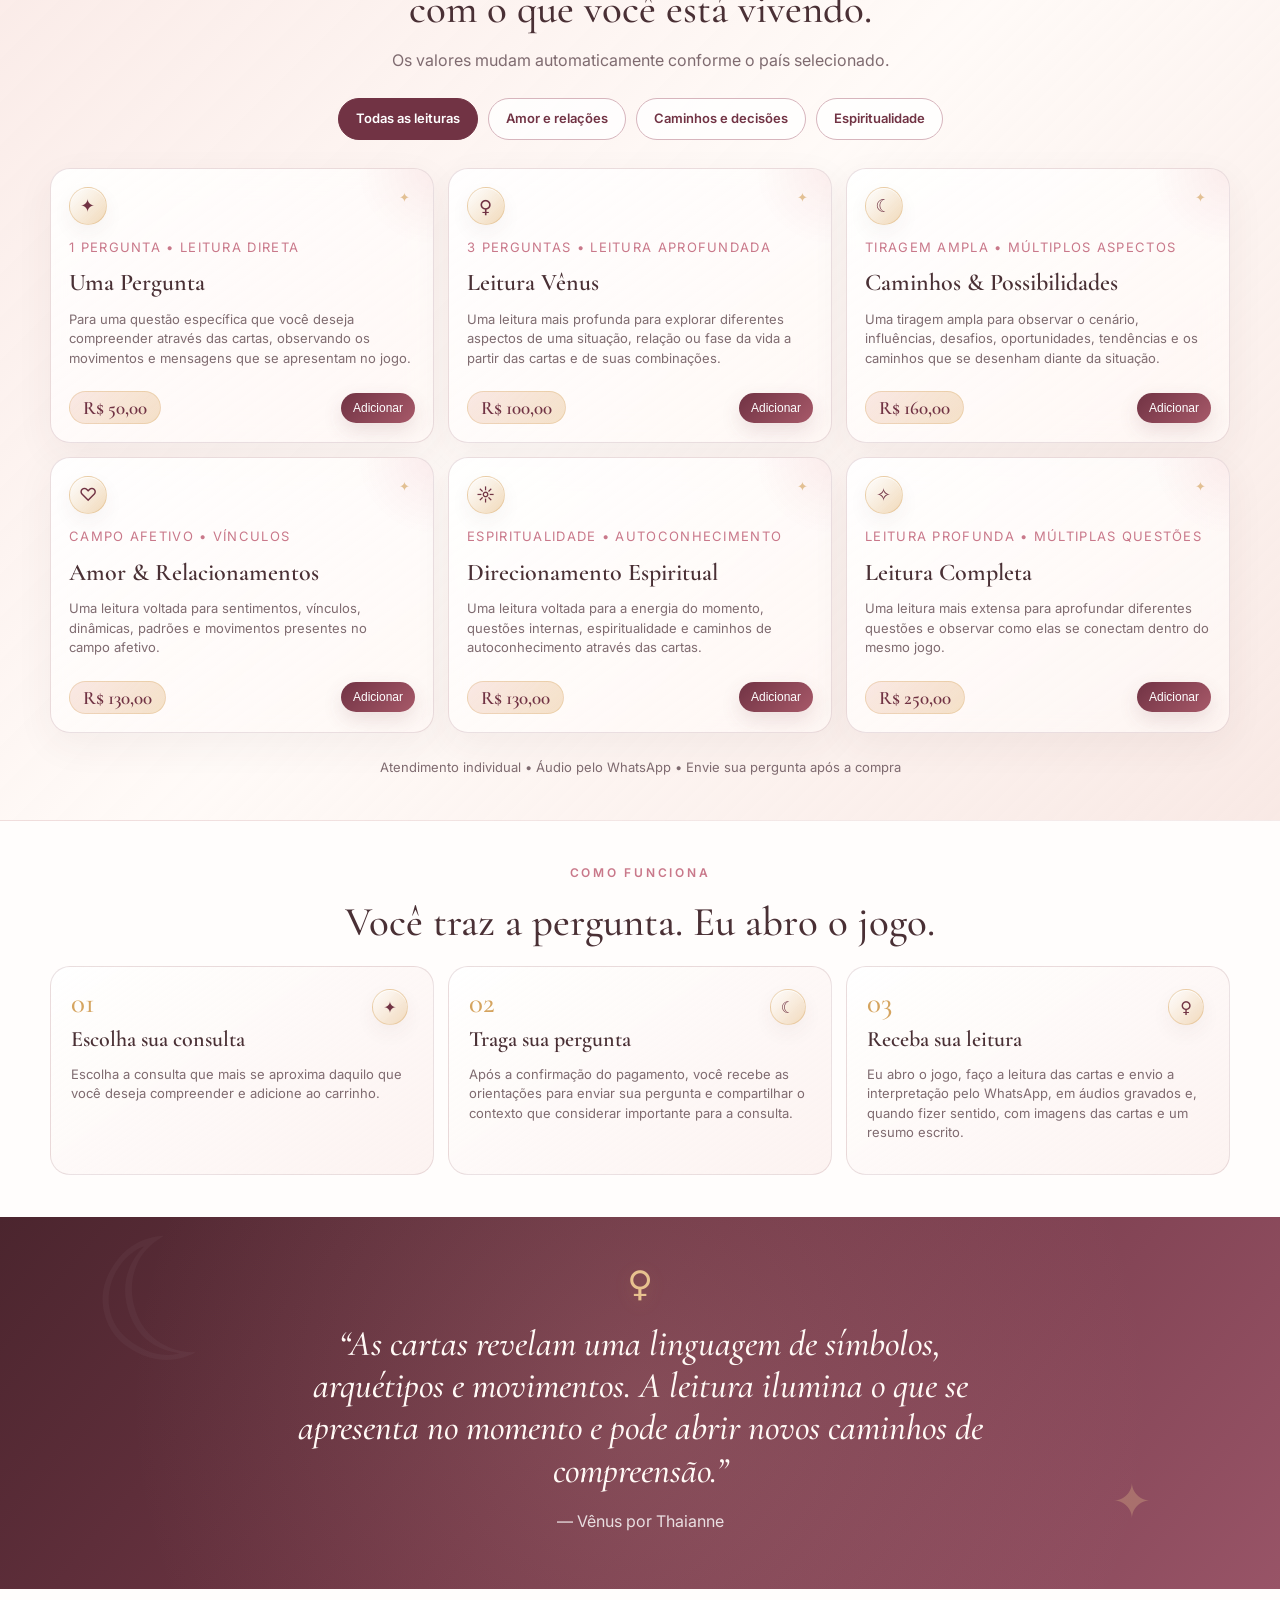
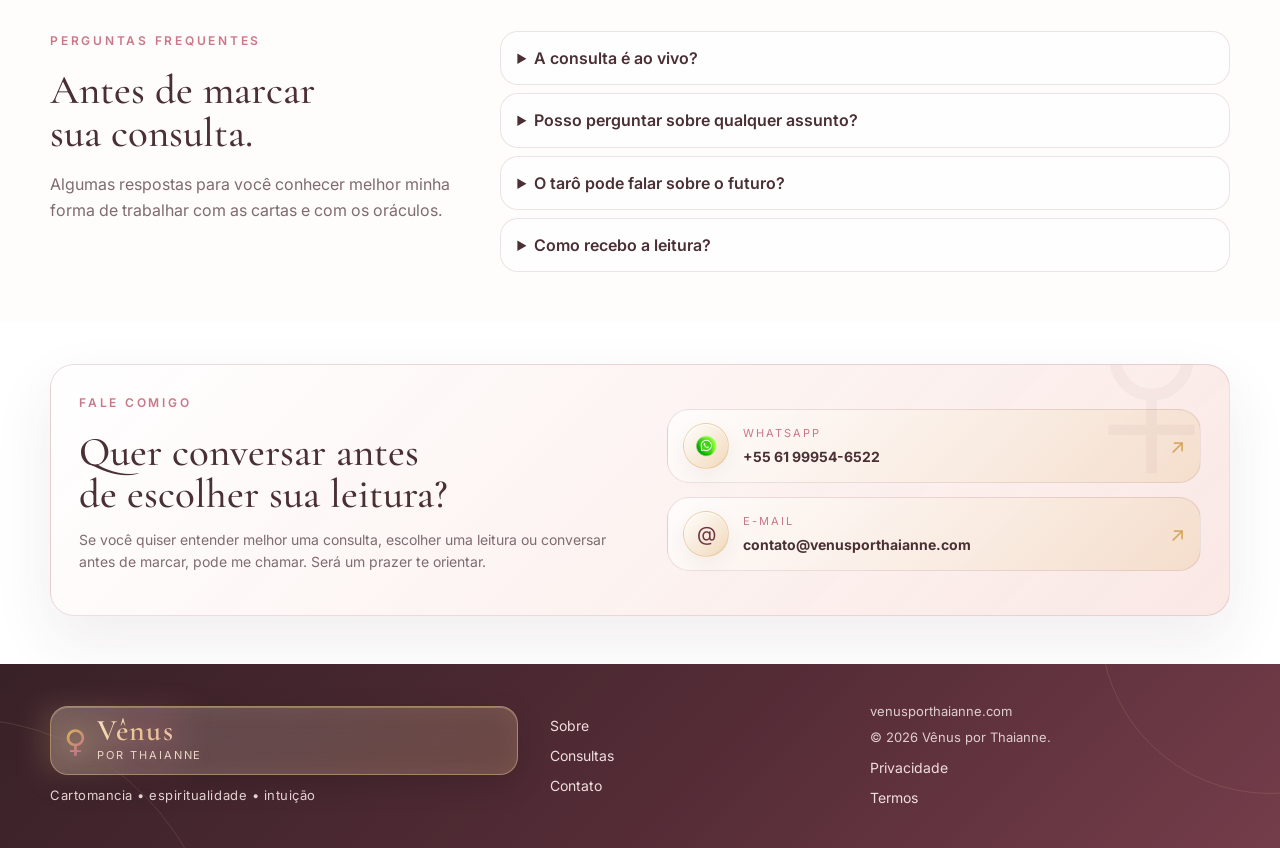
==== commit fdc31c03: "Venus web design audit: responsive polish, accessibility, language and cache" ====
--- a/index.html
+++ b/index.html
@@ -41,7 +41,7 @@
 
   <link
     rel="stylesheet"
-    href="styles.css?v=venus-top-3"
+    href="styles.css?v=venus-design-20261011"
   />
 
 </head>
@@ -1044,7 +1044,7 @@
     onload="window.paypalSdkLoaded = true;"
   ></script>
 
-  <script src="app.js"></script>
+  <script src="app.js?v=venus-design-20261011"></script>
 
 </body>
 </html>
--- a/styles.css
+++ b/styles.css
@@ -3445,3 +3445,24 @@
 button#backToTop.back-to-top.show{animation:venusButtonBounce 3.5s ease-in-out infinite!important}
 @media(max-width:640px){button#backToTop.back-to-top{right:16px!important;bottom:16px!important;width:60px!important;height:60px!important;min-width:60px!important;min-height:60px!important;max-width:60px!important;max-height:60px!important}}
 @media(prefers-reduced-motion:reduce){button#backToTop.back-to-top.show{animation:none!important}}
+
+/* Ajuste solicitado: botão Vênus ligeiramente maior */
+button#backToTop.back-to-top{width:84px!important;height:84px!important;min-width:84px!important;min-height:84px!important;max-width:84px!important;max-height:84px!important}
+@media(max-width:640px){button#backToTop.back-to-top{width:70px!important;height:70px!important;min-width:70px!important;min-height:70px!important;max-width:70px!important;max-height:70px!important}}
+
+/* Venus design audit: legibility, mobile polish and accessible interaction */
+html{scroll-padding-top:95px}
+body{min-height:100vh;overflow-x:hidden}
+main{display:block;min-width:0}
+.container{max-width:1180px;width:min(100% - 40px,1180px);margin-inline:auto}
+.section{scroll-margin-top:90px}
+.section h2,.section h3,.hero h1{text-wrap:balance;overflow-wrap:break-word}
+.section p,.service-card p,.about p,.faq p{text-wrap:pretty;overflow-wrap:break-word}
+button,a,input,select,textarea{touch-action:manipulation}
+a:focus-visible,button:focus-visible,input:focus-visible,select:focus-visible,textarea:focus-visible,summary:focus-visible{outline:3px solid #a36ab6!important;outline-offset:4px}
+button:disabled{cursor:not-allowed;opacity:.65}
+img{max-width:100%;height:auto}
+.footer{margin-top:auto}
+@media(max-width:720px){.container{width:min(100% - 32px,1180px)}.section{scroll-margin-top:78px}.section h2{line-height:1.16}.reading-categories{display:flex;flex-wrap:wrap;justify-content:center;gap:8px}.reading-categories button{min-height:42px}.footer-grid{gap:24px}}
+@media(max-width:420px){.container{width:calc(100% - 28px)}.hero h1{overflow-wrap:normal}.reading-categories button{font-size:.83rem}}
+@media(prefers-reduced-motion:reduce){html{scroll-behavior:auto!important}*,*::before,*::after{animation-duration:.01ms!important;animation-iteration-count:1!important;transition-duration:.01ms!important}}
